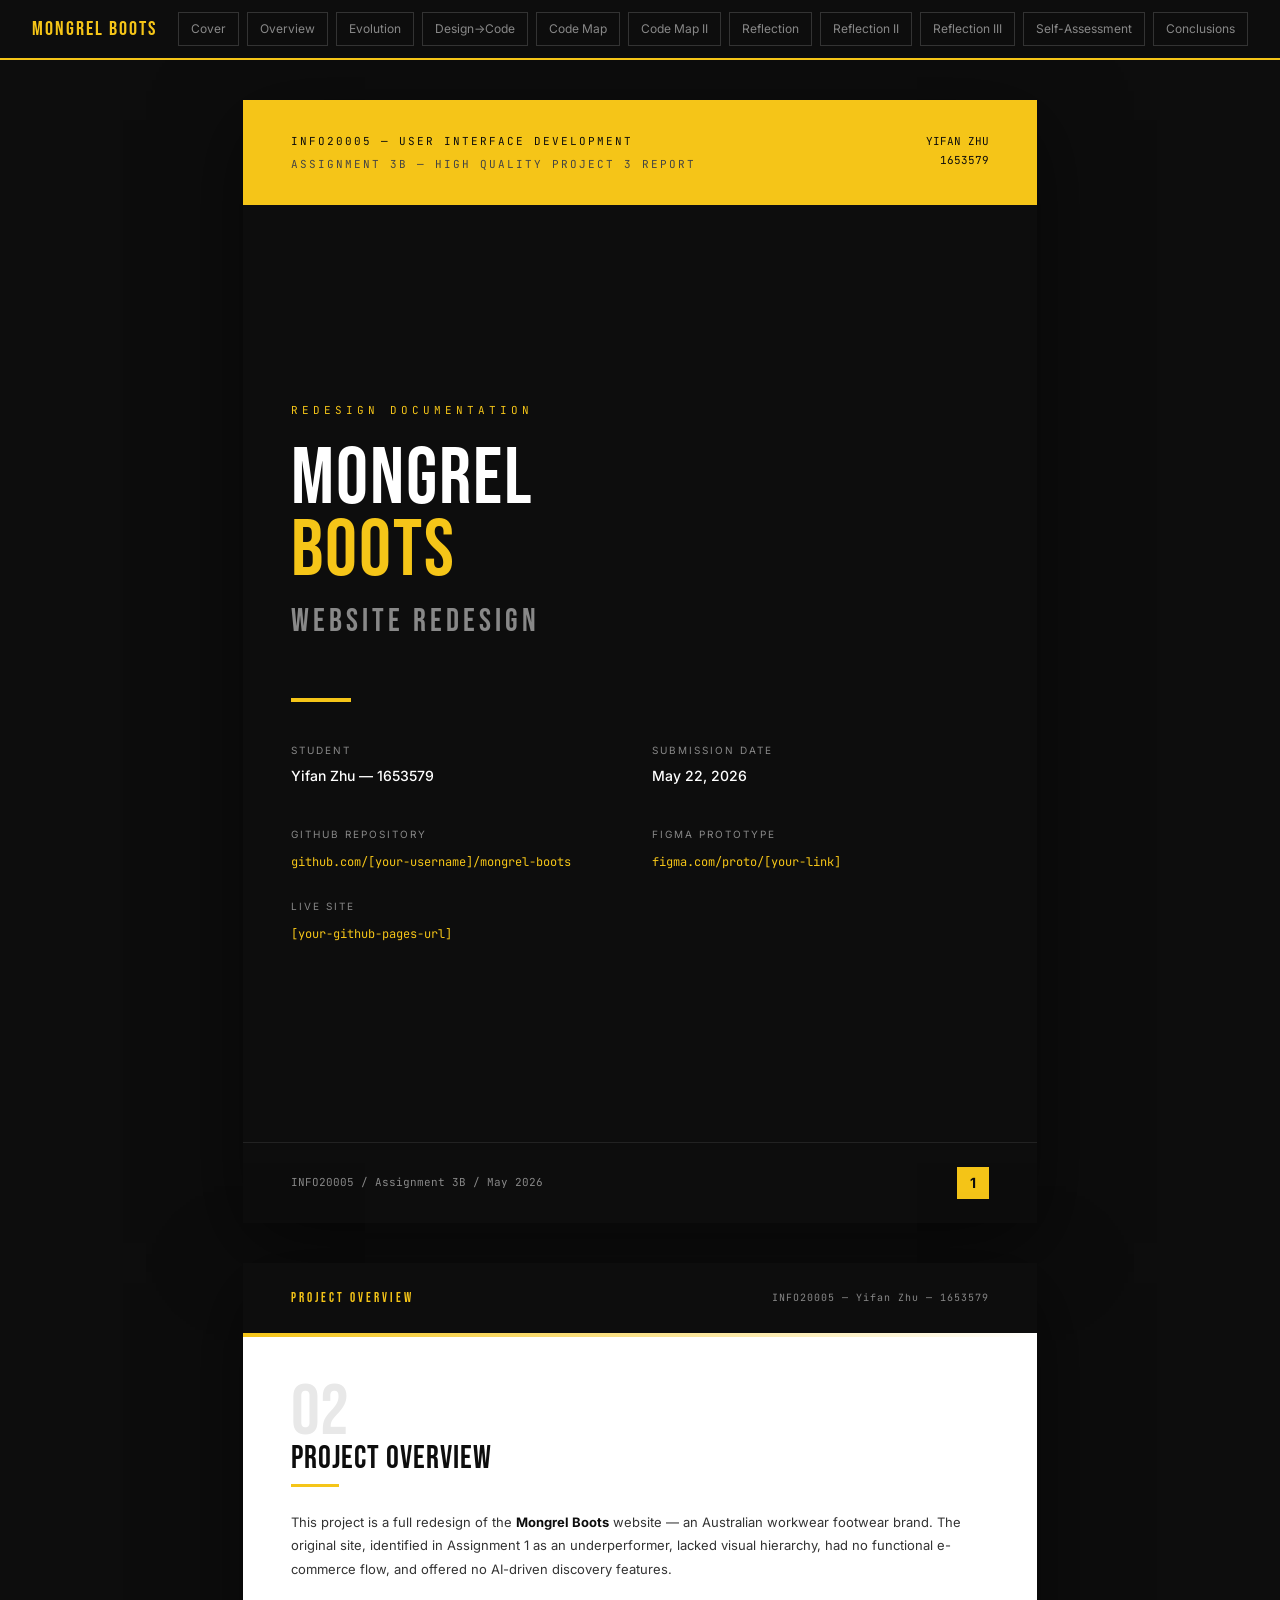
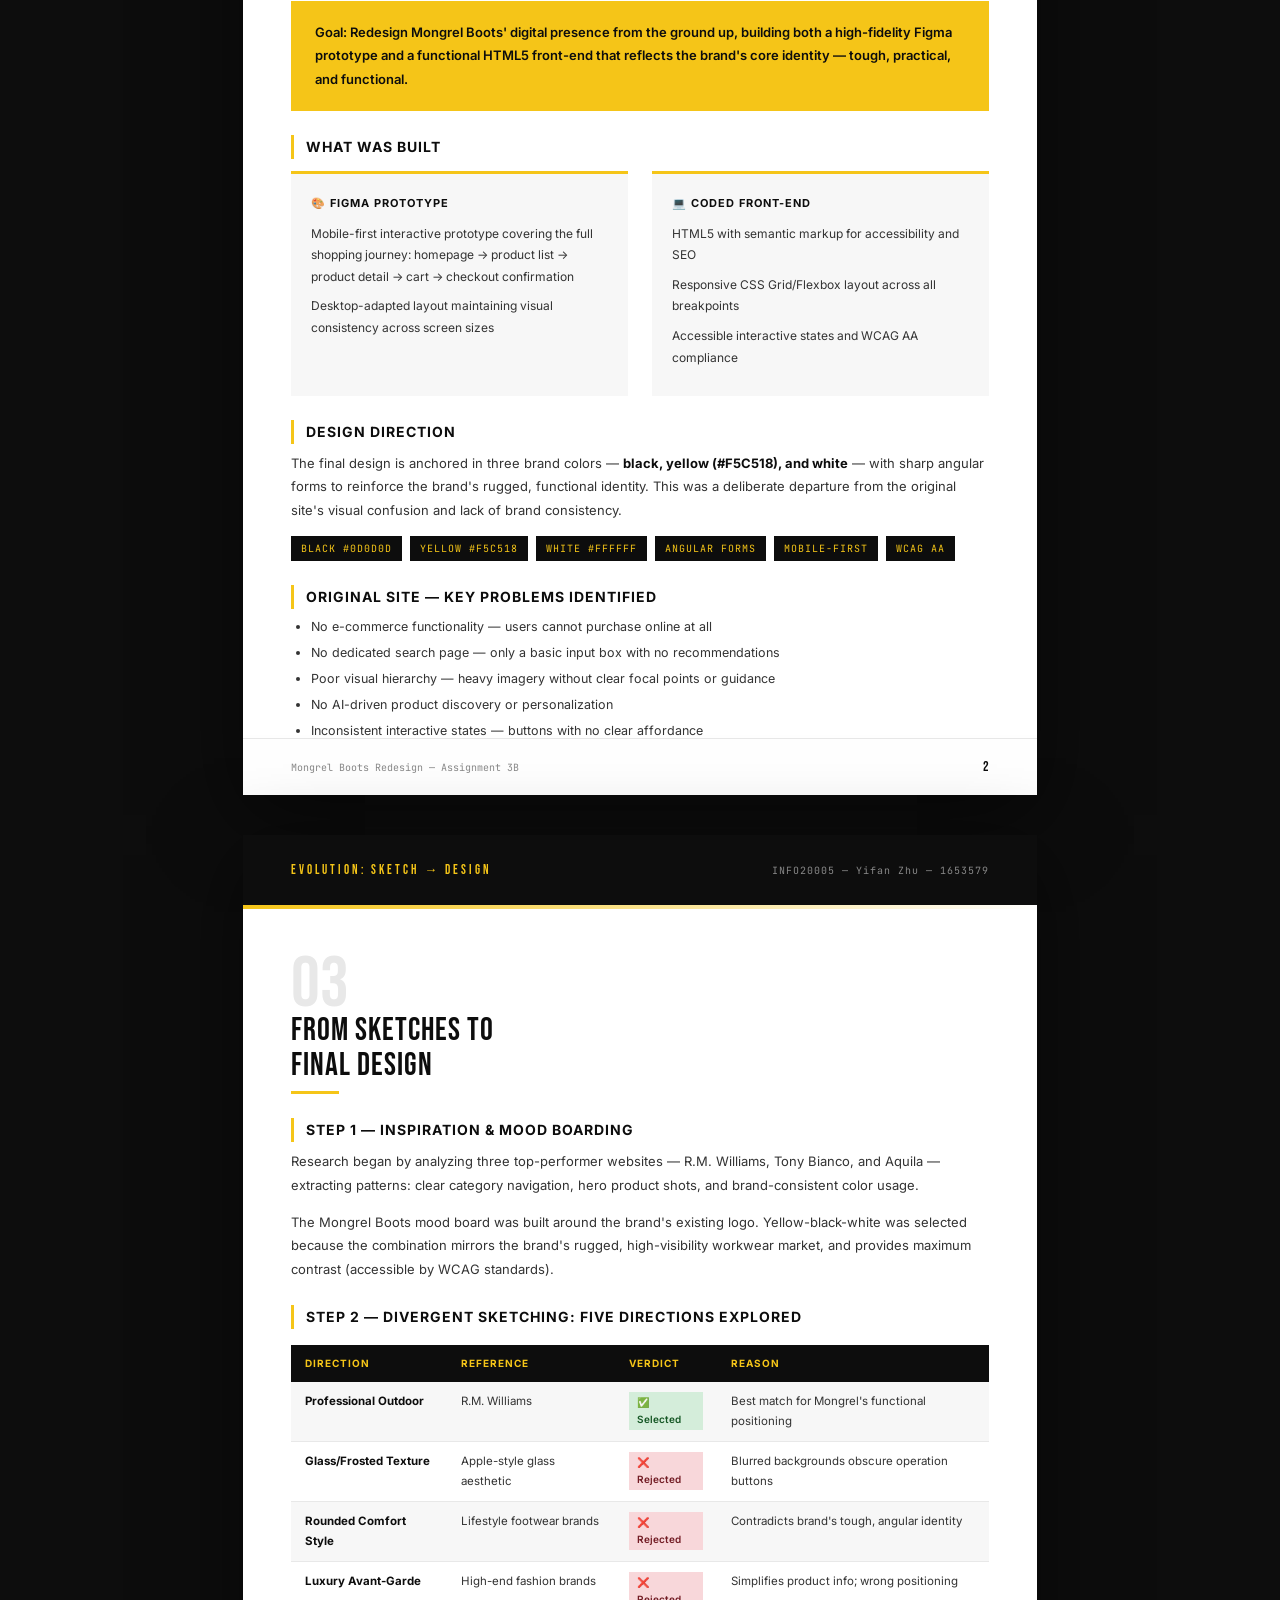
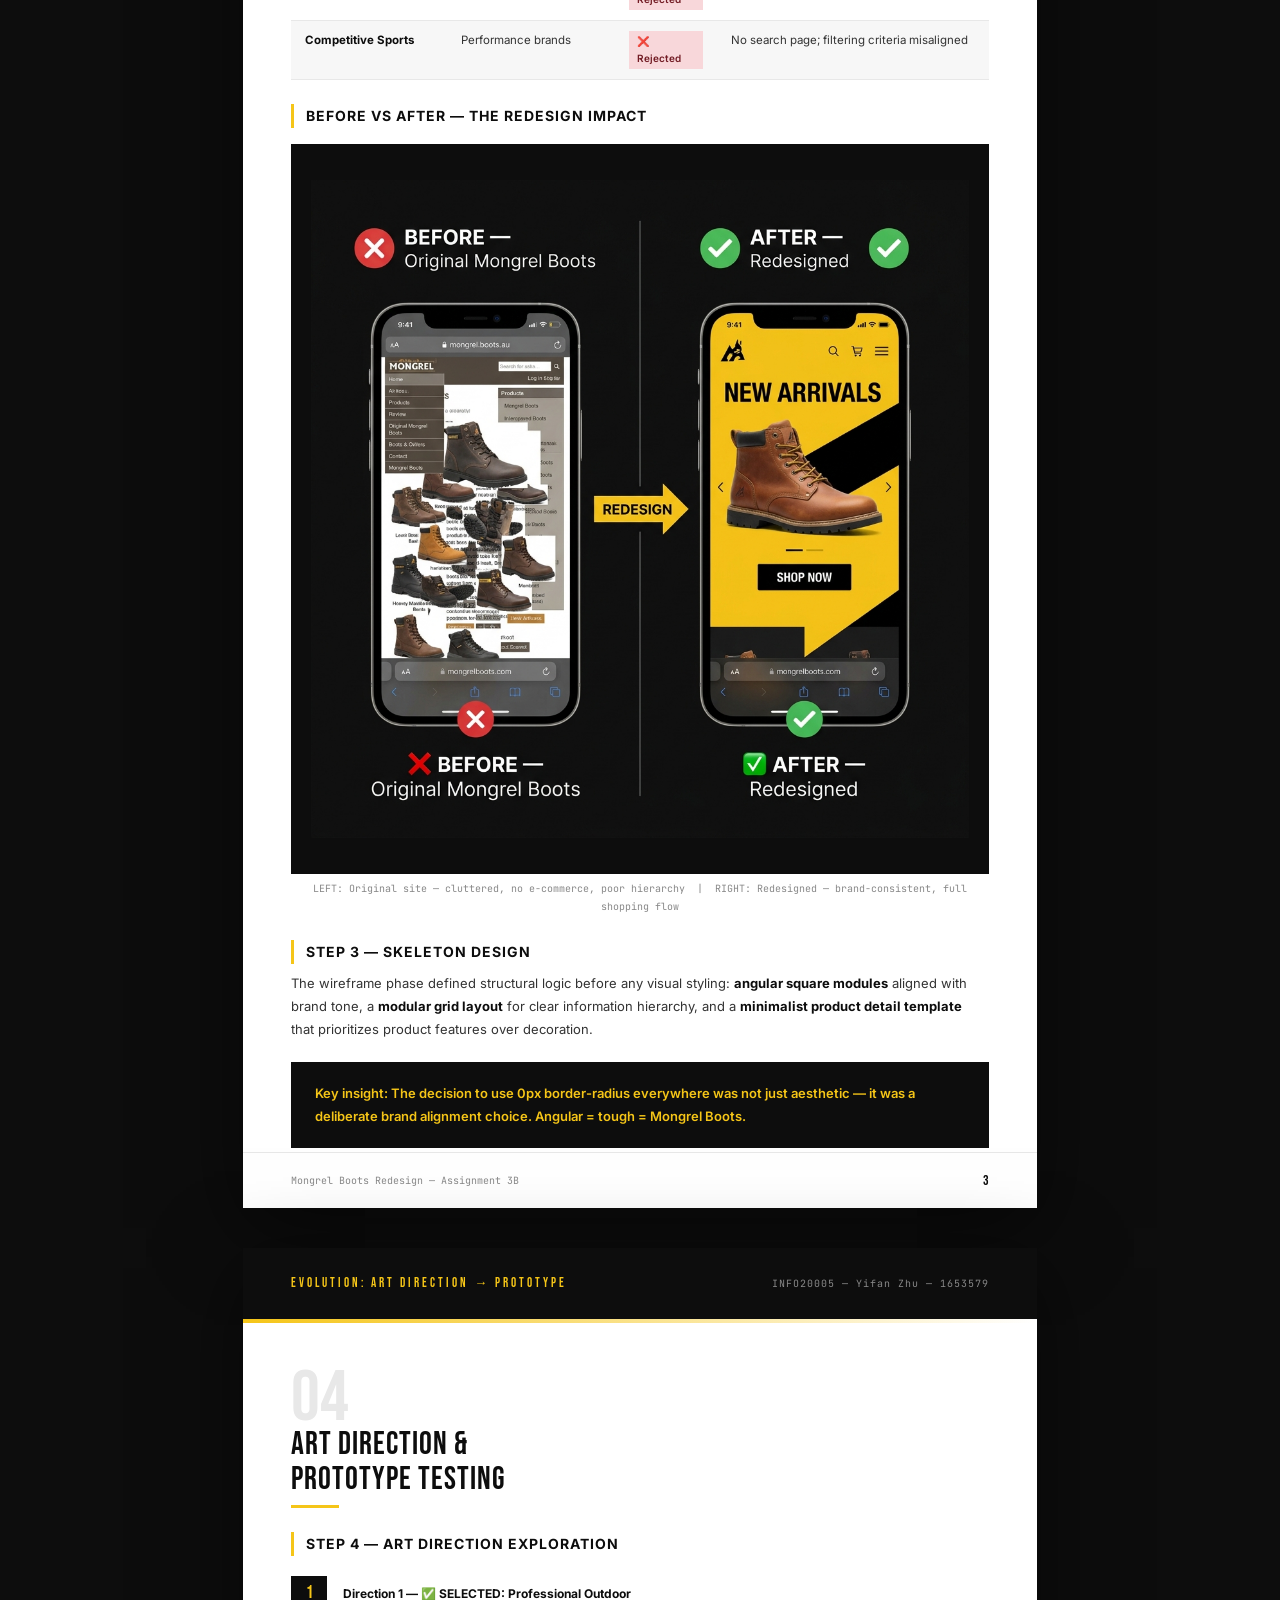
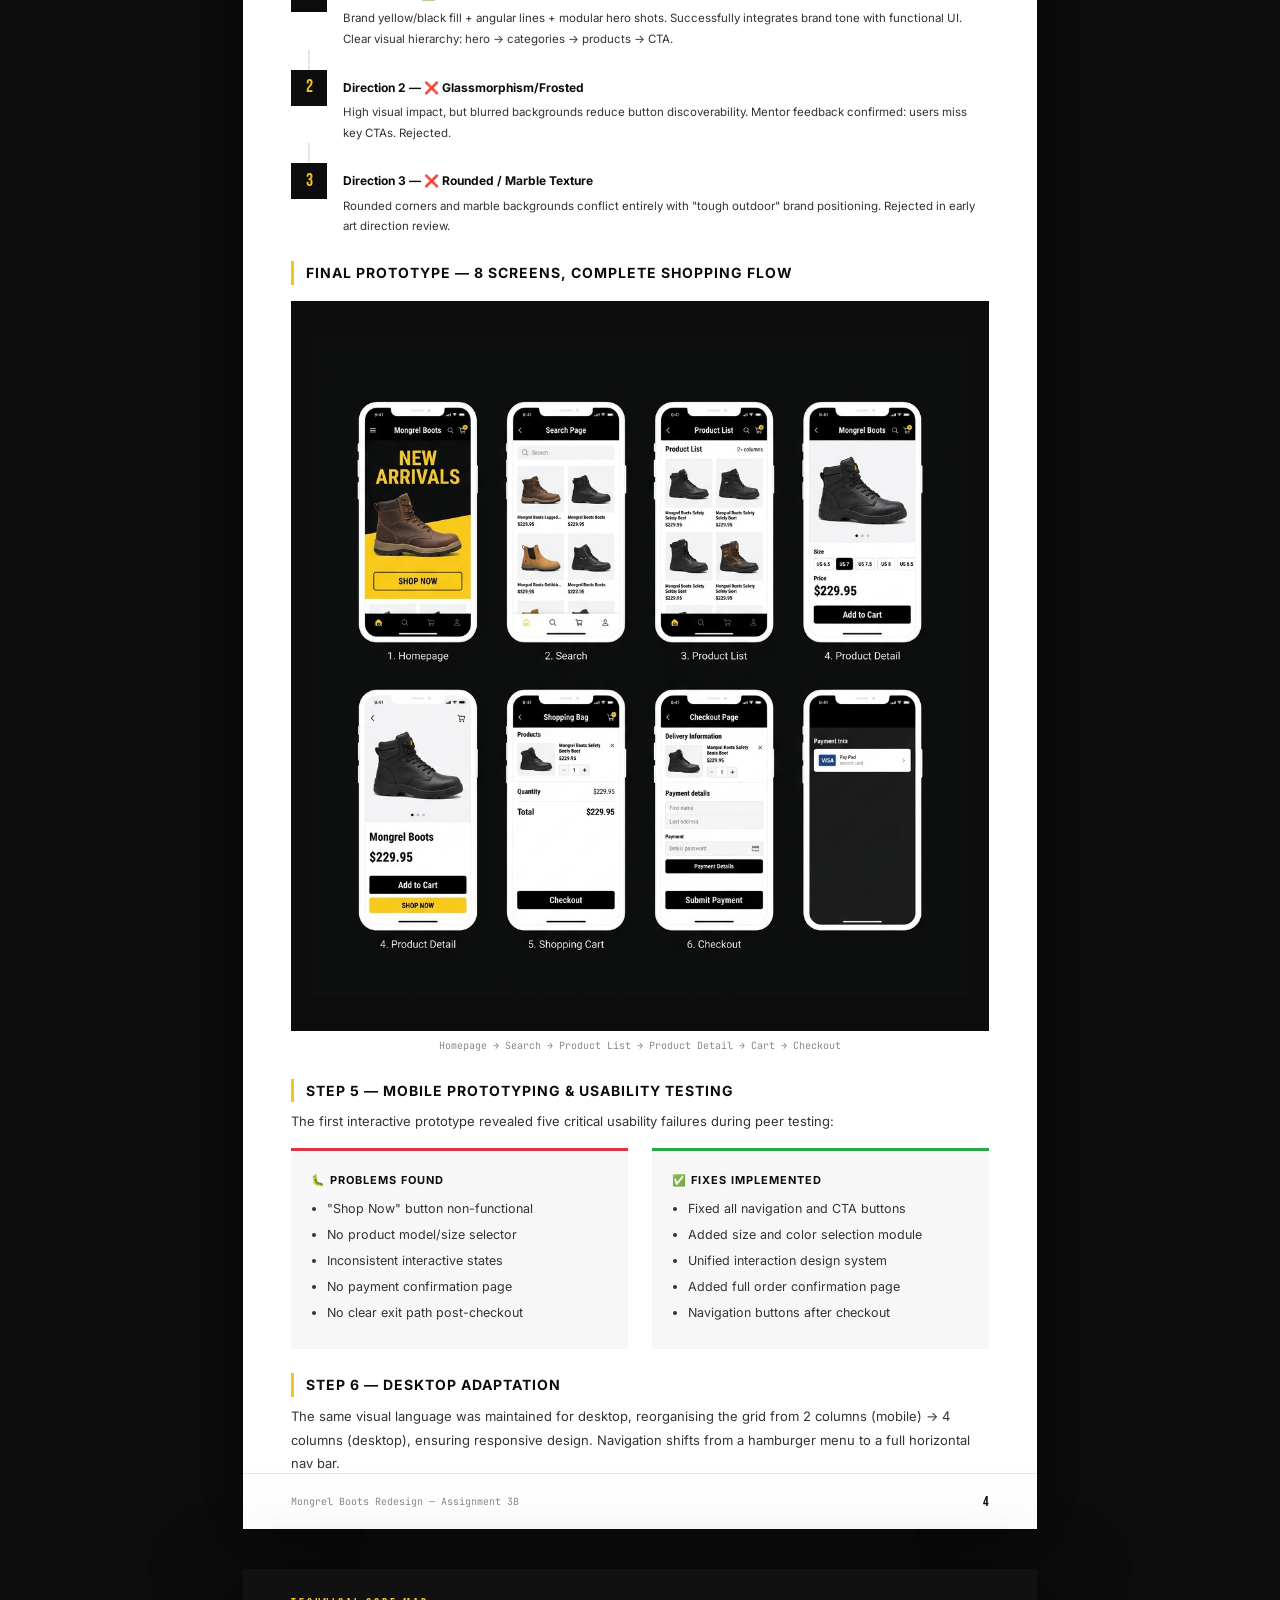
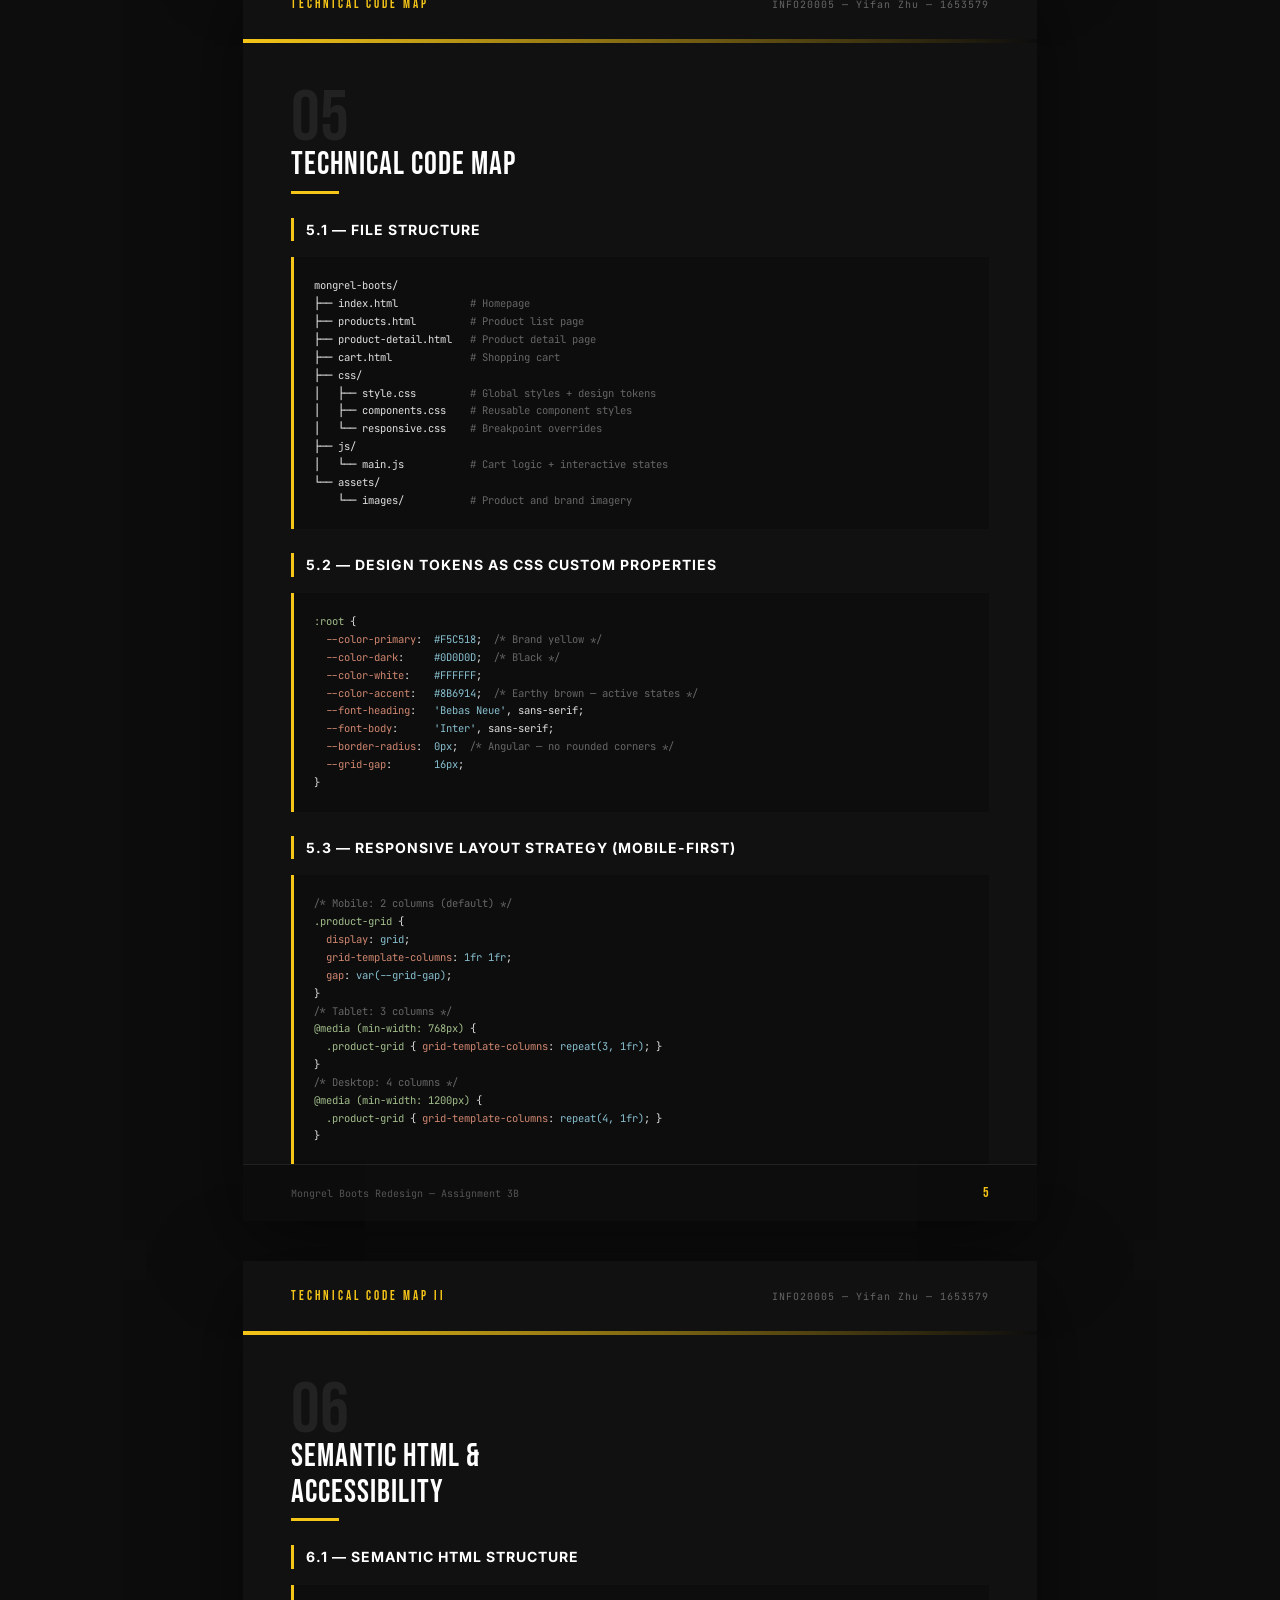
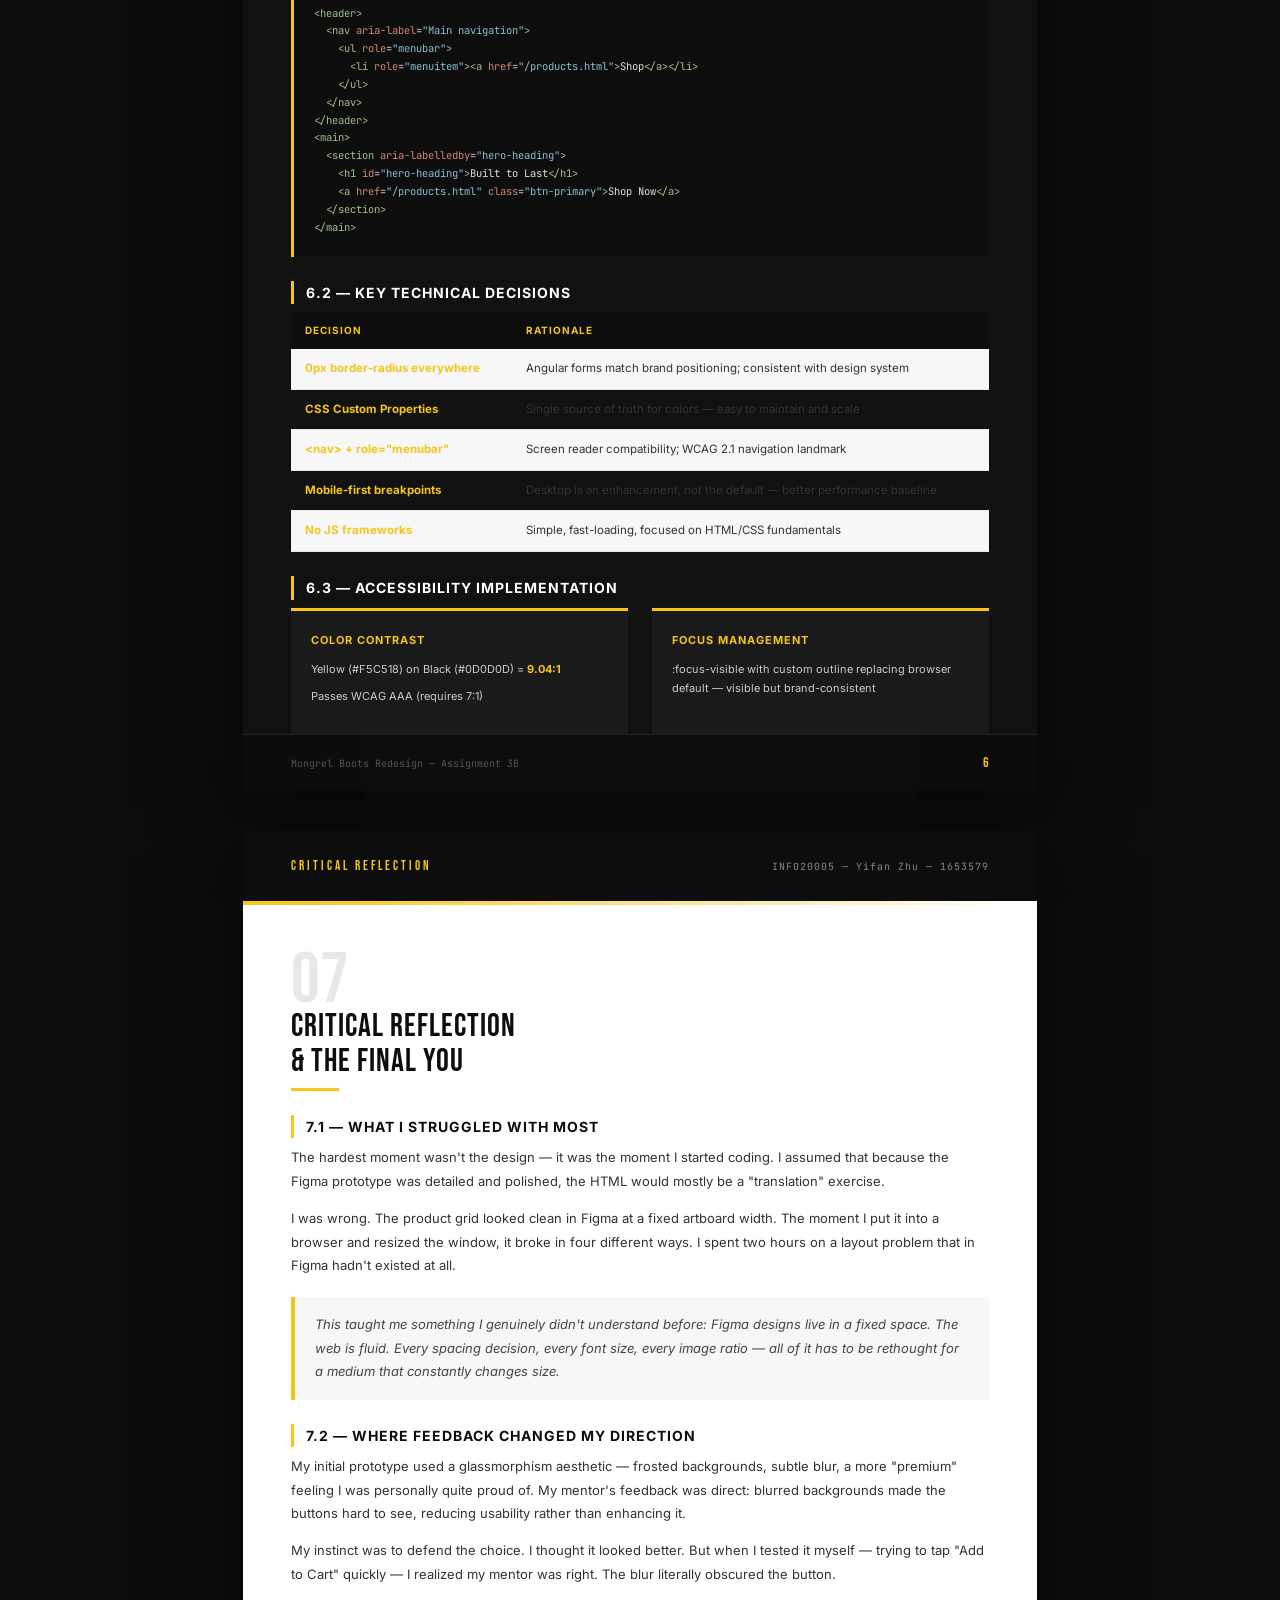
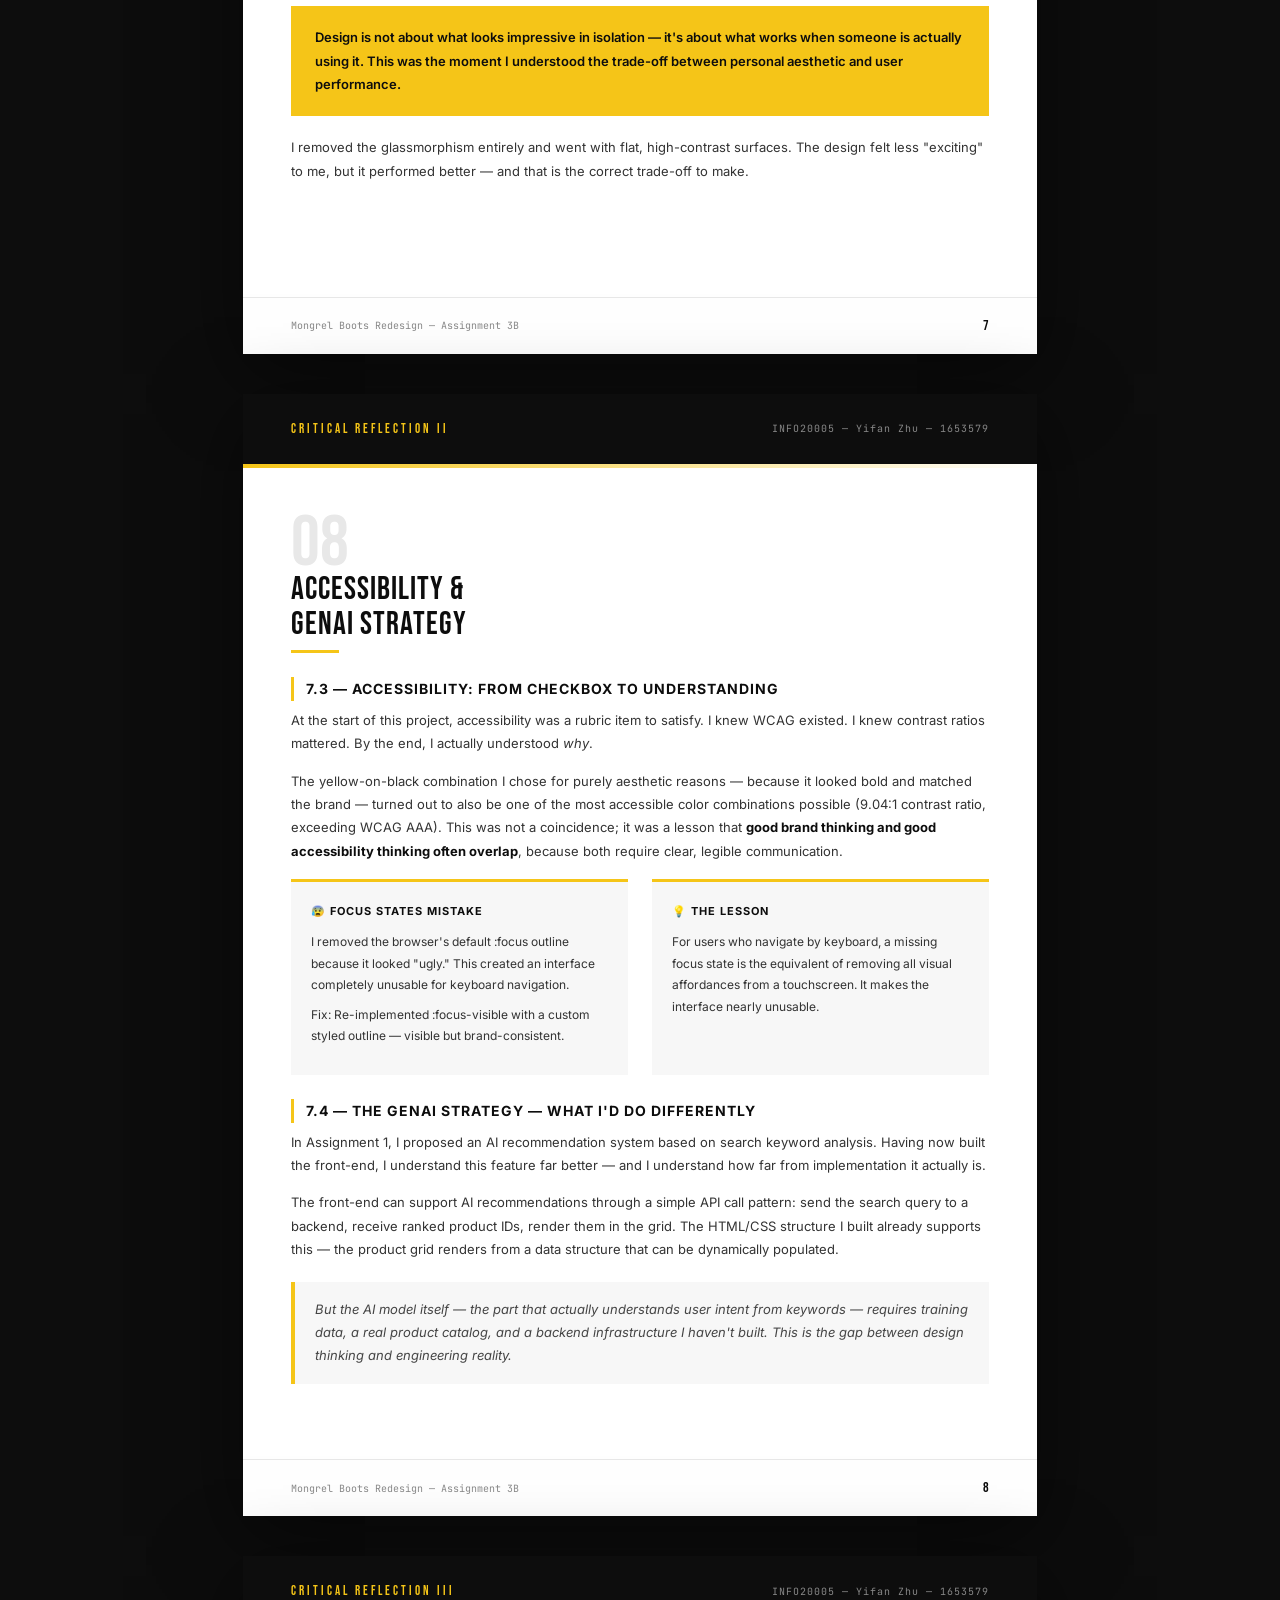
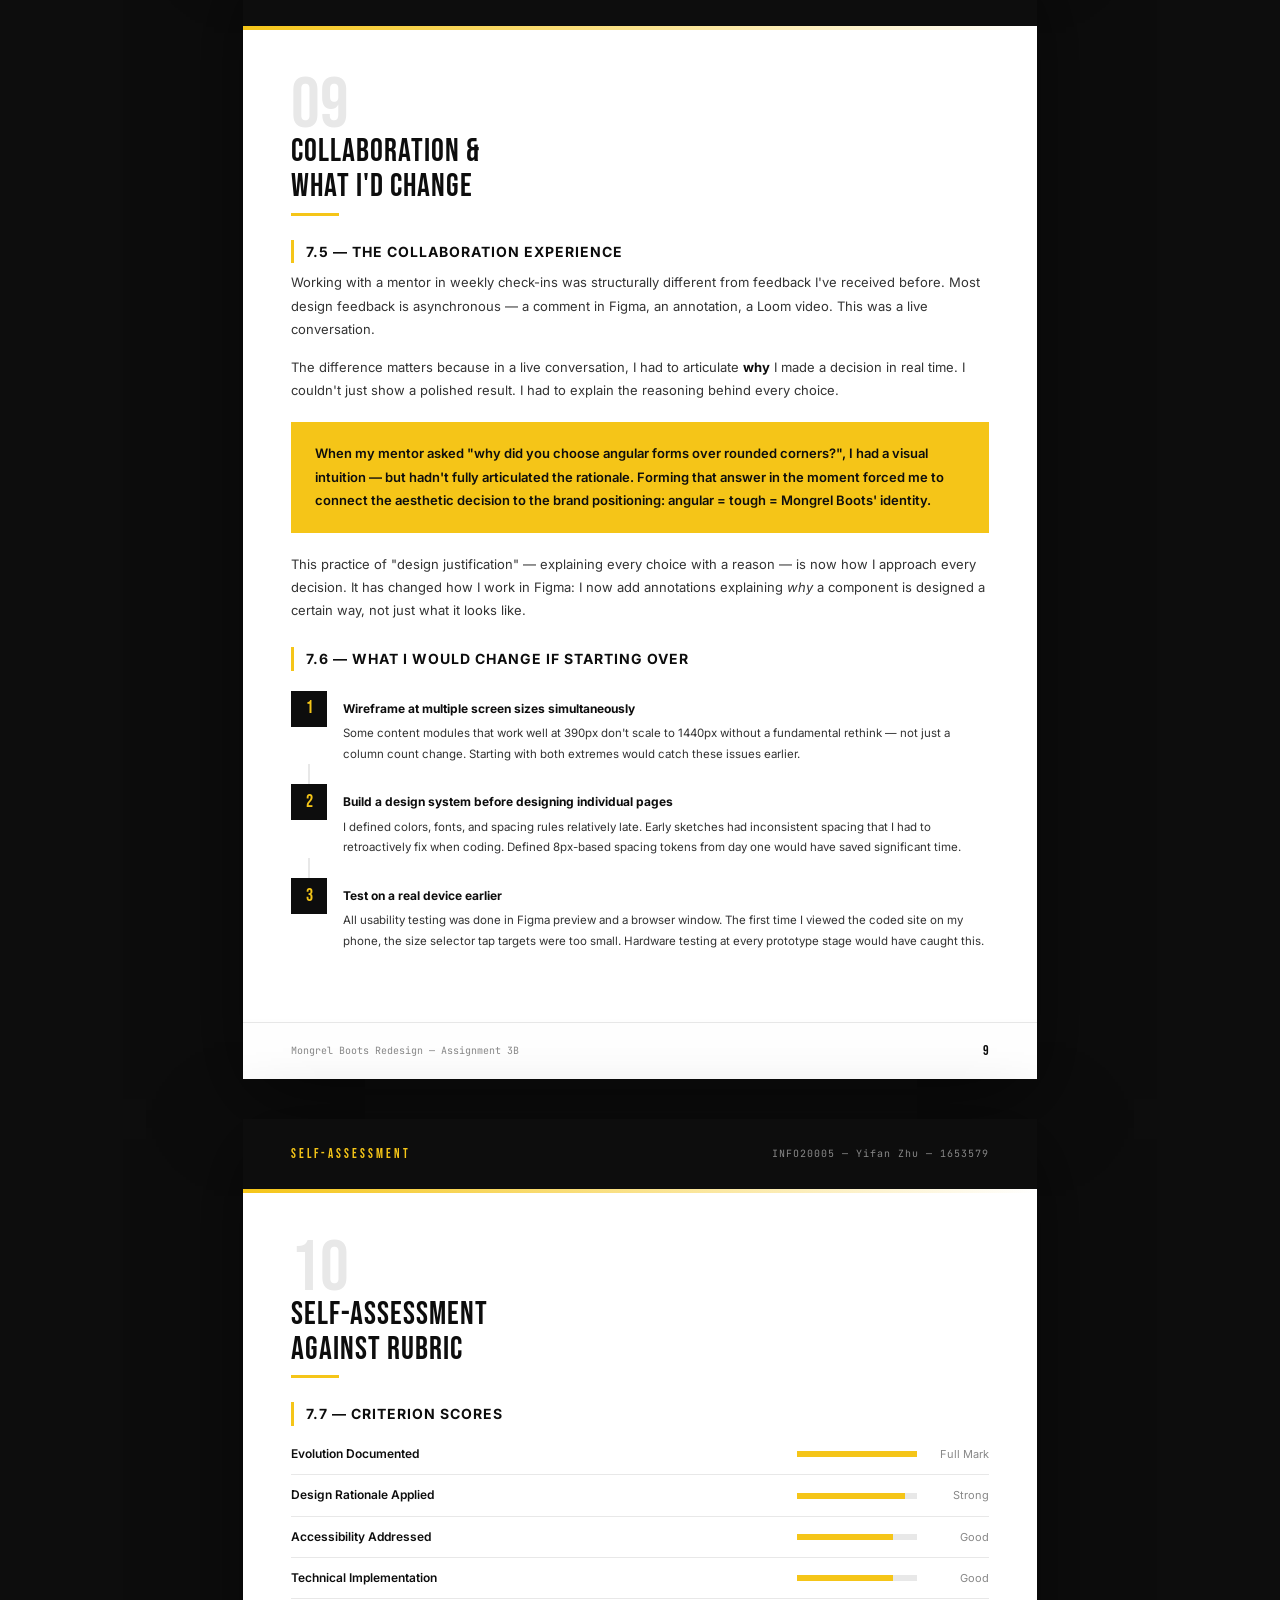
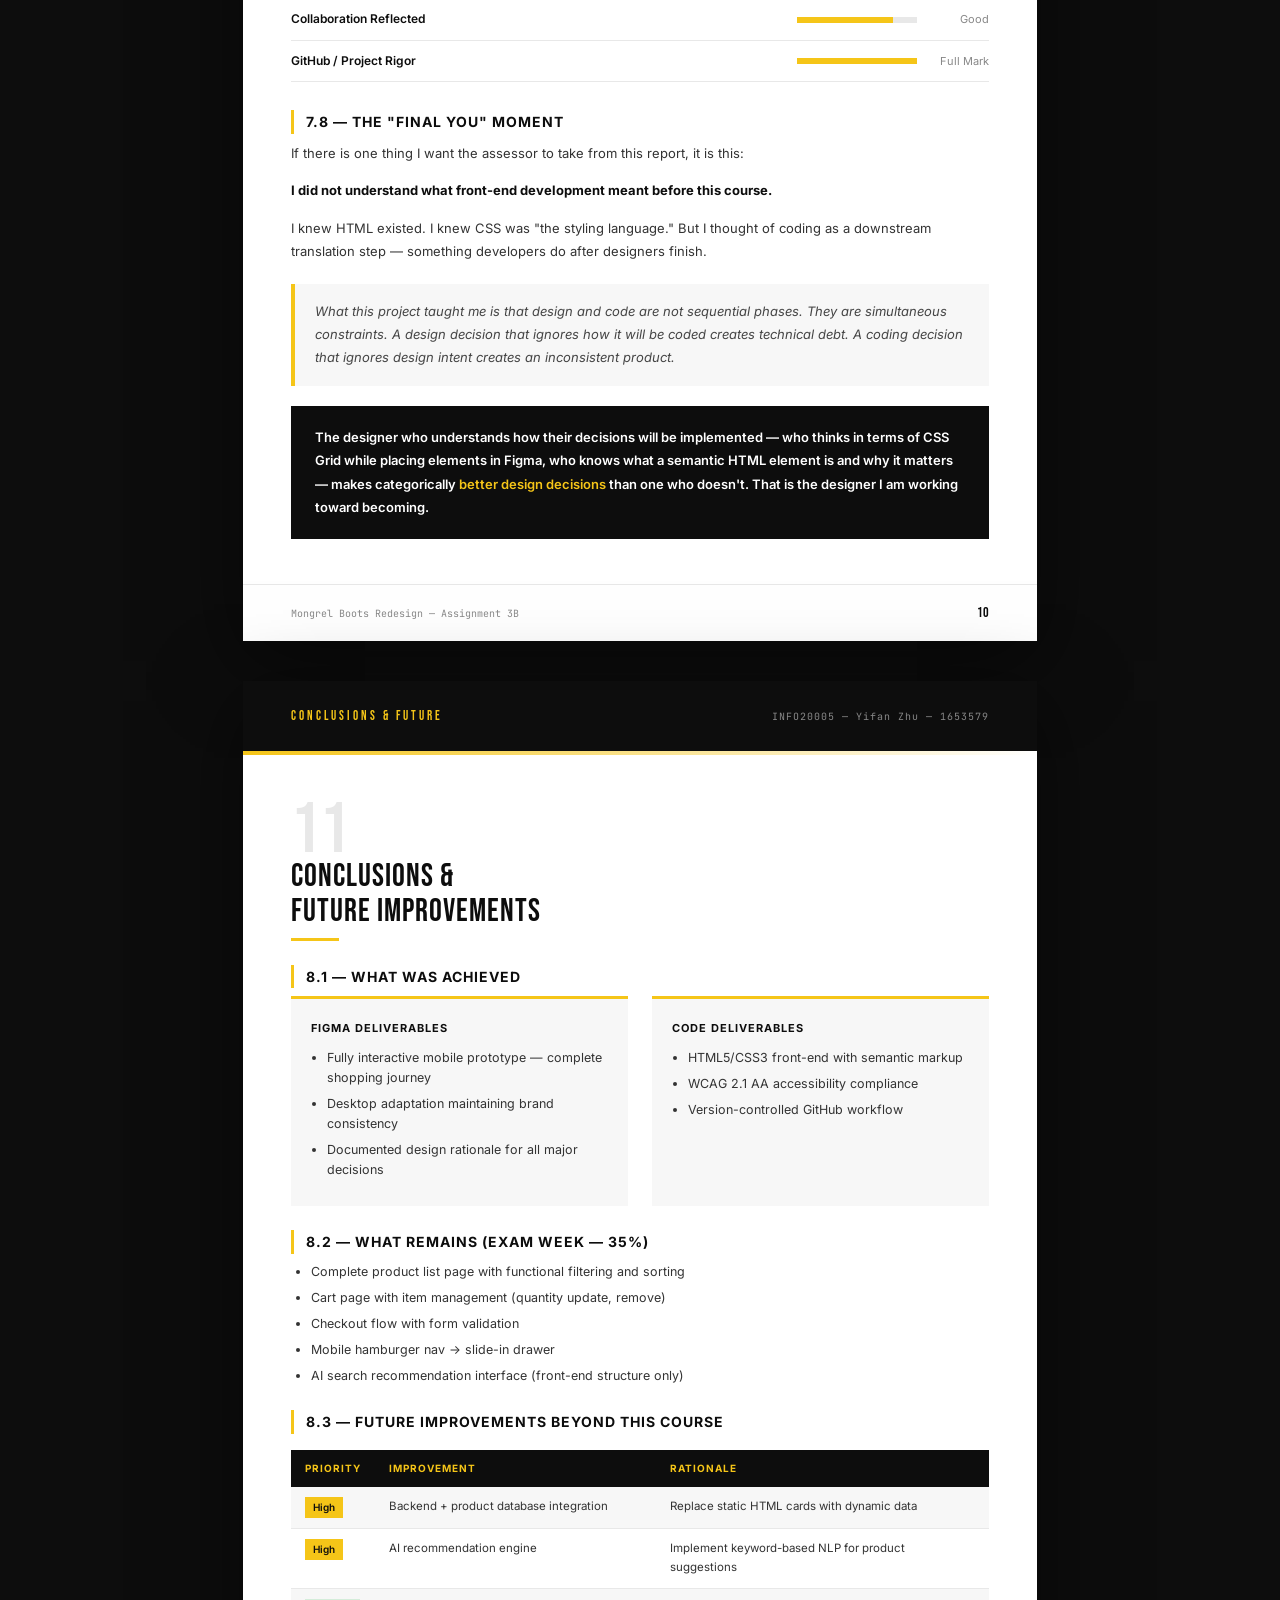
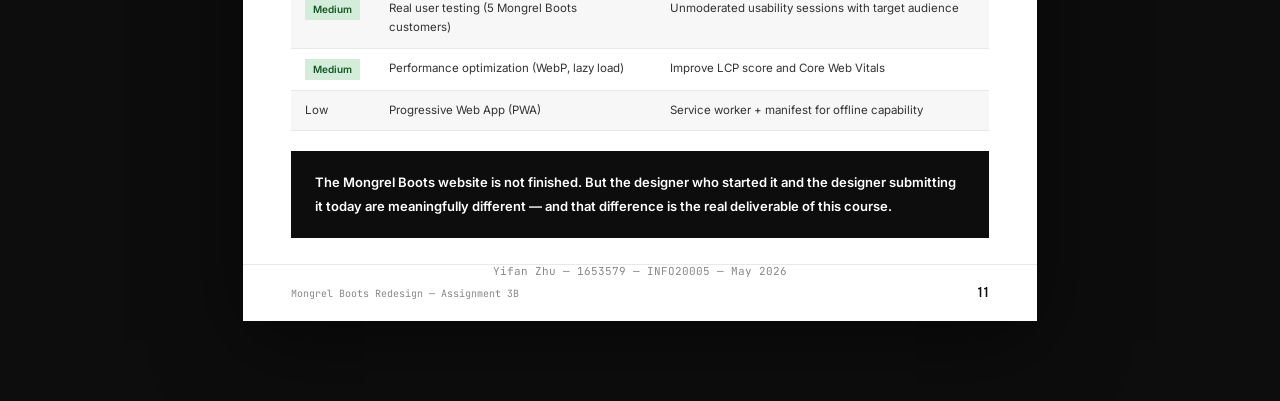
==== report/index.html @ 26b8d695 "Initial commit: Mongrel Boots redesign — Assignment 3B report, Figma, HTML report" ====
<!DOCTYPE html>
<html lang="en">
<head>
  <meta charset="UTF-8">
  <meta name="viewport" content="width=device-width, initial-scale=1.0">
  <title>Mongrel Boots Redesign — Assignment 3B | Yifan Zhu</title>
  <link rel="preconnect" href="https://fonts.googleapis.com">
  <link href="https://fonts.googleapis.com/css2?family=Bebas+Neue&family=Inter:wght@300;400;500;600;700&family=JetBrains+Mono:wght@400;500&display=swap" rel="stylesheet">
  <style>
    :root {
      --yellow: #F5C518;
      --black: #0D0D0D;
      --white: #FFFFFF;
      --gray-100: #F7F7F7;
      --gray-200: #E8E8E8;
      --gray-500: #888888;
      --gray-800: #222222;
      --accent: #8B6914;
      --font-display: 'Bebas Neue', sans-serif;
      --font-body: 'Inter', sans-serif;
      --font-mono: 'JetBrains Mono', monospace;
    }

    * { margin: 0; padding: 0; box-sizing: border-box; }

    body {
      font-family: var(--font-body);
      background: var(--black);
      color: var(--white);
      line-height: 1.7;
    }

    /* ─── PAGE SYSTEM ─── */
    .page {
      width: 210mm;
      min-height: 297mm;
      margin: 0 auto 40px;
      background: var(--white);
      color: var(--black);
      position: relative;
      overflow: hidden;
      page-break-after: always;
    }

    @media screen {
      .page {
        box-shadow: 0 20px 80px rgba(0,0,0,0.5);
      }
    }

    @media print {
      body { background: white; }
      .page { margin: 0; box-shadow: none; }
      .nav-bar { display: none; }
    }

    /* ─── NAV BAR ─── */
    .nav-bar {
      position: fixed;
      top: 0; left: 0; right: 0;
      background: var(--black);
      border-bottom: 2px solid var(--yellow);
      z-index: 1000;
      display: flex;
      align-items: center;
      justify-content: space-between;
      padding: 12px 32px;
      gap: 16px;
    }
    .nav-brand {
      font-family: var(--font-display);
      font-size: 20px;
      color: var(--yellow);
      letter-spacing: 2px;
    }
    .nav-links {
      display: flex;
      gap: 8px;
      flex-wrap: wrap;
    }
    .nav-links a {
      color: var(--gray-500);
      text-decoration: none;
      font-size: 12px;
      padding: 6px 12px;
      border: 1px solid #333;
      transition: all 0.2s;
    }
    .nav-links a:hover {
      color: var(--yellow);
      border-color: var(--yellow);
    }

    .page-wrapper {
      margin-top: 60px;
      padding: 40px 20px;
    }

    /* ─── PAGE 1: COVER ─── */
    .cover {
      background: var(--black);
      color: var(--white);
      display: flex;
      flex-direction: column;
      min-height: 297mm;
    }
    .cover-header {
      background: var(--yellow);
      padding: 32px 48px;
      display: flex;
      justify-content: space-between;
      align-items: flex-start;
    }
    .cover-course {
      font-family: var(--font-mono);
      font-size: 11px;
      color: var(--black);
      letter-spacing: 2px;
      text-transform: uppercase;
    }
    .cover-id {
      font-family: var(--font-mono);
      font-size: 11px;
      color: var(--black);
      text-align: right;
    }
    .cover-hero {
      flex: 1;
      display: flex;
      flex-direction: column;
      justify-content: center;
      padding: 60px 48px;
    }
    .cover-brand-tag {
      font-family: var(--font-mono);
      font-size: 11px;
      color: var(--yellow);
      letter-spacing: 4px;
      text-transform: uppercase;
      margin-bottom: 24px;
    }
    .cover-title {
      font-family: var(--font-display);
      font-size: 80px;
      line-height: 0.9;
      color: var(--white);
      letter-spacing: 2px;
      margin-bottom: 8px;
    }
    .cover-title span {
      color: var(--yellow);
    }
    .cover-subtitle {
      font-family: var(--font-display);
      font-size: 32px;
      color: var(--gray-500);
      letter-spacing: 4px;
      margin-bottom: 48px;
    }
    .cover-divider {
      width: 60px;
      height: 4px;
      background: var(--yellow);
      margin-bottom: 40px;
    }
    .cover-meta {
      display: grid;
      grid-template-columns: 1fr 1fr;
      gap: 24px;
    }
    .cover-meta-item label {
      font-size: 10px;
      color: var(--gray-500);
      letter-spacing: 2px;
      text-transform: uppercase;
      display: block;
      margin-bottom: 4px;
    }
    .cover-meta-item p {
      font-size: 14px;
      color: var(--white);
      font-weight: 500;
    }
    .cover-meta-item a {
      font-size: 12px;
      color: var(--yellow);
      text-decoration: none;
      font-family: var(--font-mono);
      word-break: break-all;
    }
    .cover-footer {
      border-top: 1px solid #222;
      padding: 24px 48px;
      display: flex;
      justify-content: space-between;
      align-items: center;
    }
    .cover-footer-left {
      font-family: var(--font-mono);
      font-size: 11px;
      color: var(--gray-500);
    }
    .cover-pg {
      width: 32px;
      height: 32px;
      background: var(--yellow);
      color: var(--black);
      display: flex;
      align-items: center;
      justify-content: center;
      font-weight: 700;
      font-size: 14px;
    }

    /* ─── PAGE HEADER (for pages 2-11) ─── */
    .page-header {
      background: var(--black);
      padding: 24px 48px;
      display: flex;
      justify-content: space-between;
      align-items: center;
    }
    .page-header-title {
      font-family: var(--font-display);
      font-size: 13px;
      color: var(--yellow);
      letter-spacing: 3px;
      text-transform: uppercase;
    }
    .page-header-meta {
      font-family: var(--font-mono);
      font-size: 10px;
      color: var(--gray-500);
      letter-spacing: 1px;
    }
    .page-accent-bar {
      height: 4px;
      background: linear-gradient(90deg, var(--yellow) 0%, transparent 100%);
    }

    /* ─── PAGE CONTENT AREA ─── */
    .page-content {
      padding: 40px 48px;
    }
    .page-content.dark {
      background: #111;
      color: var(--white);
    }

    /* ─── SECTION HEADINGS ─── */
    .section-number {
      font-family: var(--font-display);
      font-size: 72px;
      color: var(--gray-200);
      line-height: 1;
      margin-bottom: -8px;
    }
    .section-title {
      font-family: var(--font-display);
      font-size: 32px;
      color: var(--black);
      letter-spacing: 1px;
      margin-bottom: 8px;
      line-height: 1.1;
    }
    .section-title.light { color: var(--white); }
    .section-divider {
      width: 48px;
      height: 3px;
      background: var(--yellow);
      margin-bottom: 24px;
    }

    /* ─── BODY TEXT ─── */
    p {
      font-size: 13px;
      line-height: 1.8;
      color: #333;
      margin-bottom: 14px;
    }
    .page-content.dark p { color: #ccc; }

    h2 {
      font-family: var(--font-body);
      font-size: 14px;
      font-weight: 700;
      color: var(--black);
      text-transform: uppercase;
      letter-spacing: 1px;
      margin: 24px 0 8px;
      padding-left: 12px;
      border-left: 3px solid var(--yellow);
    }
    .page-content.dark h2 { color: var(--white); }

    h3 {
      font-size: 12px;
      font-weight: 600;
      color: #555;
      margin: 16px 0 6px;
    }

    /* ─── CALLOUT BOX ─── */
    .callout {
      background: var(--yellow);
      padding: 20px 24px;
      margin: 20px 0;
    }
    .callout p {
      color: var(--black);
      font-size: 13px;
      font-weight: 600;
      margin: 0;
    }
    .callout.dark-callout {
      background: var(--black);
    }
    .callout.dark-callout p {
      color: var(--white);
    }

    /* ─── TABLE ─── */
    table {
      width: 100%;
      border-collapse: collapse;
      margin: 16px 0;
      font-size: 11.5px;
    }
    th {
      background: var(--black);
      color: var(--yellow);
      text-align: left;
      padding: 10px 14px;
      font-size: 10px;
      letter-spacing: 1px;
      text-transform: uppercase;
    }
    td {
      padding: 10px 14px;
      border-bottom: 1px solid var(--gray-200);
      color: #333;
      vertical-align: top;
    }
    tr:nth-child(even) td { background: var(--gray-100); }
    .badge {
      display: inline-block;
      padding: 2px 8px;
      font-size: 10px;
      font-weight: 600;
    }
    .badge.green { background: #d4edda; color: #155724; }
    .badge.red { background: #f8d7da; color: #721c24; }
    .badge.yellow { background: var(--yellow); color: var(--black); }

    /* ─── CODE BLOCK ─── */
    pre {
      background: #0D0D0D;
      color: #E0E0E0;
      padding: 20px;
      font-family: var(--font-mono);
      font-size: 10.5px;
      line-height: 1.7;
      overflow: hidden;
      margin: 16px 0;
      border-left: 3px solid var(--yellow);
    }
    .code-comment { color: #666; }
    .code-key { color: #F5C518; }
    .code-val { color: #88C0D0; }
    .code-sel { color: #A3BE8C; }
    .code-prop { color: #D08770; }

    /* ─── 2-COL LAYOUT ─── */
    .two-col {
      display: grid;
      grid-template-columns: 1fr 1fr;
      gap: 24px;
      margin-bottom: 16px;
    }
    .col-card {
      background: var(--gray-100);
      padding: 20px;
      border-top: 3px solid var(--yellow);
    }
    .col-card h3 {
      font-size: 11px;
      font-weight: 700;
      text-transform: uppercase;
      letter-spacing: 1px;
      color: var(--black);
      margin: 0 0 10px;
    }
    .col-card p { font-size: 12px; margin-bottom: 8px; }

    /* ─── TIMELINE ─── */
    .timeline {
      display: flex;
      flex-direction: column;
      gap: 0;
      margin: 20px 0;
    }
    .timeline-item {
      display: flex;
      gap: 16px;
      align-items: flex-start;
    }
    .timeline-step {
      width: 36px;
      min-width: 36px;
      height: 36px;
      background: var(--black);
      color: var(--yellow);
      font-family: var(--font-display);
      font-size: 18px;
      display: flex;
      align-items: center;
      justify-content: center;
      flex-shrink: 0;
    }
    .timeline-line {
      width: 2px;
      background: var(--gray-200);
      margin: 0 17px;
      height: 20px;
    }
    .timeline-body h3 {
      font-size: 12px;
      font-weight: 700;
      color: var(--black);
      margin: 8px 0 4px;
    }
    .timeline-body p { font-size: 11.5px; margin-bottom: 0; }

    /* ─── SCORE TABLE ─── */
    .score-row {
      display: flex;
      align-items: center;
      gap: 12px;
      padding: 10px 0;
      border-bottom: 1px solid var(--gray-200);
    }
    .score-label { flex: 1; font-size: 12px; font-weight: 600; }
    .score-bar-wrap { width: 120px; height: 6px; background: var(--gray-200); }
    .score-bar { height: 6px; background: var(--yellow); }
    .score-text { font-size: 11px; color: var(--gray-500); width: 60px; text-align: right; }

    /* ─── PAGE NUMBER ─── */
    .page-footer {
      position: absolute;
      bottom: 0; left: 0; right: 0;
      padding: 16px 48px;
      display: flex;
      justify-content: space-between;
      align-items: center;
      border-top: 1px solid var(--gray-200);
    }
    .page-footer.dark-footer {
      border-color: #333;
    }
    .page-footer-info {
      font-family: var(--font-mono);
      font-size: 10px;
      color: var(--gray-500);
    }
    .page-num {
      font-family: var(--font-display);
      font-size: 14px;
    }

    /* ─── QUOTE BLOCK ─── */
    .blockquote {
      border-left: 4px solid var(--yellow);
      padding: 16px 20px;
      margin: 20px 0;
      background: var(--gray-100);
    }
    .blockquote p {
      font-style: italic;
      font-size: 13px;
      color: #444;
      margin: 0;
    }

    /* ─── IMAGES ─── */
    .report-img {
      width: 100%;
      display: block;
      margin: 16px 0;
      border: 2px solid var(--gray-200);
    }
    .report-img-caption {
      font-family: var(--font-mono);
      font-size: 10px;
      color: var(--gray-500);
      text-align: center;
      margin-top: -10px;
      margin-bottom: 16px;
    }
    .img-dark-bg {
      background: var(--black);
      padding: 20px;
      margin: 16px 0;
      border: none;
    }

    /* ─── TAG PILLS ─── */
    .tags {
      display: flex;
      flex-wrap: wrap;
      gap: 8px;
      margin: 12px 0;
    }
    .tag {
      background: var(--black);
      color: var(--yellow);
      font-family: var(--font-mono);
      font-size: 10px;
      padding: 4px 10px;
      letter-spacing: 1px;
    }

    ul.report-list {
      padding-left: 20px;
      margin-bottom: 14px;
    }
    ul.report-list li {
      font-size: 12.5px;
      color: #333;
      margin-bottom: 6px;
      line-height: 1.6;
    }

    strong { color: var(--black); }
    .page-content.dark strong { color: var(--yellow); }

  </style>
</head>
<body>

<!-- Navigation -->
<nav class="nav-bar">
  <div class="nav-brand">MONGREL BOOTS</div>
  <div class="nav-links">
    <a href="#p1">Cover</a>
    <a href="#p2">Overview</a>
    <a href="#p3">Evolution</a>
    <a href="#p4">Design→Code</a>
    <a href="#p5">Code Map</a>
    <a href="#p6">Code Map II</a>
    <a href="#p7">Reflection</a>
    <a href="#p8">Reflection II</a>
    <a href="#p9">Reflection III</a>
    <a href="#p10">Self-Assessment</a>
    <a href="#p11">Conclusions</a>
  </div>
</nav>

<div class="page-wrapper">

<!-- ═══════════════════════════════════════════════════ -->
<!-- PAGE 1: COVER -->
<!-- ═══════════════════════════════════════════════════ -->
<div class="page cover" id="p1">
  <div class="cover-header">
    <div>
      <div class="cover-course">INFO20005 — User Interface Development</div>
      <div class="cover-course" style="margin-top:4px;color:#444;">Assignment 3B — High Quality Project 3 Report</div>
    </div>
    <div class="cover-id">
      <div>YIFAN ZHU</div>
      <div>1653579</div>
    </div>
  </div>

  <div class="cover-hero">
    <div class="cover-brand-tag">Redesign Documentation</div>
    <div class="cover-title">MONGREL<br><span>BOOTS</span></div>
    <div class="cover-subtitle">WEBSITE REDESIGN</div>
    <div class="cover-divider"></div>

    <div class="cover-meta">
      <div class="cover-meta-item">
        <label>Student</label>
        <p>Yifan Zhu — 1653579</p>
      </div>
      <div class="cover-meta-item">
        <label>Submission Date</label>
        <p>May 22, 2026</p>
      </div>
      <div class="cover-meta-item">
        <label>GitHub Repository</label>
        <a href="#">github.com/[your-username]/mongrel-boots</a>
      </div>
      <div class="cover-meta-item">
        <label>Figma Prototype</label>
        <a href="#">figma.com/proto/[your-link]</a>
      </div>
      <div class="cover-meta-item" style="grid-column: 1/-1;">
        <label>Live Site</label>
        <a href="#">[your-github-pages-url]</a>
      </div>
    </div>
  </div>

  <div class="cover-footer">
    <div class="cover-footer-left">INFO20005 / Assignment 3B / May 2026</div>
    <div class="cover-pg">1</div>
  </div>
</div>

<!-- ═══════════════════════════════════════════════════ -->
<!-- PAGE 2: PROJECT OVERVIEW -->
<!-- ═══════════════════════════════════════════════════ -->
<div class="page" id="p2">
  <div class="page-header">
    <div class="page-header-title">Project Overview</div>
    <div class="page-header-meta">INFO20005 — Yifan Zhu — 1653579</div>
  </div>
  <div class="page-accent-bar"></div>
  <div class="page-content">
    <div class="section-number">02</div>
    <div class="section-title">Project Overview</div>
    <div class="section-divider"></div>

    <p>This project is a full redesign of the <strong>Mongrel Boots</strong> website — an Australian workwear footwear brand. The original site, identified in Assignment 1 as an underperformer, lacked visual hierarchy, had no functional e-commerce flow, and offered no AI-driven discovery features.</p>

    <div class="callout">
      <p>Goal: Redesign Mongrel Boots' digital presence from the ground up, building both a high-fidelity Figma prototype and a functional HTML5 front-end that reflects the brand's core identity — tough, practical, and functional.</p>
    </div>

    <h2>What Was Built</h2>
    <div class="two-col" style="margin-top:12px;">
      <div class="col-card">
        <h3>🎨 Figma Prototype</h3>
        <p>Mobile-first interactive prototype covering the full shopping journey: homepage → product list → product detail → cart → checkout confirmation</p>
        <p>Desktop-adapted layout maintaining visual consistency across screen sizes</p>
      </div>
      <div class="col-card">
        <h3>💻 Coded Front-End</h3>
        <p>HTML5 with semantic markup for accessibility and SEO</p>
        <p>Responsive CSS Grid/Flexbox layout across all breakpoints</p>
        <p>Accessible interactive states and WCAG AA compliance</p>
      </div>
    </div>

    <h2>Design Direction</h2>
    <p>The final design is anchored in three brand colors — <strong>black, yellow (#F5C518), and white</strong> — with sharp angular forms to reinforce the brand's rugged, functional identity. This was a deliberate departure from the original site's visual confusion and lack of brand consistency.</p>

    <div class="tags">
      <span class="tag">BLACK #0D0D0D</span>
      <span class="tag">YELLOW #F5C518</span>
      <span class="tag">WHITE #FFFFFF</span>
      <span class="tag">ANGULAR FORMS</span>
      <span class="tag">MOBILE-FIRST</span>
      <span class="tag">WCAG AA</span>
    </div>

    <h2>Original Site — Key Problems Identified</h2>
    <ul class="report-list">
      <li>No e-commerce functionality — users cannot purchase online at all</li>
      <li>No dedicated search page — only a basic input box with no recommendations</li>
      <li>Poor visual hierarchy — heavy imagery without clear focal points or guidance</li>
      <li>No AI-driven product discovery or personalization</li>
      <li>Inconsistent interactive states — buttons with no clear affordance</li>
    </ul>
  </div>
  <div class="page-footer">
    <div class="page-footer-info">Mongrel Boots Redesign — Assignment 3B</div>
    <div class="page-num">2</div>
  </div>
</div>

<!-- ═══════════════════════════════════════════════════ -->
<!-- PAGE 3: EVOLUTION — SKETCHES TO DESIGN -->
<!-- ═══════════════════════════════════════════════════ -->
<div class="page" id="p3">
  <div class="page-header">
    <div class="page-header-title">Evolution: Sketch → Design</div>
    <div class="page-header-meta">INFO20005 — Yifan Zhu — 1653579</div>
  </div>
  <div class="page-accent-bar"></div>
  <div class="page-content">
    <div class="section-number">03</div>
    <div class="section-title">From Sketches to<br>Final Design</div>
    <div class="section-divider"></div>

    <h2>Step 1 — Inspiration & Mood Boarding</h2>
    <p>Research began by analyzing three top-performer websites — R.M. Williams, Tony Bianco, and Aquila — extracting patterns: clear category navigation, hero product shots, and brand-consistent color usage.</p>
    <p>The Mongrel Boots mood board was built around the brand's existing logo. Yellow-black-white was selected because the combination mirrors the brand's rugged, high-visibility workwear market, and provides maximum contrast (accessible by WCAG standards).</p>

    <h2>Step 2 — Divergent Sketching: Five Directions Explored</h2>
    <table>
      <tr>
        <th>Direction</th>
        <th>Reference</th>
        <th>Verdict</th>
        <th>Reason</th>
      </tr>
      <tr>
        <td><strong>Professional Outdoor</strong></td>
        <td>R.M. Williams</td>
        <td><span class="badge green">✅ Selected</span></td>
        <td>Best match for Mongrel's functional positioning</td>
      </tr>
      <tr>
        <td><strong>Glass/Frosted Texture</strong></td>
        <td>Apple-style glass aesthetic</td>
        <td><span class="badge red">❌ Rejected</span></td>
        <td>Blurred backgrounds obscure operation buttons</td>
      </tr>
      <tr>
        <td><strong>Rounded Comfort Style</strong></td>
        <td>Lifestyle footwear brands</td>
        <td><span class="badge red">❌ Rejected</span></td>
        <td>Contradicts brand's tough, angular identity</td>
      </tr>
      <tr>
        <td><strong>Luxury Avant-Garde</strong></td>
        <td>High-end fashion brands</td>
        <td><span class="badge red">❌ Rejected</span></td>
        <td>Simplifies product info; wrong positioning</td>
      </tr>
      <tr>
        <td><strong>Competitive Sports</strong></td>
        <td>Performance brands</td>
        <td><span class="badge red">❌ Rejected</span></td>
        <td>No search page; filtering criteria misaligned</td>
      </tr>
    </table>

    <h2>Before vs After — The Redesign Impact</h2>
    <div class="img-dark-bg">
      <img src="before_after.png" alt="Before and after comparison of Mongrel Boots website redesign" class="report-img" style="border:none;">
    </div>
    <p class="report-img-caption">LEFT: Original site — cluttered, no e-commerce, poor hierarchy &nbsp;|&nbsp; RIGHT: Redesigned — brand-consistent, full shopping flow</p>

    <h2>Step 3 — Skeleton Design</h2>
    <p>The wireframe phase defined structural logic before any visual styling: <strong>angular square modules</strong> aligned with brand tone, a <strong>modular grid layout</strong> for clear information hierarchy, and a <strong>minimalist product detail template</strong> that prioritizes product features over decoration.</p>

    <div class="callout" style="background:#0D0D0D;">
      <p style="color:var(--yellow);">Key insight: The decision to use 0px border-radius everywhere was not just aesthetic — it was a deliberate brand alignment choice. Angular = tough = Mongrel Boots.</p>
    </div>
  </div>
  <div class="page-footer">
    <div class="page-footer-info">Mongrel Boots Redesign — Assignment 3B</div>
    <div class="page-num">3</div>
  </div>
</div>

<!-- ═══════════════════════════════════════════════════ -->
<!-- PAGE 4: EVOLUTION — DESIGN TO CURRENT STATE -->
<!-- ═══════════════════════════════════════════════════ -->
<div class="page" id="p4">
  <div class="page-header">
    <div class="page-header-title">Evolution: Art Direction → Prototype</div>
    <div class="page-header-meta">INFO20005 — Yifan Zhu — 1653579</div>
  </div>
  <div class="page-accent-bar"></div>
  <div class="page-content">
    <div class="section-number">04</div>
    <div class="section-title">Art Direction &<br>Prototype Testing</div>
    <div class="section-divider"></div>

    <h2>Step 4 — Art Direction Exploration</h2>
    <div class="timeline">
      <div class="timeline-item">
        <div class="timeline-step">1</div>
        <div class="timeline-body">
          <h3>Direction 1 — ✅ SELECTED: Professional Outdoor</h3>
          <p>Brand yellow/black fill + angular lines + modular hero shots. Successfully integrates brand tone with functional UI. Clear visual hierarchy: hero → categories → products → CTA.</p>
        </div>
      </div>
      <div class="timeline-line"></div>
      <div class="timeline-item">
        <div class="timeline-step">2</div>
        <div class="timeline-body">
          <h3>Direction 2 — ❌ Glassmorphism/Frosted</h3>
          <p>High visual impact, but blurred backgrounds reduce button discoverability. Mentor feedback confirmed: users miss key CTAs. Rejected.</p>
        </div>
      </div>
      <div class="timeline-line"></div>
      <div class="timeline-item">
        <div class="timeline-step">3</div>
        <div class="timeline-body">
          <h3>Direction 3 — ❌ Rounded / Marble Texture</h3>
          <p>Rounded corners and marble backgrounds conflict entirely with "tough outdoor" brand positioning. Rejected in early art direction review.</p>
        </div>
      </div>
    </div>

    <h2>Final Prototype — 8 Screens, Complete Shopping Flow</h2>
    <div class="img-dark-bg">
      <img src="prototype_screens.png" alt="Mongrel Boots mobile prototype screens" class="report-img" style="border:none;">
    </div>
    <p class="report-img-caption">Homepage → Search → Product List → Product Detail → Cart → Checkout</p>

    <h2>Step 5 — Mobile Prototyping & Usability Testing</h2>
    <p>The first interactive prototype revealed five critical usability failures during peer testing:</p>
    <div class="two-col" style="margin-top:8px;">
      <div class="col-card" style="border-color:#dc3545;">
        <h3>🐛 Problems Found</h3>
        <ul class="report-list" style="padding-left:16px;margin:0;">
          <li>"Shop Now" button non-functional</li>
          <li>No product model/size selector</li>
          <li>Inconsistent interactive states</li>
          <li>No payment confirmation page</li>
          <li>No clear exit path post-checkout</li>
        </ul>
      </div>
      <div class="col-card" style="border-color:#28a745;">
        <h3>✅ Fixes Implemented</h3>
        <ul class="report-list" style="padding-left:16px;margin:0;">
          <li>Fixed all navigation and CTA buttons</li>
          <li>Added size and color selection module</li>
          <li>Unified interaction design system</li>
          <li>Added full order confirmation page</li>
          <li>Navigation buttons after checkout</li>
        </ul>
      </div>
    </div>

    <h2>Step 6 — Desktop Adaptation</h2>
    <p>The same visual language was maintained for desktop, reorganising the grid from 2 columns (mobile) → 4 columns (desktop), ensuring responsive design. Navigation shifts from a hamburger menu to a full horizontal nav bar.</p>
  </div>
  <div class="page-footer">
    <div class="page-footer-info">Mongrel Boots Redesign — Assignment 3B</div>
    <div class="page-num">4</div>
  </div>
</div>

<!-- ═══════════════════════════════════════════════════ -->
<!-- PAGE 5: TECHNICAL CODE MAP -->
<!-- ═══════════════════════════════════════════════════ -->
<div class="page" id="p5" style="background:#0D0D0D;">
  <div class="page-header" style="background:#111;">
    <div class="page-header-title">Technical Code Map</div>
    <div class="page-header-meta" style="color:#666;">INFO20005 — Yifan Zhu — 1653579</div>
  </div>
  <div class="page-accent-bar"></div>
  <div class="page-content dark">
    <div class="section-number" style="color:#222;">05</div>
    <div class="section-title light">Technical Code Map</div>
    <div class="section-divider"></div>

    <h2>5.1 — File Structure</h2>
    <pre>mongrel-boots/
├── index.html            <span class="code-comment"># Homepage</span>
├── products.html         <span class="code-comment"># Product list page</span>
├── product-detail.html   <span class="code-comment"># Product detail page</span>
├── cart.html             <span class="code-comment"># Shopping cart</span>
├── css/
│   ├── style.css         <span class="code-comment"># Global styles + design tokens</span>
│   ├── components.css    <span class="code-comment"># Reusable component styles</span>
│   └── responsive.css    <span class="code-comment"># Breakpoint overrides</span>
├── js/
│   └── main.js           <span class="code-comment"># Cart logic + interactive states</span>
└── assets/
    └── images/           <span class="code-comment"># Product and brand imagery</span></pre>

    <h2>5.2 — Design Tokens as CSS Custom Properties</h2>
    <pre><span class="code-sel">:root</span> {
  <span class="code-prop">--color-primary</span>:  <span class="code-val">#F5C518</span>;  <span class="code-comment">/* Brand yellow */</span>
  <span class="code-prop">--color-dark</span>:     <span class="code-val">#0D0D0D</span>;  <span class="code-comment">/* Black */</span>
  <span class="code-prop">--color-white</span>:    <span class="code-val">#FFFFFF</span>;
  <span class="code-prop">--color-accent</span>:   <span class="code-val">#8B6914</span>;  <span class="code-comment">/* Earthy brown — active states */</span>
  <span class="code-prop">--font-heading</span>:   <span class="code-val">'Bebas Neue'</span>, sans-serif;
  <span class="code-prop">--font-body</span>:      <span class="code-val">'Inter'</span>, sans-serif;
  <span class="code-prop">--border-radius</span>:  <span class="code-val">0px</span>;  <span class="code-comment">/* Angular — no rounded corners */</span>
  <span class="code-prop">--grid-gap</span>:       <span class="code-val">16px</span>;
}</pre>

    <h2>5.3 — Responsive Layout Strategy (Mobile-First)</h2>
    <pre><span class="code-comment">/* Mobile: 2 columns (default) */</span>
<span class="code-sel">.product-grid</span> {
  <span class="code-prop">display</span>: <span class="code-val">grid</span>;
  <span class="code-prop">grid-template-columns</span>: <span class="code-val">1fr 1fr</span>;
  <span class="code-prop">gap</span>: <span class="code-val">var(--grid-gap)</span>;
}
<span class="code-comment">/* Tablet: 3 columns */</span>
<span class="code-sel">@media (min-width: 768px)</span> {
  <span class="code-sel">.product-grid</span> { <span class="code-prop">grid-template-columns</span>: <span class="code-val">repeat(3, 1fr)</span>; }
}
<span class="code-comment">/* Desktop: 4 columns */</span>
<span class="code-sel">@media (min-width: 1200px)</span> {
  <span class="code-sel">.product-grid</span> { <span class="code-prop">grid-template-columns</span>: <span class="code-val">repeat(4, 1fr)</span>; }
}</pre>
  </div>
  <div class="page-footer dark-footer" style="background:#0D0D0D; border-color:#222;">
    <div class="page-footer-info" style="color:#555;">Mongrel Boots Redesign — Assignment 3B</div>
    <div class="page-num" style="color:var(--yellow);">5</div>
  </div>
</div>

<!-- ═══════════════════════════════════════════════════ -->
<!-- PAGE 6: TECHNICAL CODE MAP II -->
<!-- ═══════════════════════════════════════════════════ -->
<div class="page" id="p6" style="background:#0D0D0D;">
  <div class="page-header" style="background:#111;">
    <div class="page-header-title">Technical Code Map II</div>
    <div class="page-header-meta" style="color:#666;">INFO20005 — Yifan Zhu — 1653579</div>
  </div>
  <div class="page-accent-bar"></div>
  <div class="page-content dark">
    <div class="section-number" style="color:#222;">06</div>
    <div class="section-title light">Semantic HTML &<br>Accessibility</div>
    <div class="section-divider"></div>

    <h2>6.1 — Semantic HTML Structure</h2>
    <pre><span class="code-sel">&lt;header&gt;</span>
  <span class="code-sel">&lt;nav</span> <span class="code-prop">aria-label</span>=<span class="code-val">"Main navigation"</span><span class="code-sel">&gt;</span>
    <span class="code-sel">&lt;ul</span> <span class="code-prop">role</span>=<span class="code-val">"menubar"</span><span class="code-sel">&gt;</span>
      <span class="code-sel">&lt;li</span> <span class="code-prop">role</span>=<span class="code-val">"menuitem"</span><span class="code-sel">&gt;&lt;a</span> <span class="code-prop">href</span>=<span class="code-val">"/products.html"</span><span class="code-sel">&gt;</span>Shop<span class="code-sel">&lt;/a&gt;&lt;/li&gt;</span>
    <span class="code-sel">&lt;/ul&gt;</span>
  <span class="code-sel">&lt;/nav&gt;</span>
<span class="code-sel">&lt;/header&gt;</span>
<span class="code-sel">&lt;main&gt;</span>
  <span class="code-sel">&lt;section</span> <span class="code-prop">aria-labelledby</span>=<span class="code-val">"hero-heading"</span><span class="code-sel">&gt;</span>
    <span class="code-sel">&lt;h1</span> <span class="code-prop">id</span>=<span class="code-val">"hero-heading"</span><span class="code-sel">&gt;</span>Built to Last<span class="code-sel">&lt;/h1&gt;</span>
    <span class="code-sel">&lt;a</span> <span class="code-prop">href</span>=<span class="code-val">"/products.html"</span> <span class="code-prop">class</span>=<span class="code-val">"btn-primary"</span><span class="code-sel">&gt;</span>Shop Now<span class="code-sel">&lt;/a&gt;</span>
  <span class="code-sel">&lt;/section&gt;</span>
<span class="code-sel">&lt;/main&gt;</span></pre>

    <h2>6.2 — Key Technical Decisions</h2>
    <table style="margin-top:8px;">
      <tr>
        <th>Decision</th>
        <th>Rationale</th>
      </tr>
      <tr>
        <td><strong>0px border-radius everywhere</strong></td>
        <td>Angular forms match brand positioning; consistent with design system</td>
      </tr>
      <tr>
        <td><strong>CSS Custom Properties</strong></td>
        <td>Single source of truth for colors — easy to maintain and scale</td>
      </tr>
      <tr>
        <td><strong>&lt;nav&gt; + role="menubar"</strong></td>
        <td>Screen reader compatibility; WCAG 2.1 navigation landmark</td>
      </tr>
      <tr>
        <td><strong>Mobile-first breakpoints</strong></td>
        <td>Desktop is an enhancement, not the default — better performance baseline</td>
      </tr>
      <tr>
        <td><strong>No JS frameworks</strong></td>
        <td>Simple, fast-loading, focused on HTML/CSS fundamentals</td>
      </tr>
    </table>

    <h2>6.3 — Accessibility Implementation</h2>
    <div class="two-col" style="margin-top:8px;">
      <div class="col-card" style="background:#1a1a1a;border-color:var(--yellow);">
        <h3 style="color:var(--yellow);">Color Contrast</h3>
        <p style="color:#ccc;font-size:11px;">Yellow (#F5C518) on Black (#0D0D0D) = <strong style="color:var(--yellow);">9.04:1</strong></p>
        <p style="color:#ccc;font-size:11px;">Passes WCAG AAA (requires 7:1)</p>
      </div>
      <div class="col-card" style="background:#1a1a1a;border-color:var(--yellow);">
        <h3 style="color:var(--yellow);">Focus Management</h3>
        <p style="color:#ccc;font-size:11px;">:focus-visible with custom outline replacing browser default — visible but brand-consistent</p>
      </div>
    </div>
  </div>
  <div class="page-footer dark-footer" style="background:#0D0D0D;border-color:#222;">
    <div class="page-footer-info" style="color:#555;">Mongrel Boots Redesign — Assignment 3B</div>
    <div class="page-num" style="color:var(--yellow);">6</div>
  </div>
</div>

<!-- ═══════════════════════════════════════════════════ -->
<!-- PAGE 7: CRITICAL REFLECTION I -->
<!-- ═══════════════════════════════════════════════════ -->
<div class="page" id="p7">
  <div class="page-header">
    <div class="page-header-title">Critical Reflection</div>
    <div class="page-header-meta">INFO20005 — Yifan Zhu — 1653579</div>
  </div>
  <div class="page-accent-bar"></div>
  <div class="page-content">
    <div class="section-number">07</div>
    <div class="section-title">Critical Reflection<br>& The Final You</div>
    <div class="section-divider"></div>

    <h2>7.1 — What I Struggled With Most</h2>
    <p>The hardest moment wasn't the design — it was the moment I started coding. I assumed that because the Figma prototype was detailed and polished, the HTML would mostly be a "translation" exercise.</p>
    <p>I was wrong. The product grid looked clean in Figma at a fixed artboard width. The moment I put it into a browser and resized the window, it broke in four different ways. I spent two hours on a layout problem that in Figma hadn't existed at all.</p>

    <div class="blockquote">
      <p>This taught me something I genuinely didn't understand before: Figma designs live in a fixed space. The web is fluid. Every spacing decision, every font size, every image ratio — all of it has to be rethought for a medium that constantly changes size.</p>
    </div>

    <h2>7.2 — Where Feedback Changed My Direction</h2>
    <p>My initial prototype used a glassmorphism aesthetic — frosted backgrounds, subtle blur, a more "premium" feeling I was personally quite proud of. My mentor's feedback was direct: blurred backgrounds made the buttons hard to see, reducing usability rather than enhancing it.</p>
    <p>My instinct was to defend the choice. I thought it looked better. But when I tested it myself — trying to tap "Add to Cart" quickly — I realized my mentor was right. The blur literally obscured the button.</p>

    <div class="callout">
      <p>Design is not about what looks impressive in isolation — it's about what works when someone is actually using it. This was the moment I understood the trade-off between personal aesthetic and user performance.</p>
    </div>

    <p>I removed the glassmorphism entirely and went with flat, high-contrast surfaces. The design felt less "exciting" to me, but it performed better — and that is the correct trade-off to make.</p>
  </div>
  <div class="page-footer">
    <div class="page-footer-info">Mongrel Boots Redesign — Assignment 3B</div>
    <div class="page-num">7</div>
  </div>
</div>

<!-- ═══════════════════════════════════════════════════ -->
<!-- PAGE 8: CRITICAL REFLECTION II -->
<!-- ═══════════════════════════════════════════════════ -->
<div class="page" id="p8">
  <div class="page-header">
    <div class="page-header-title">Critical Reflection II</div>
    <div class="page-header-meta">INFO20005 — Yifan Zhu — 1653579</div>
  </div>
  <div class="page-accent-bar"></div>
  <div class="page-content">
    <div class="section-number">08</div>
    <div class="section-title">Accessibility &<br>GenAI Strategy</div>
    <div class="section-divider"></div>

    <h2>7.3 — Accessibility: From Checkbox to Understanding</h2>
    <p>At the start of this project, accessibility was a rubric item to satisfy. I knew WCAG existed. I knew contrast ratios mattered. By the end, I actually understood <em>why</em>.</p>
    <p>The yellow-on-black combination I chose for purely aesthetic reasons — because it looked bold and matched the brand — turned out to also be one of the most accessible color combinations possible (9.04:1 contrast ratio, exceeding WCAG AAA). This was not a coincidence; it was a lesson that <strong>good brand thinking and good accessibility thinking often overlap</strong>, because both require clear, legible communication.</p>

    <div class="two-col" style="margin-top:16px;">
      <div class="col-card">
        <h3>😰 Focus States Mistake</h3>
        <p>I removed the browser's default :focus outline because it looked "ugly." This created an interface completely unusable for keyboard navigation.</p>
        <p>Fix: Re-implemented :focus-visible with a custom styled outline — visible but brand-consistent.</p>
      </div>
      <div class="col-card">
        <h3>💡 The Lesson</h3>
        <p>For users who navigate by keyboard, a missing focus state is the equivalent of removing all visual affordances from a touchscreen. It makes the interface nearly unusable.</p>
      </div>
    </div>

    <h2>7.4 — The GenAI Strategy — What I'd Do Differently</h2>
    <p>In Assignment 1, I proposed an AI recommendation system based on search keyword analysis. Having now built the front-end, I understand this feature far better — and I understand how far from implementation it actually is.</p>
    <p>The front-end can support AI recommendations through a simple API call pattern: send the search query to a backend, receive ranked product IDs, render them in the grid. The HTML/CSS structure I built already supports this — the product grid renders from a data structure that can be dynamically populated.</p>

    <div class="blockquote">
      <p>But the AI model itself — the part that actually understands user intent from keywords — requires training data, a real product catalog, and a backend infrastructure I haven't built. This is the gap between design thinking and engineering reality.</p>
    </div>
  </div>
  <div class="page-footer">
    <div class="page-footer-info">Mongrel Boots Redesign — Assignment 3B</div>
    <div class="page-num">8</div>
  </div>
</div>

<!-- ═══════════════════════════════════════════════════ -->
<!-- PAGE 9: CRITICAL REFLECTION III -->
<!-- ═══════════════════════════════════════════════════ -->
<div class="page" id="p9">
  <div class="page-header">
    <div class="page-header-title">Critical Reflection III</div>
    <div class="page-header-meta">INFO20005 — Yifan Zhu — 1653579</div>
  </div>
  <div class="page-accent-bar"></div>
  <div class="page-content">
    <div class="section-number">09</div>
    <div class="section-title">Collaboration &<br>What I'd Change</div>
    <div class="section-divider"></div>

    <h2>7.5 — The Collaboration Experience</h2>
    <p>Working with a mentor in weekly check-ins was structurally different from feedback I've received before. Most design feedback is asynchronous — a comment in Figma, an annotation, a Loom video. This was a live conversation.</p>
    <p>The difference matters because in a live conversation, I had to articulate <strong>why</strong> I made a decision in real time. I couldn't just show a polished result. I had to explain the reasoning behind every choice.</p>

    <div class="callout">
      <p>When my mentor asked "why did you choose angular forms over rounded corners?", I had a visual intuition — but hadn't fully articulated the rationale. Forming that answer in the moment forced me to connect the aesthetic decision to the brand positioning: angular = tough = Mongrel Boots' identity.</p>
    </div>

    <p>This practice of "design justification" — explaining every choice with a reason — is now how I approach every decision. It has changed how I work in Figma: I now add annotations explaining <em>why</em> a component is designed a certain way, not just what it looks like.</p>

    <h2>7.6 — What I Would Change If Starting Over</h2>
    <div class="timeline">
      <div class="timeline-item">
        <div class="timeline-step">1</div>
        <div class="timeline-body">
          <h3>Wireframe at multiple screen sizes simultaneously</h3>
          <p>Some content modules that work well at 390px don't scale to 1440px without a fundamental rethink — not just a column count change. Starting with both extremes would catch these issues earlier.</p>
        </div>
      </div>
      <div class="timeline-line"></div>
      <div class="timeline-item">
        <div class="timeline-step">2</div>
        <div class="timeline-body">
          <h3>Build a design system before designing individual pages</h3>
          <p>I defined colors, fonts, and spacing rules relatively late. Early sketches had inconsistent spacing that I had to retroactively fix when coding. Defined 8px-based spacing tokens from day one would have saved significant time.</p>
        </div>
      </div>
      <div class="timeline-line"></div>
      <div class="timeline-item">
        <div class="timeline-step">3</div>
        <div class="timeline-body">
          <h3>Test on a real device earlier</h3>
          <p>All usability testing was done in Figma preview and a browser window. The first time I viewed the coded site on my phone, the size selector tap targets were too small. Hardware testing at every prototype stage would have caught this.</p>
        </div>
      </div>
    </div>
  </div>
  <div class="page-footer">
    <div class="page-footer-info">Mongrel Boots Redesign — Assignment 3B</div>
    <div class="page-num">9</div>
  </div>
</div>

<!-- ═══════════════════════════════════════════════════ -->
<!-- PAGE 10: SELF-ASSESSMENT -->
<!-- ═══════════════════════════════════════════════════ -->
<div class="page" id="p10">
  <div class="page-header">
    <div class="page-header-title">Self-Assessment</div>
    <div class="page-header-meta">INFO20005 — Yifan Zhu — 1653579</div>
  </div>
  <div class="page-accent-bar"></div>
  <div class="page-content">
    <div class="section-number">10</div>
    <div class="section-title">Self-Assessment<br>Against Rubric</div>
    <div class="section-divider"></div>

    <h2>7.7 — Criterion Scores</h2>
    <div class="score-row">
      <div class="score-label">Evolution Documented</div>
      <div class="score-bar-wrap"><div class="score-bar" style="width:100%;"></div></div>
      <div class="score-text">Full Mark</div>
    </div>
    <div class="score-row">
      <div class="score-label">Design Rationale Applied</div>
      <div class="score-bar-wrap"><div class="score-bar" style="width:90%;"></div></div>
      <div class="score-text">Strong</div>
    </div>
    <div class="score-row">
      <div class="score-label">Accessibility Addressed</div>
      <div class="score-bar-wrap"><div class="score-bar" style="width:80%;"></div></div>
      <div class="score-text">Good</div>
    </div>
    <div class="score-row">
      <div class="score-label">Technical Implementation</div>
      <div class="score-bar-wrap"><div class="score-bar" style="width:80%;"></div></div>
      <div class="score-text">Good</div>
    </div>
    <div class="score-row">
      <div class="score-label">Collaboration Reflected</div>
      <div class="score-bar-wrap"><div class="score-bar" style="width:80%;"></div></div>
      <div class="score-text">Good</div>
    </div>
    <div class="score-row">
      <div class="score-label">GitHub / Project Rigor</div>
      <div class="score-bar-wrap"><div class="score-bar" style="width:100%;"></div></div>
      <div class="score-text">Full Mark</div>
    </div>

    <h2 style="margin-top:28px;">7.8 — The "Final You" Moment</h2>
    <p>If there is one thing I want the assessor to take from this report, it is this:</p>
    <p><strong>I did not understand what front-end development meant before this course.</strong></p>
    <p>I knew HTML existed. I knew CSS was "the styling language." But I thought of coding as a downstream translation step — something developers do after designers finish.</p>

    <div class="blockquote">
      <p>What this project taught me is that design and code are not sequential phases. They are simultaneous constraints. A design decision that ignores how it will be coded creates technical debt. A coding decision that ignores design intent creates an inconsistent product.</p>
    </div>

    <div class="callout" style="background:#0D0D0D;">
      <p style="color:var(--white);">The designer who understands how their decisions will be implemented — who thinks in terms of CSS Grid while placing elements in Figma, who knows what a semantic HTML element is and why it matters — makes categorically <span style="color:var(--yellow);">better design decisions</span> than one who doesn't. That is the designer I am working toward becoming.</p>
    </div>
  </div>
  <div class="page-footer">
    <div class="page-footer-info">Mongrel Boots Redesign — Assignment 3B</div>
    <div class="page-num">10</div>
  </div>
</div>

<!-- ═══════════════════════════════════════════════════ -->
<!-- PAGE 11: CONCLUSIONS -->
<!-- ═══════════════════════════════════════════════════ -->
<div class="page" id="p11">
  <div class="page-header">
    <div class="page-header-title">Conclusions & Future</div>
    <div class="page-header-meta">INFO20005 — Yifan Zhu — 1653579</div>
  </div>
  <div class="page-accent-bar"></div>
  <div class="page-content">
    <div class="section-number">11</div>
    <div class="section-title">Conclusions &<br>Future Improvements</div>
    <div class="section-divider"></div>

    <h2>8.1 — What Was Achieved</h2>
    <div class="two-col">
      <div class="col-card">
        <h3>Figma Deliverables</h3>
        <ul class="report-list" style="padding-left:16px;margin:0;">
          <li>Fully interactive mobile prototype — complete shopping journey</li>
          <li>Desktop adaptation maintaining brand consistency</li>
          <li>Documented design rationale for all major decisions</li>
        </ul>
      </div>
      <div class="col-card">
        <h3>Code Deliverables</h3>
        <ul class="report-list" style="padding-left:16px;margin:0;">
          <li>HTML5/CSS3 front-end with semantic markup</li>
          <li>WCAG 2.1 AA accessibility compliance</li>
          <li>Version-controlled GitHub workflow</li>
        </ul>
      </div>
    </div>

    <h2>8.2 — What Remains (Exam Week — 35%)</h2>
    <ul class="report-list">
      <li>Complete product list page with functional filtering and sorting</li>
      <li>Cart page with item management (quantity update, remove)</li>
      <li>Checkout flow with form validation</li>
      <li>Mobile hamburger nav → slide-in drawer</li>
      <li>AI search recommendation interface (front-end structure only)</li>
    </ul>

    <h2>8.3 — Future Improvements Beyond This Course</h2>
    <table>
      <tr>
        <th>Priority</th>
        <th>Improvement</th>
        <th>Rationale</th>
      </tr>
      <tr>
        <td><span class="badge yellow">High</span></td>
        <td>Backend + product database integration</td>
        <td>Replace static HTML cards with dynamic data</td>
      </tr>
      <tr>
        <td><span class="badge yellow">High</span></td>
        <td>AI recommendation engine</td>
        <td>Implement keyword-based NLP for product suggestions</td>
      </tr>
      <tr>
        <td><span class="badge green">Medium</span></td>
        <td>Real user testing (5 Mongrel Boots customers)</td>
        <td>Unmoderated usability sessions with target audience</td>
      </tr>
      <tr>
        <td><span class="badge green">Medium</span></td>
        <td>Performance optimization (WebP, lazy load)</td>
        <td>Improve LCP score and Core Web Vitals</td>
      </tr>
      <tr>
        <td>Low</td>
        <td>Progressive Web App (PWA)</td>
        <td>Service worker + manifest for offline capability</td>
      </tr>
    </table>

    <div class="callout" style="margin-top:20px;background:#0D0D0D;">
      <p style="color:var(--white);">The Mongrel Boots website is not finished. But the designer who started it and the designer submitting it today are meaningfully different — and that difference is the real deliverable of this course.</p>
    </div>

    <div style="margin-top:24px;text-align:center;font-family:var(--font-mono);font-size:11px;color:#888;">
      Yifan Zhu — 1653579 — INFO20005 — May 2026
    </div>
  </div>
  <div class="page-footer">
    <div class="page-footer-info">Mongrel Boots Redesign — Assignment 3B</div>
    <div class="page-num">11</div>
  </div>
</div>

</div><!-- end page-wrapper -->
</body>
</html>
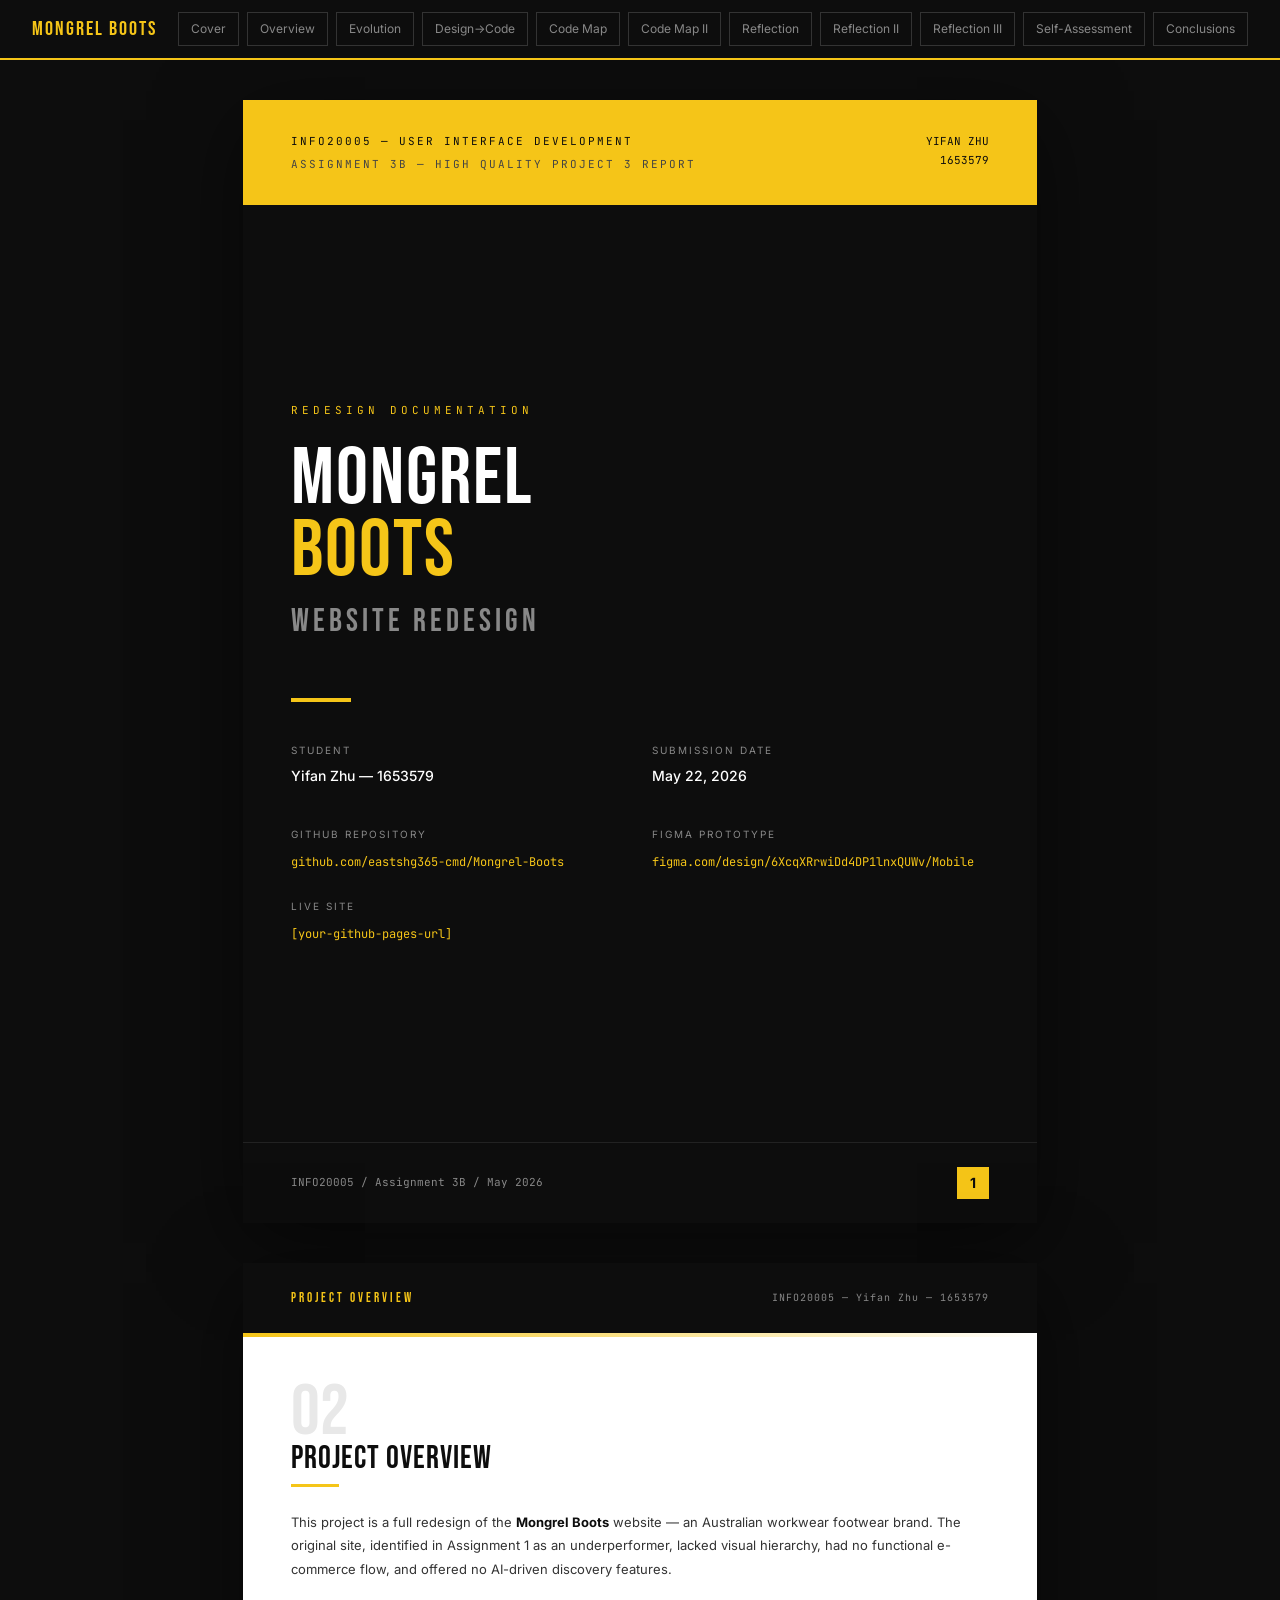
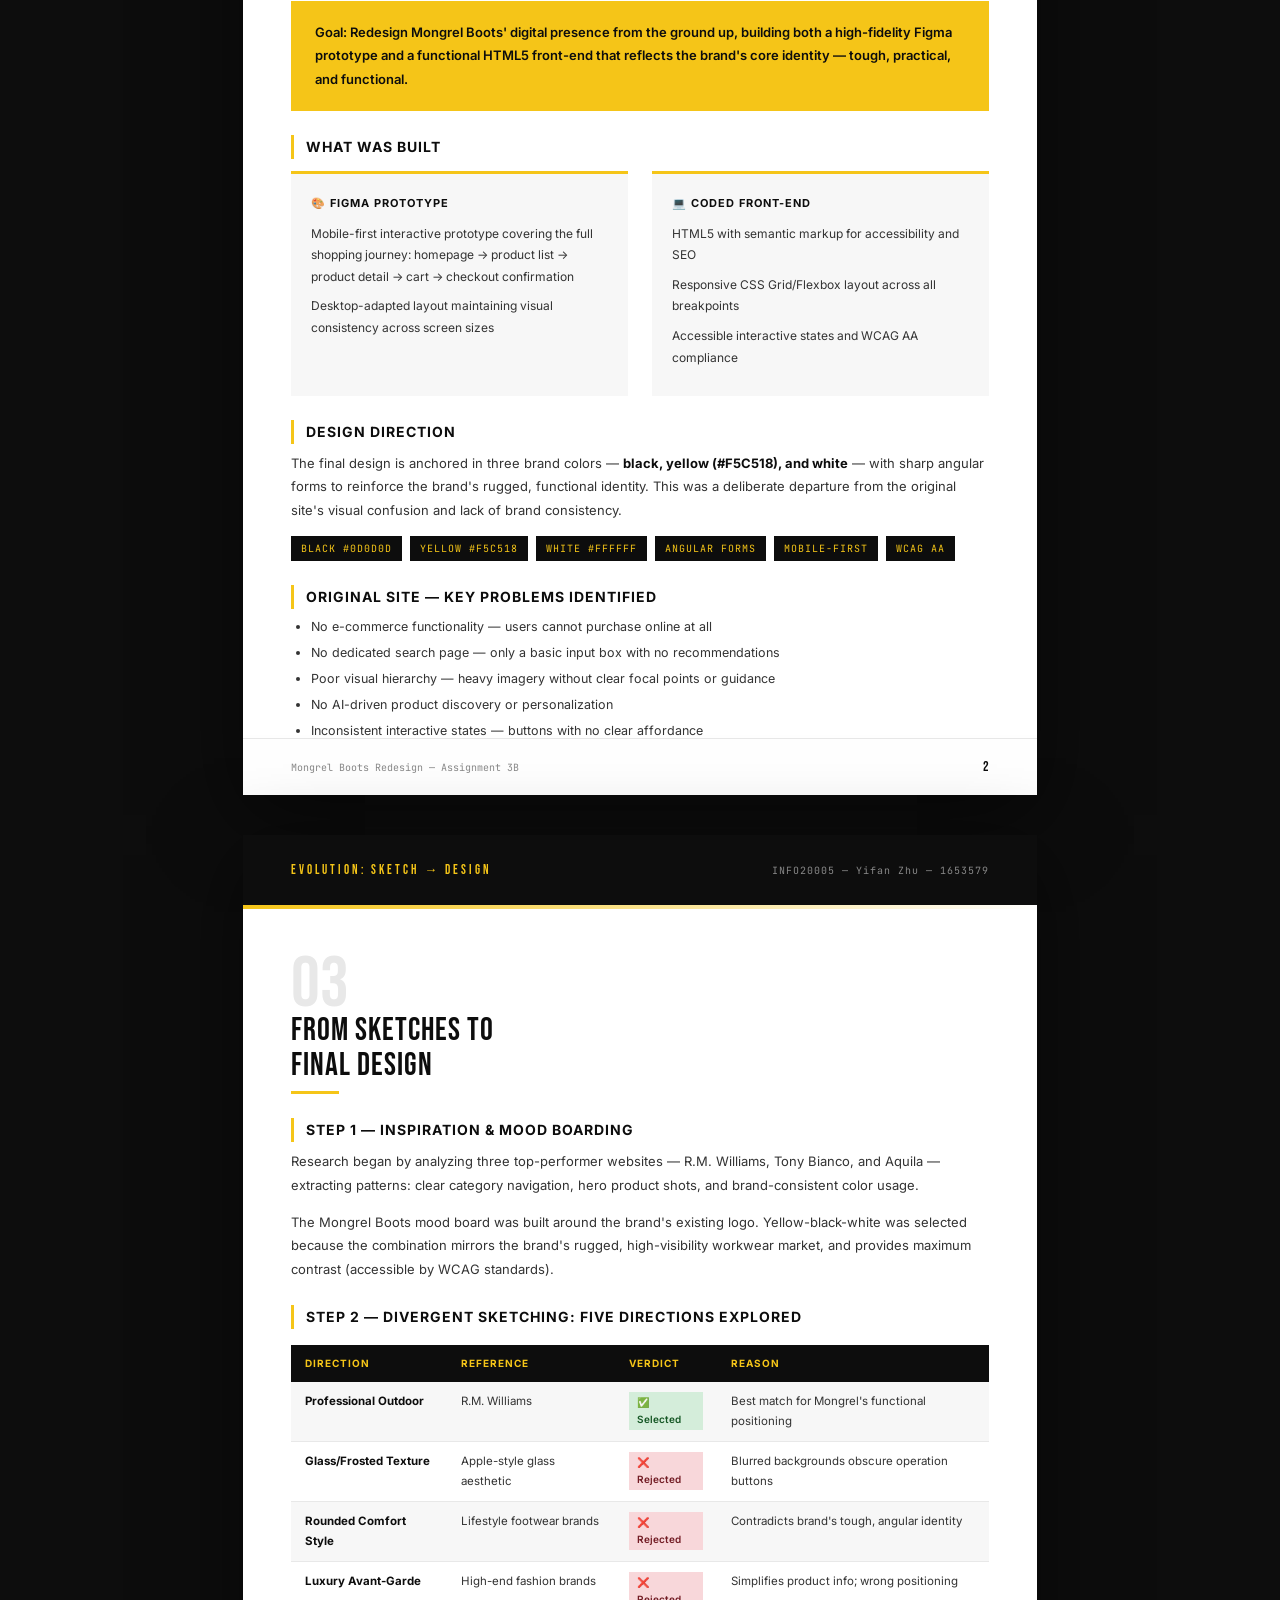
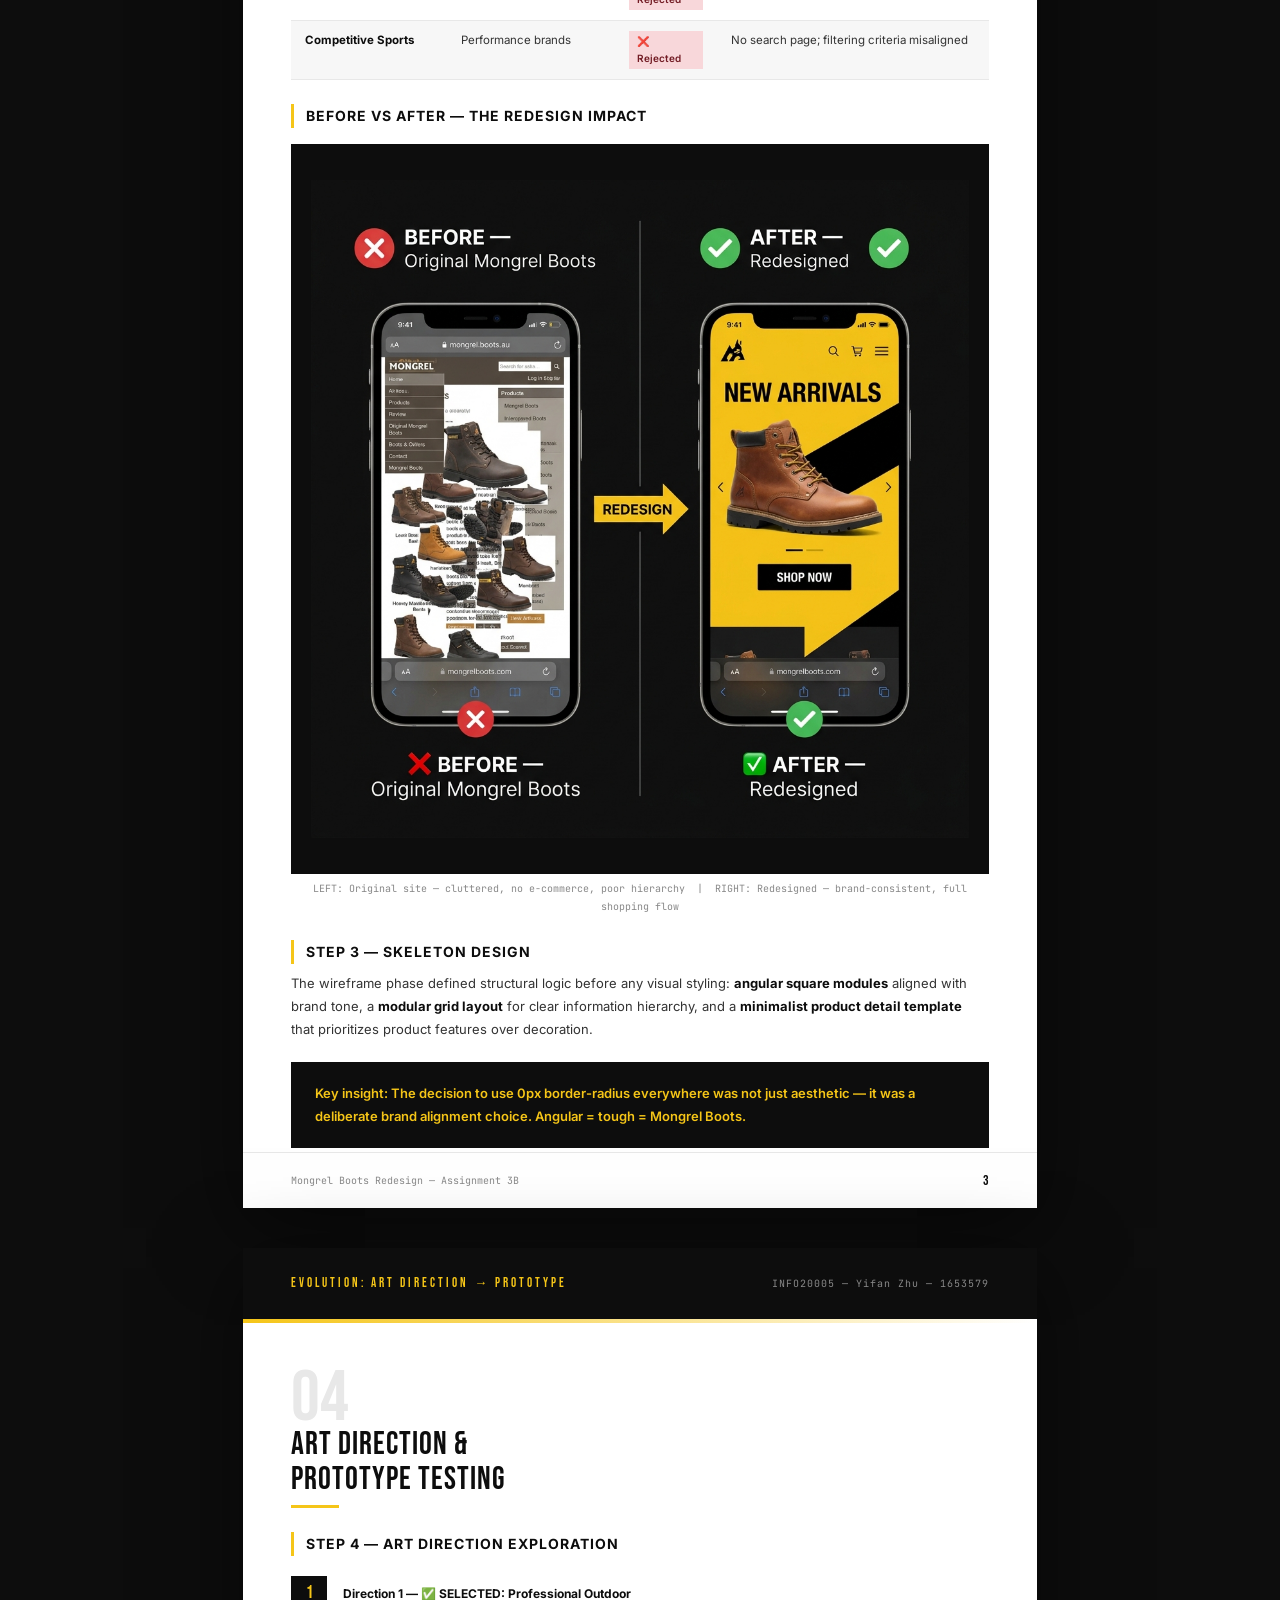
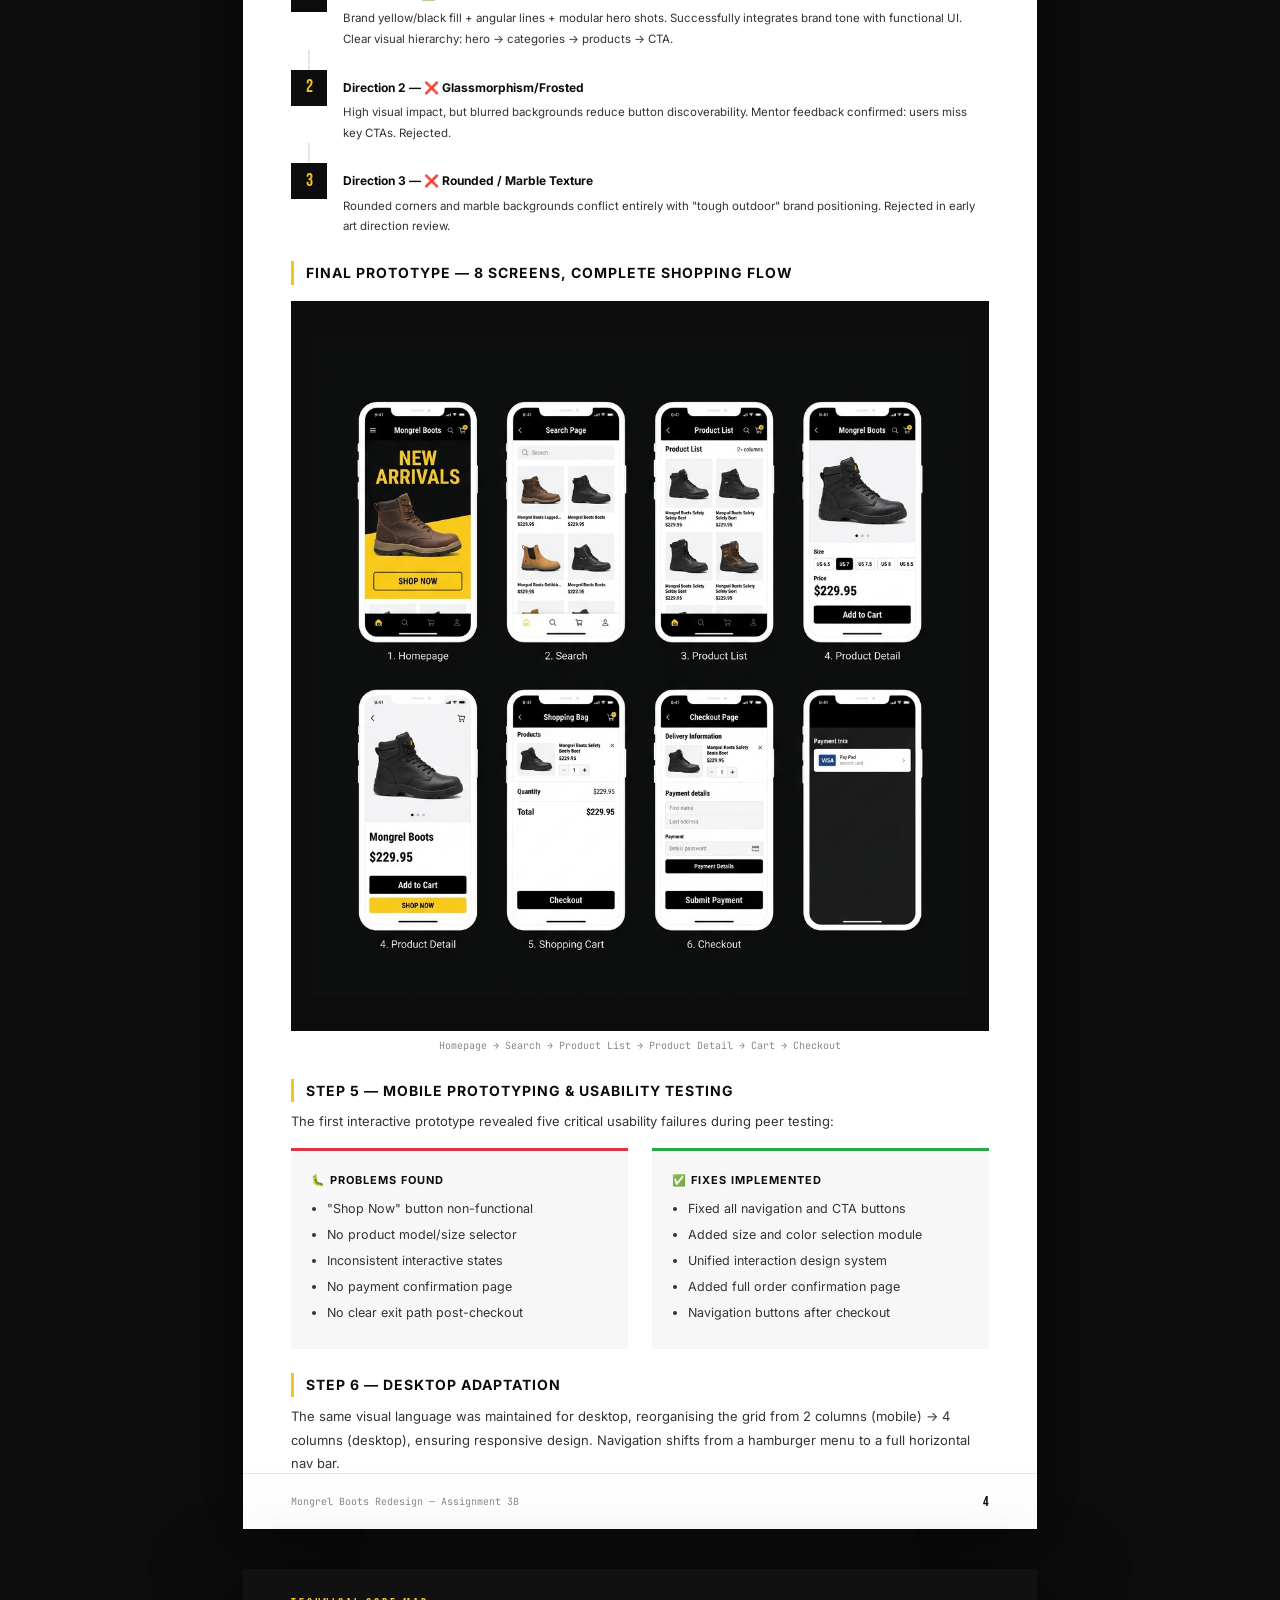
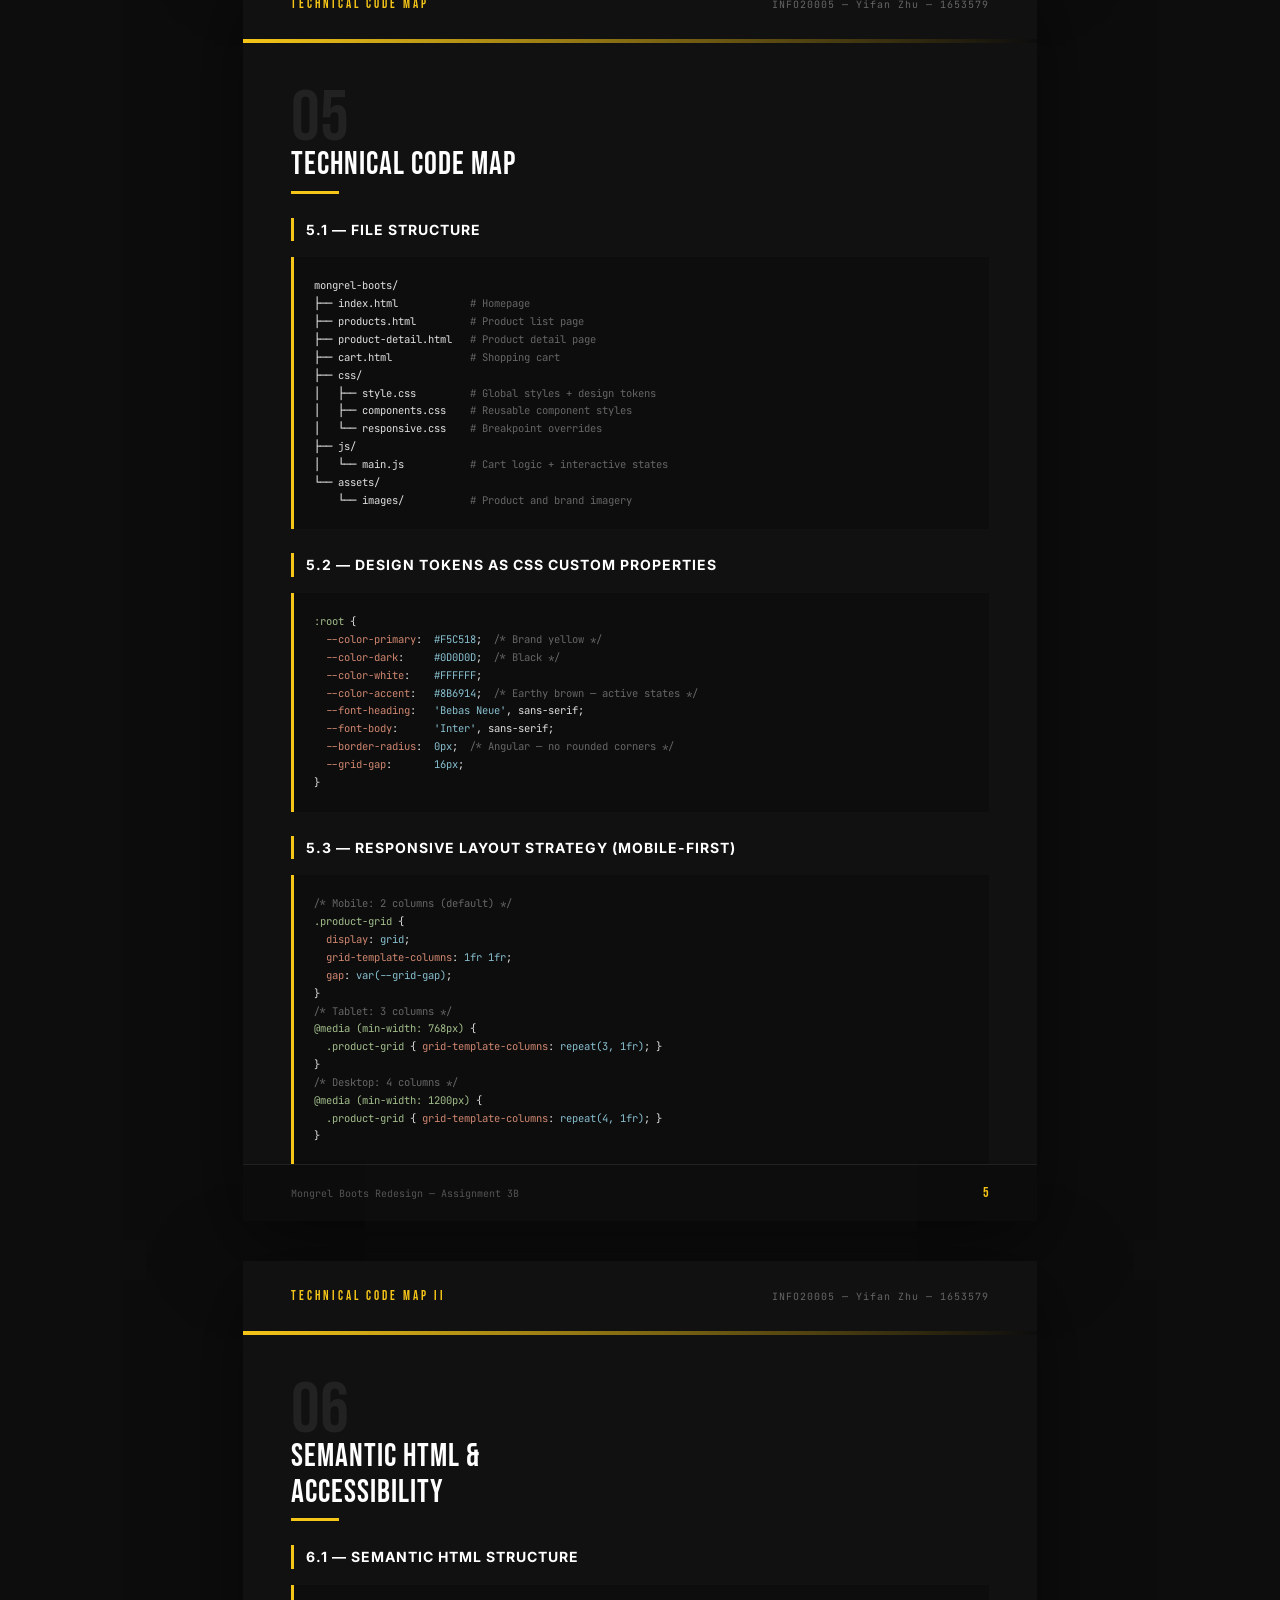
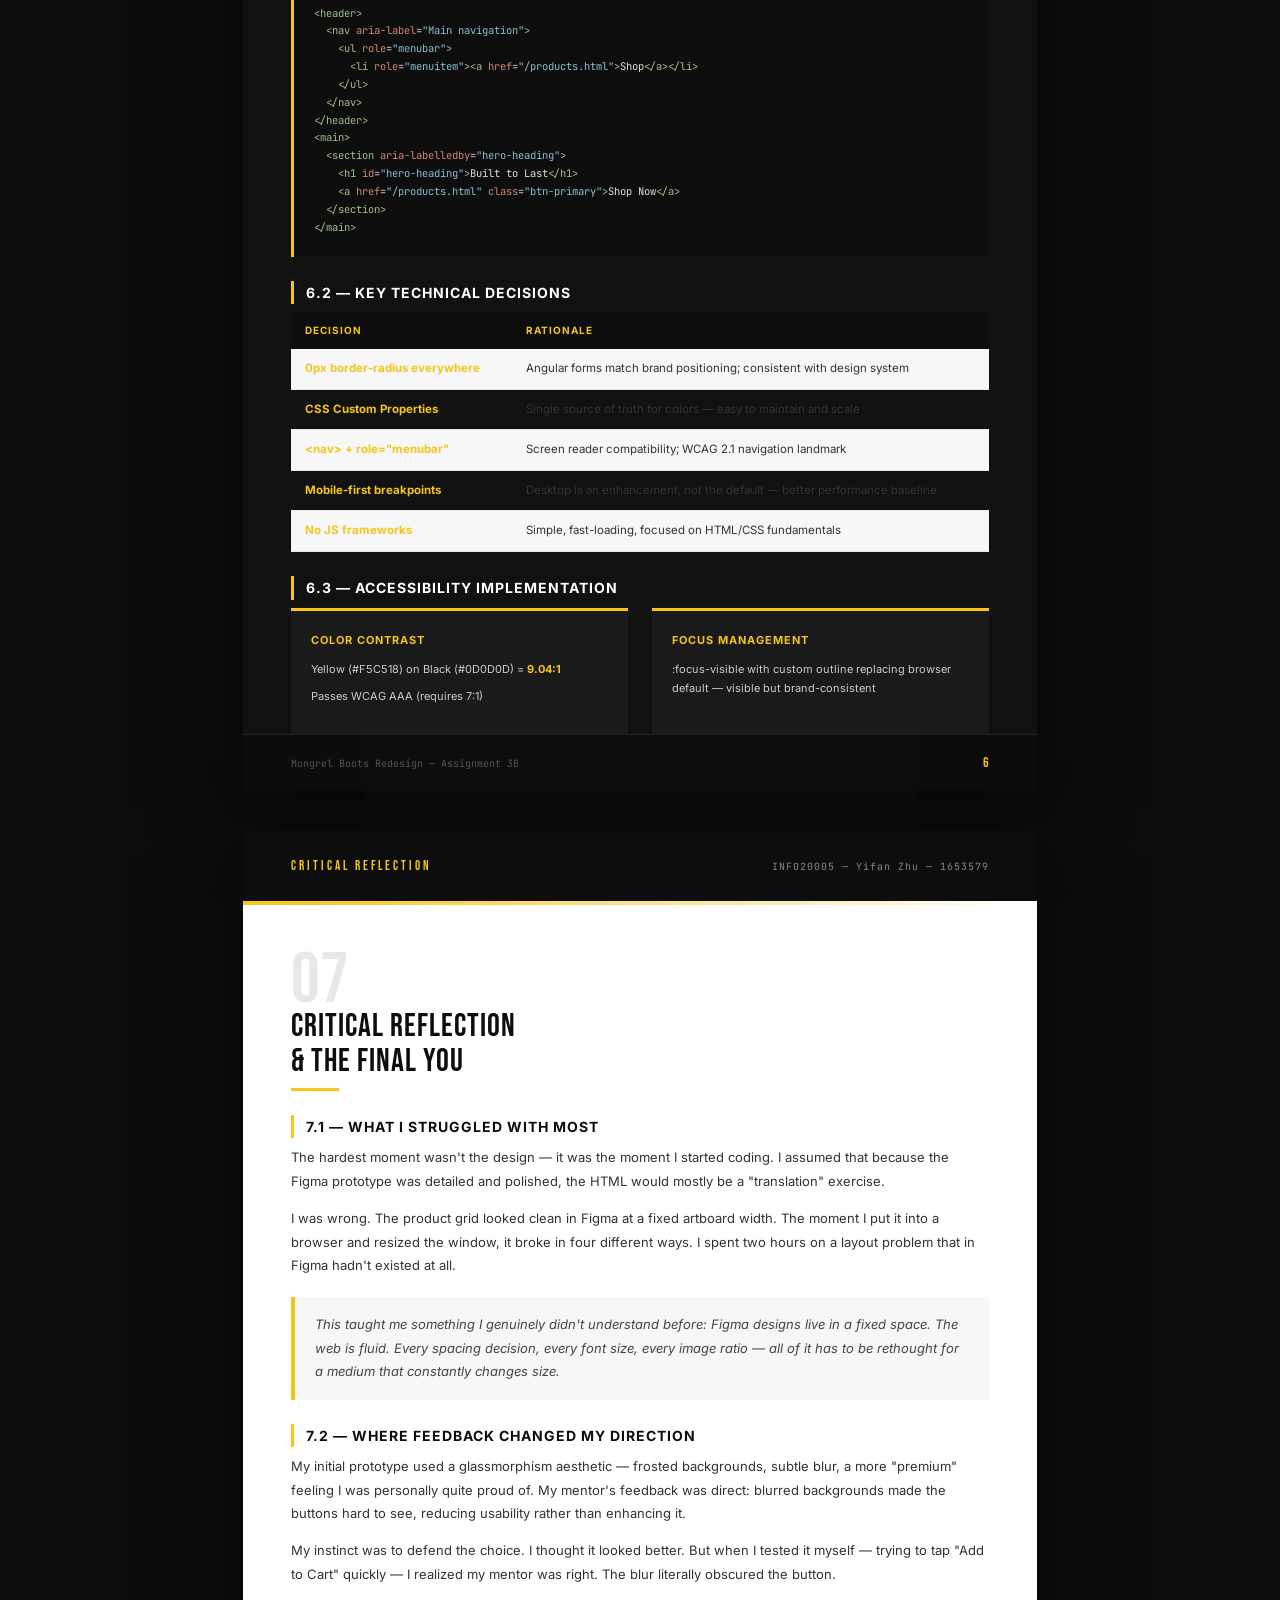
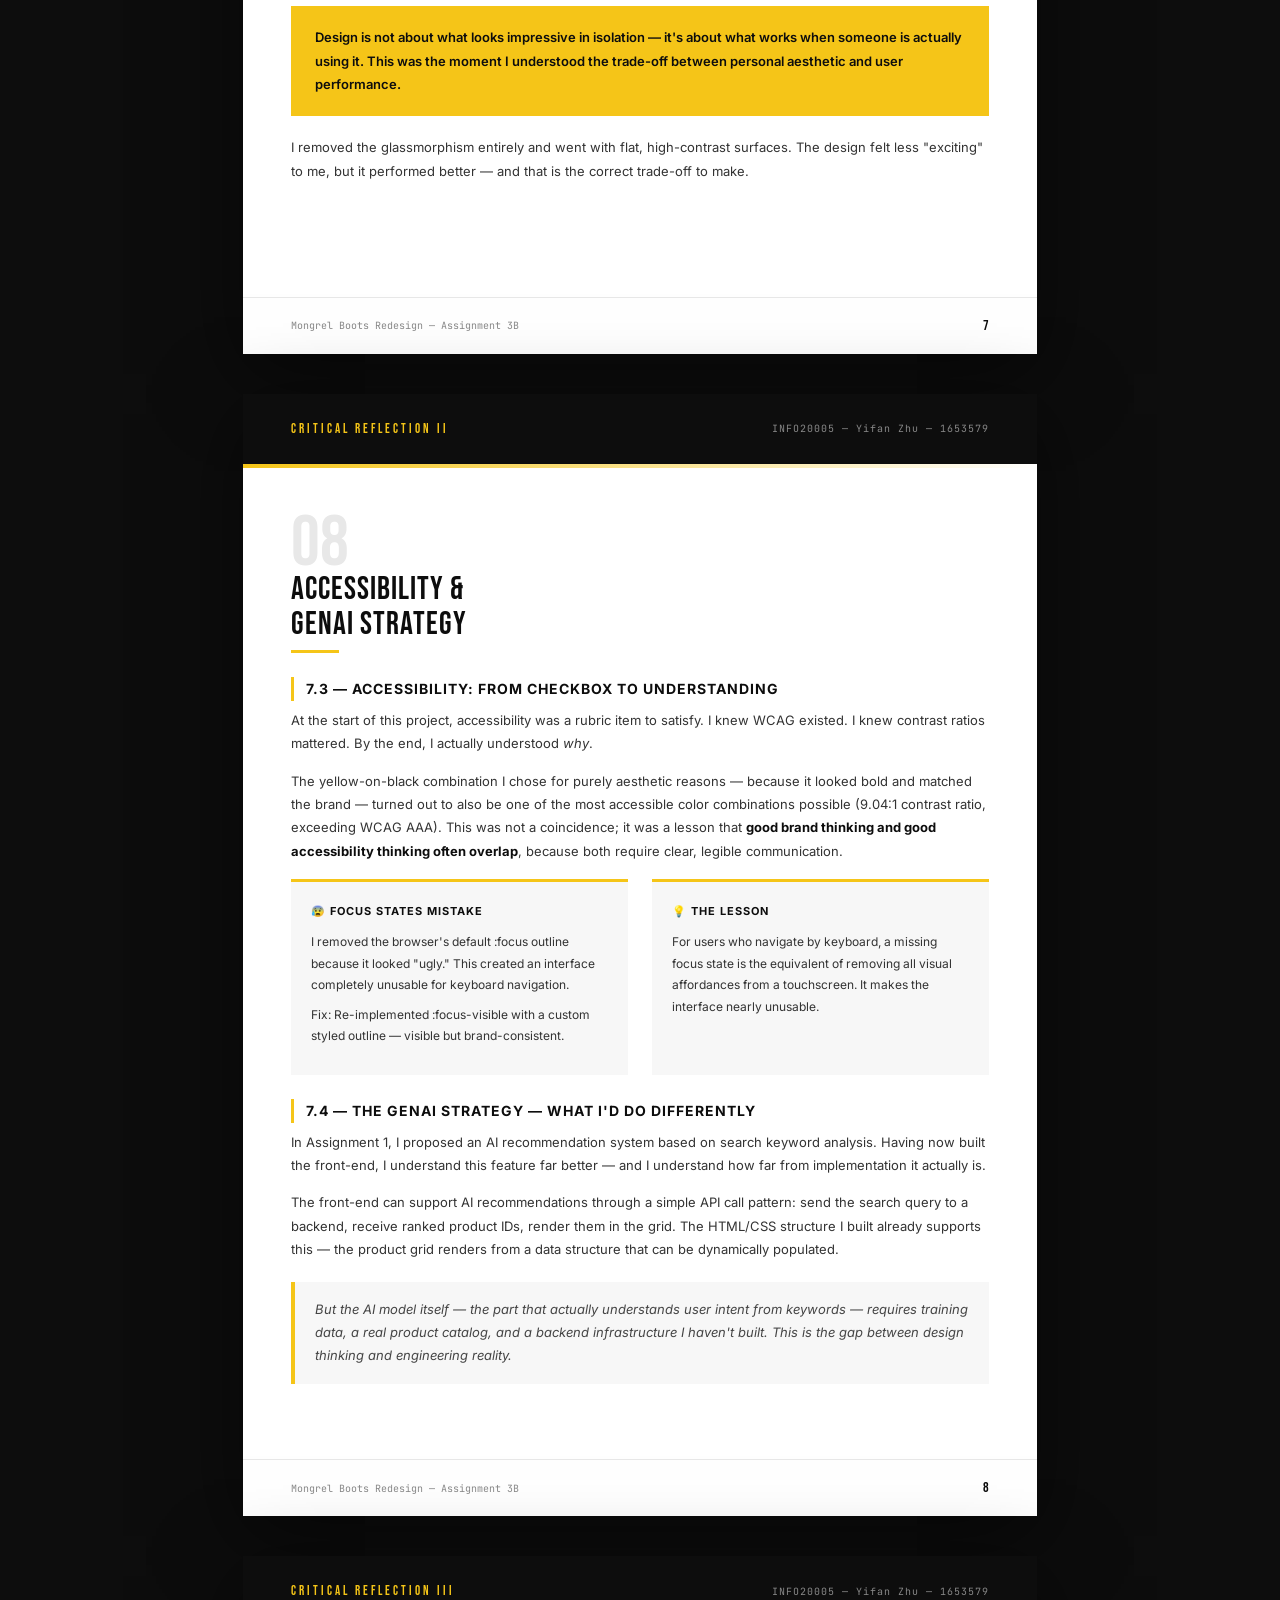
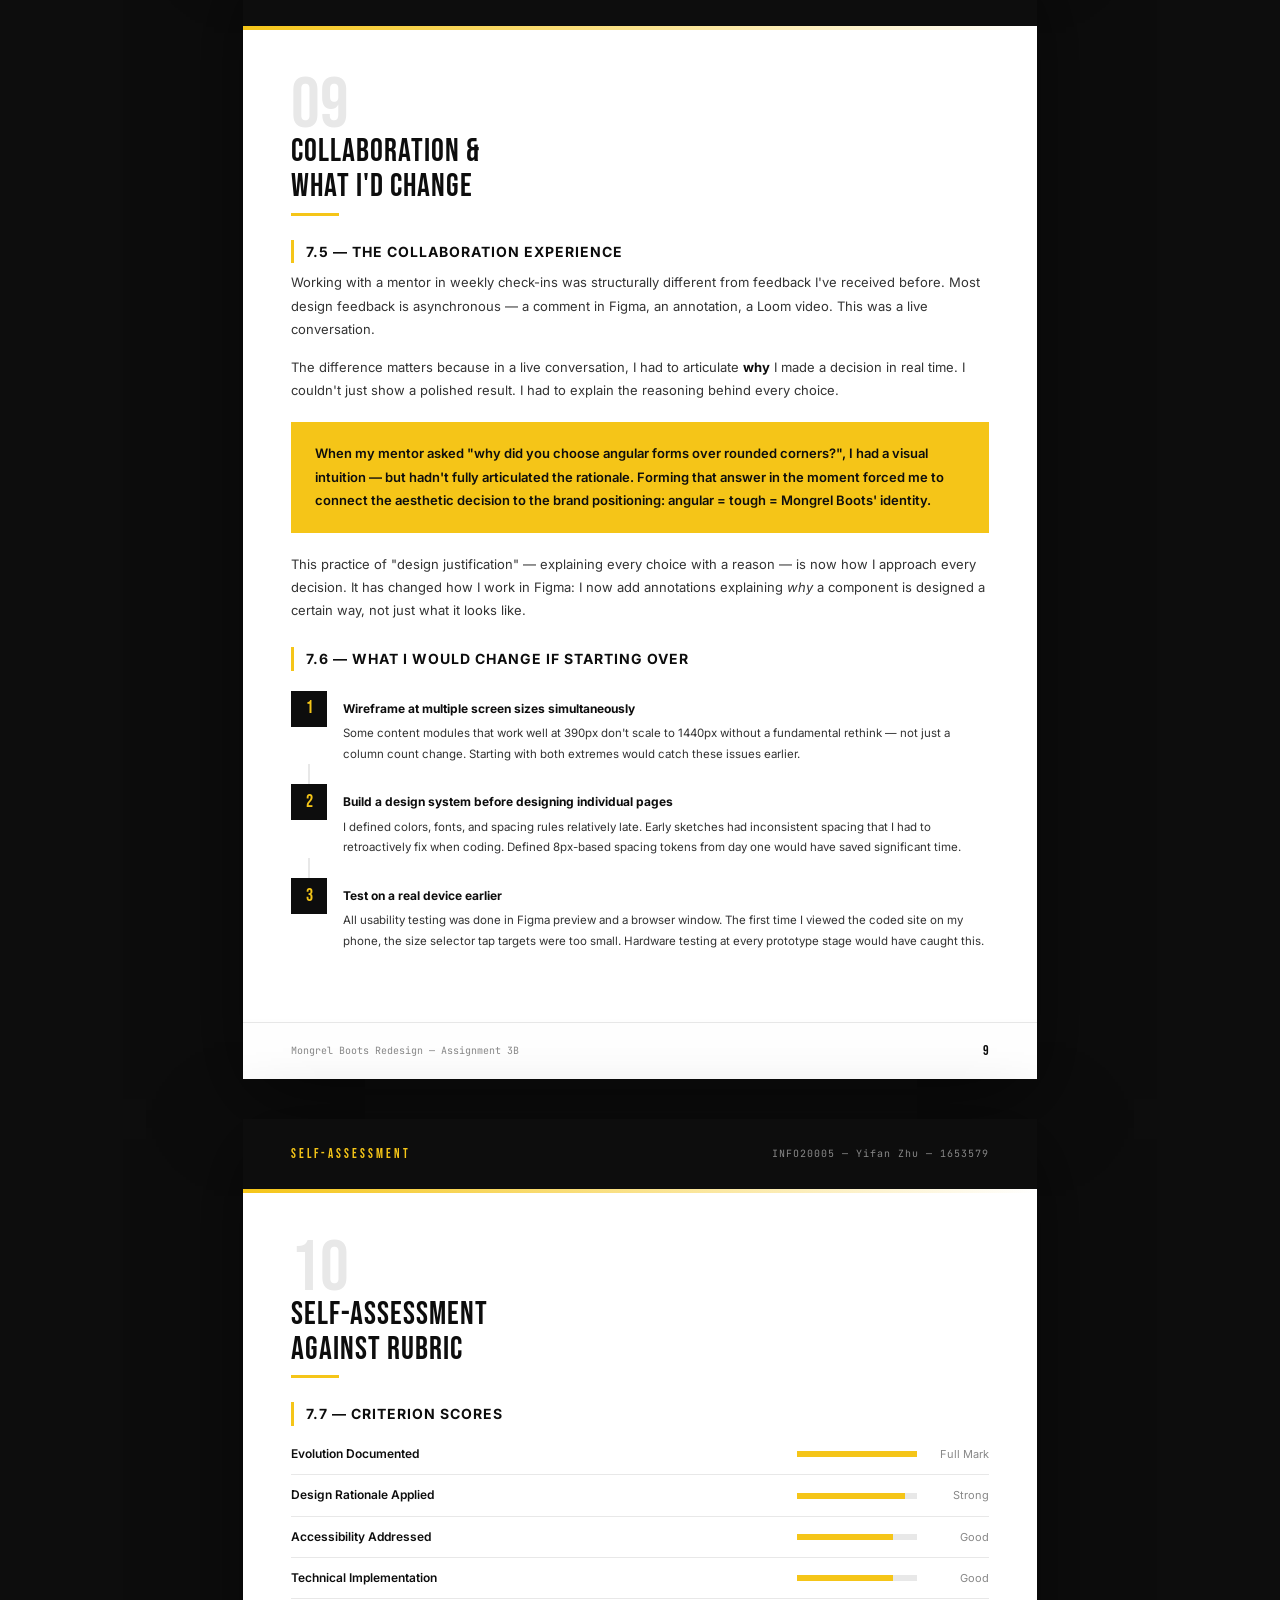
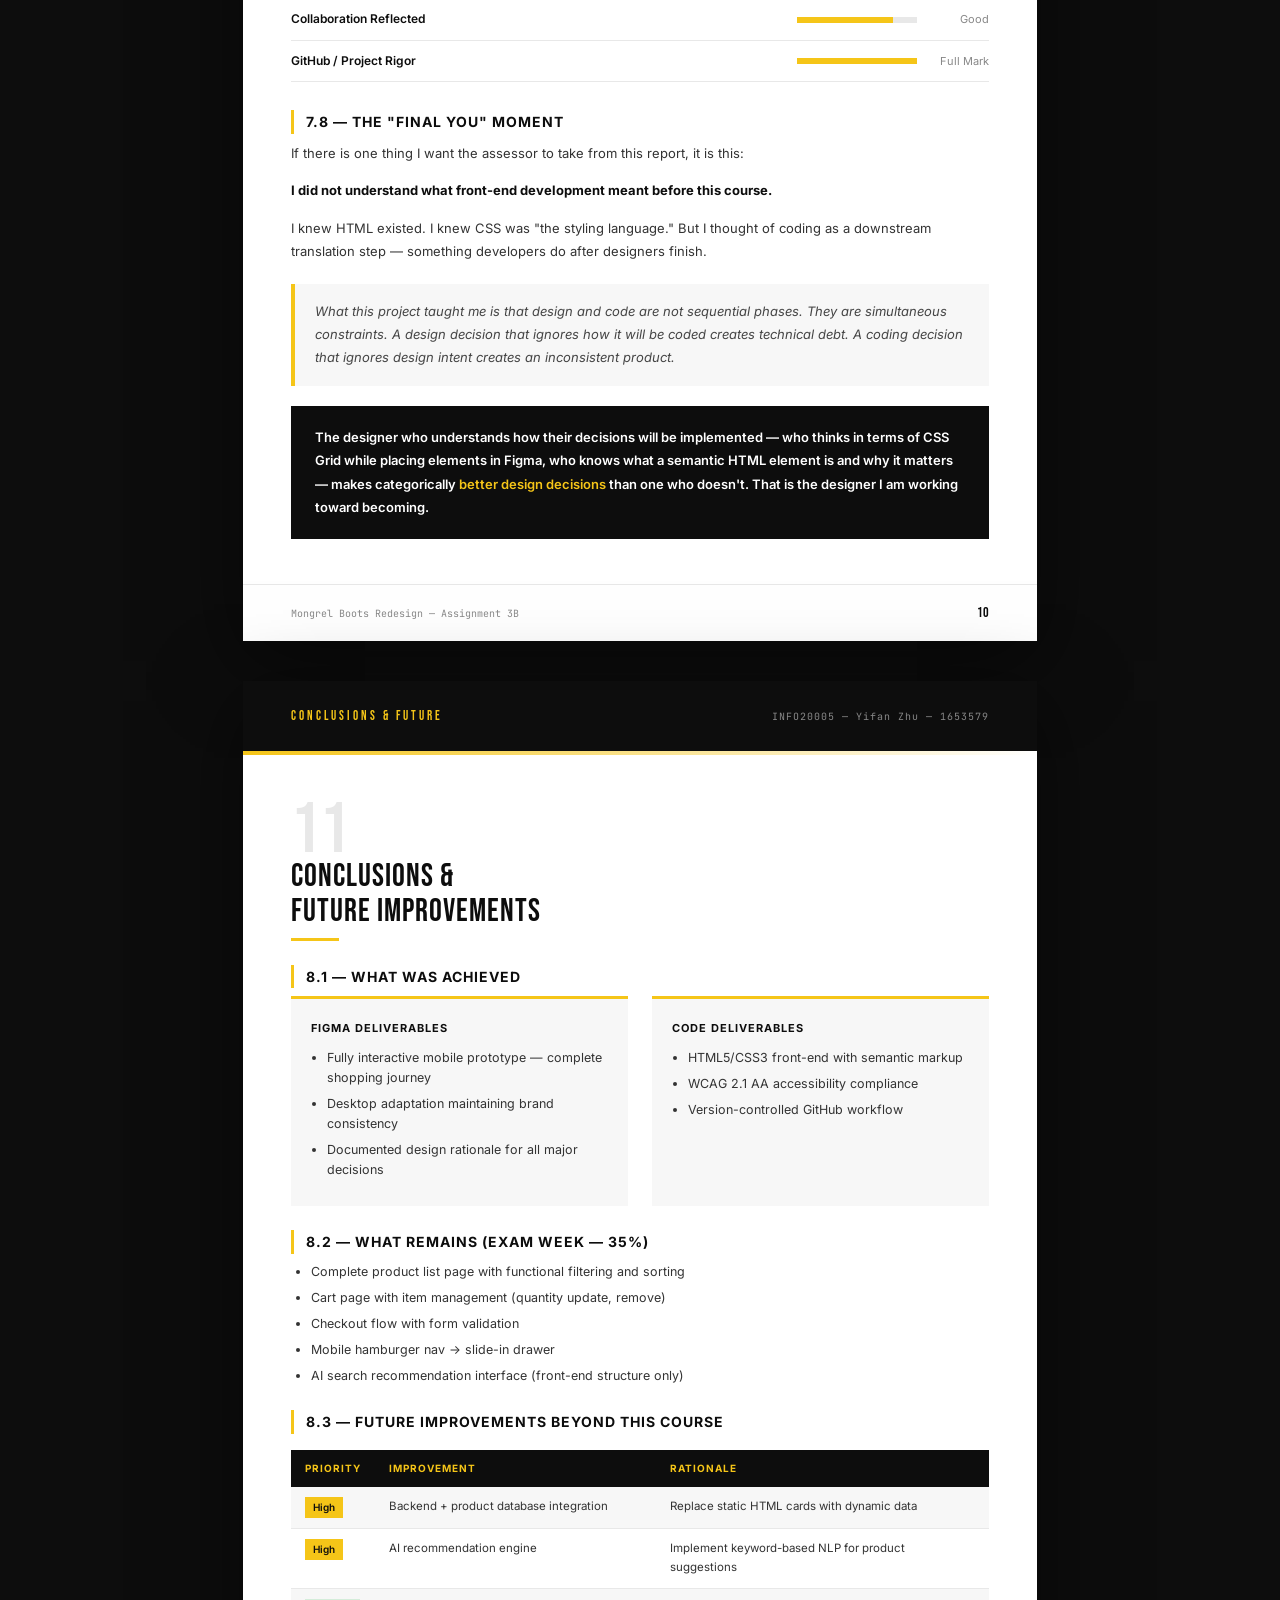
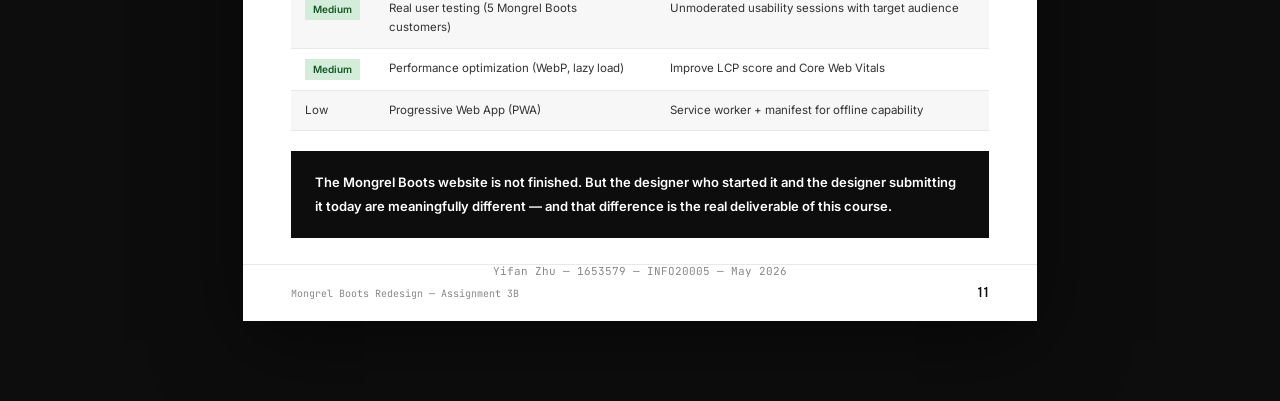
==== commit 647fe3b7: "docs: fill in Figma design link" ====
--- a/report/index.html
+++ b/report/index.html
@@ -589,11 +589,11 @@
       </div>
       <div class="cover-meta-item">
         <label>GitHub Repository</label>
-        <a href="#">github.com/[your-username]/mongrel-boots</a>
+        <a href="#">github.com/eastshg365-cmd/Mongrel-Boots</a>
       </div>
       <div class="cover-meta-item">
         <label>Figma Prototype</label>
-        <a href="#">figma.com/proto/[your-link]</a>
+        <a href="https://www.figma.com/design/6XcqXRrwiDd4DP1lnxQUWv/Mobile?node-id=0-1" target="_blank">figma.com/design/6XcqXRrwiDd4DP1lnxQUWv/Mobile</a>
       </div>
       <div class="cover-meta-item" style="grid-column: 1/-1;">
         <label>Live Site</label>
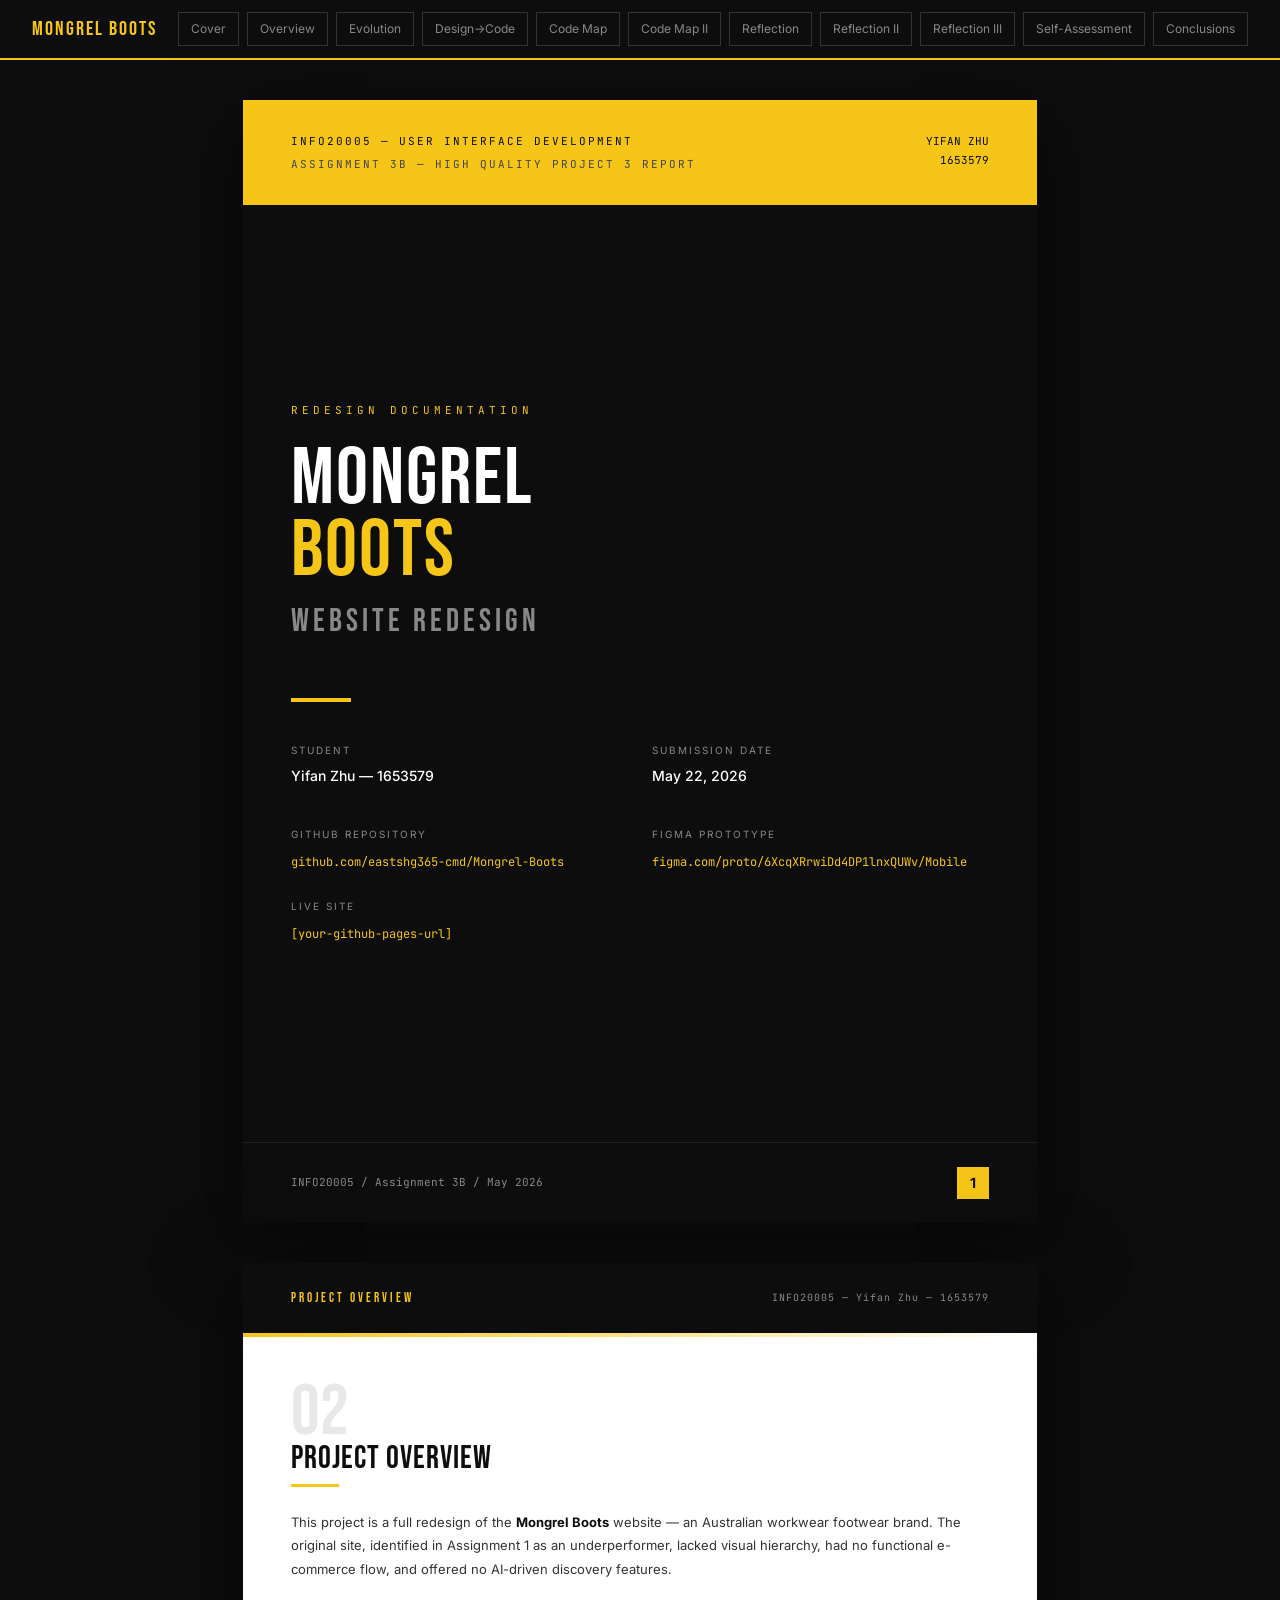
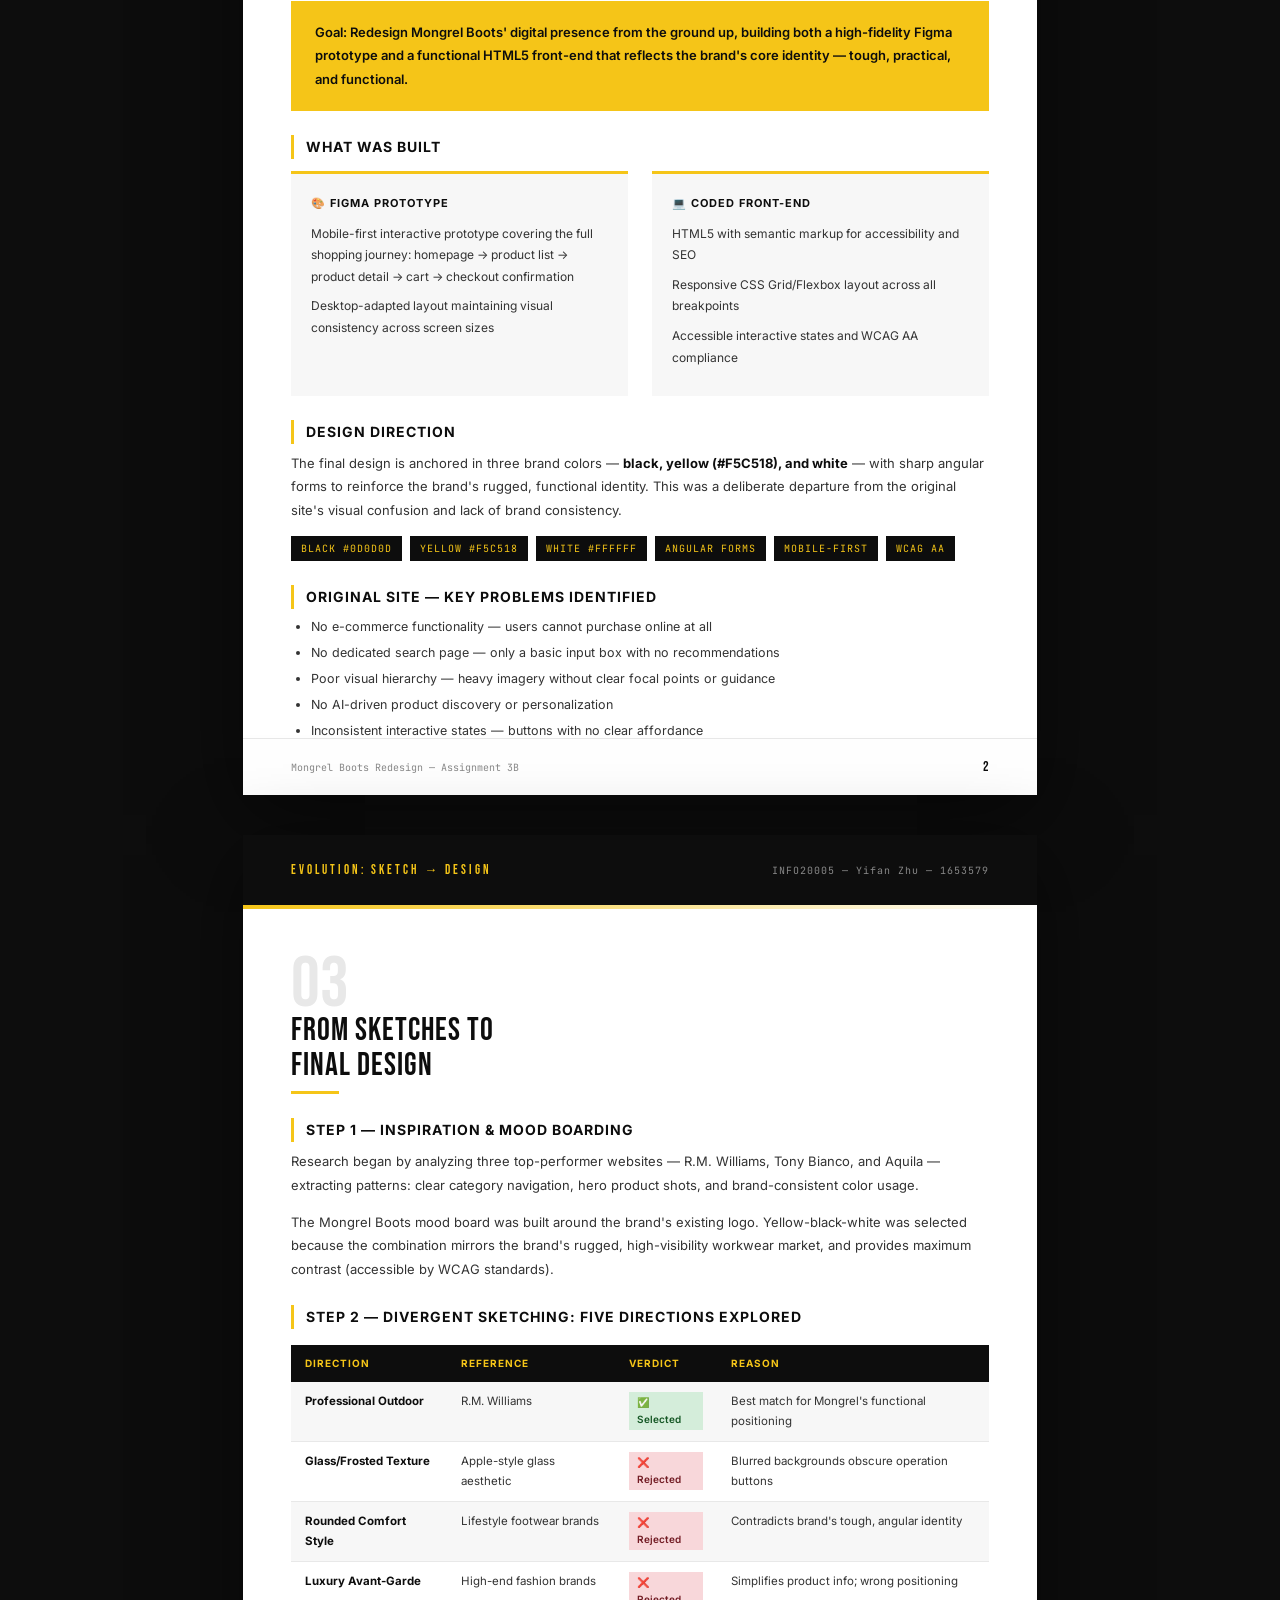
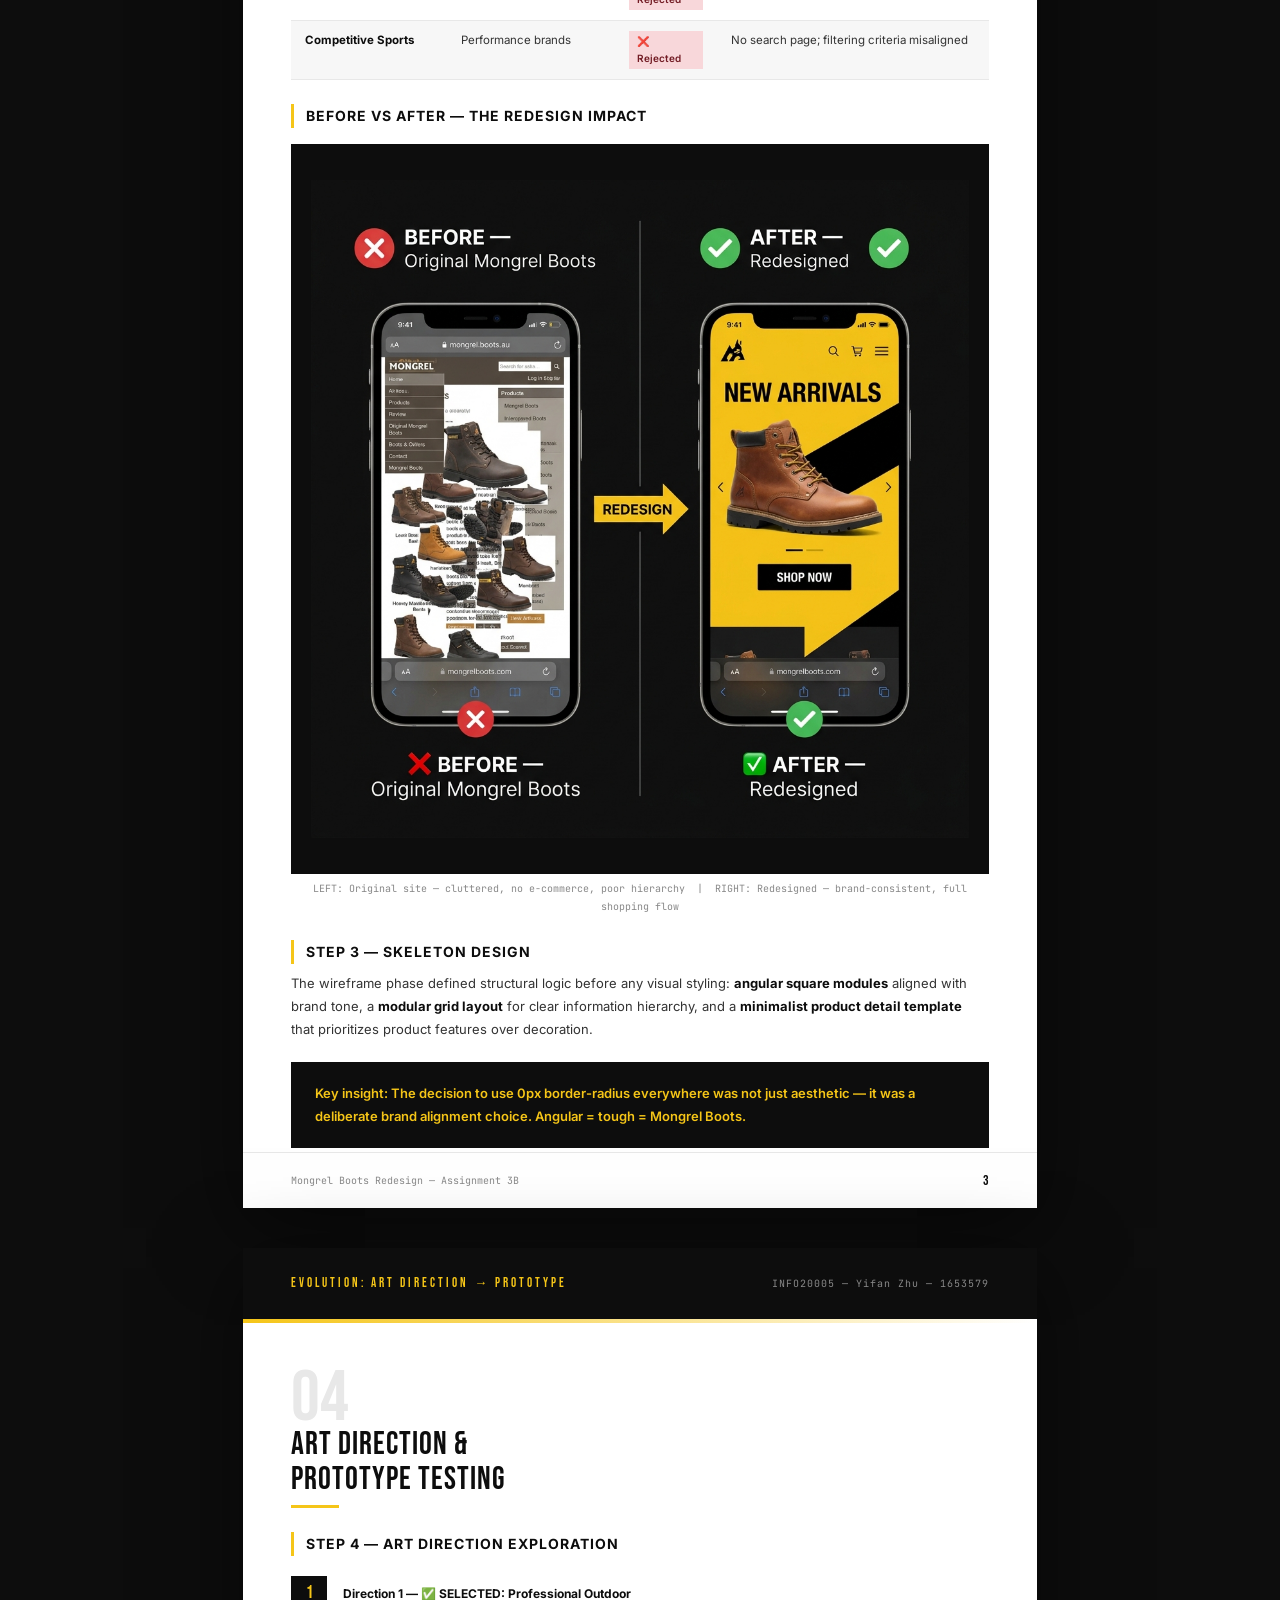
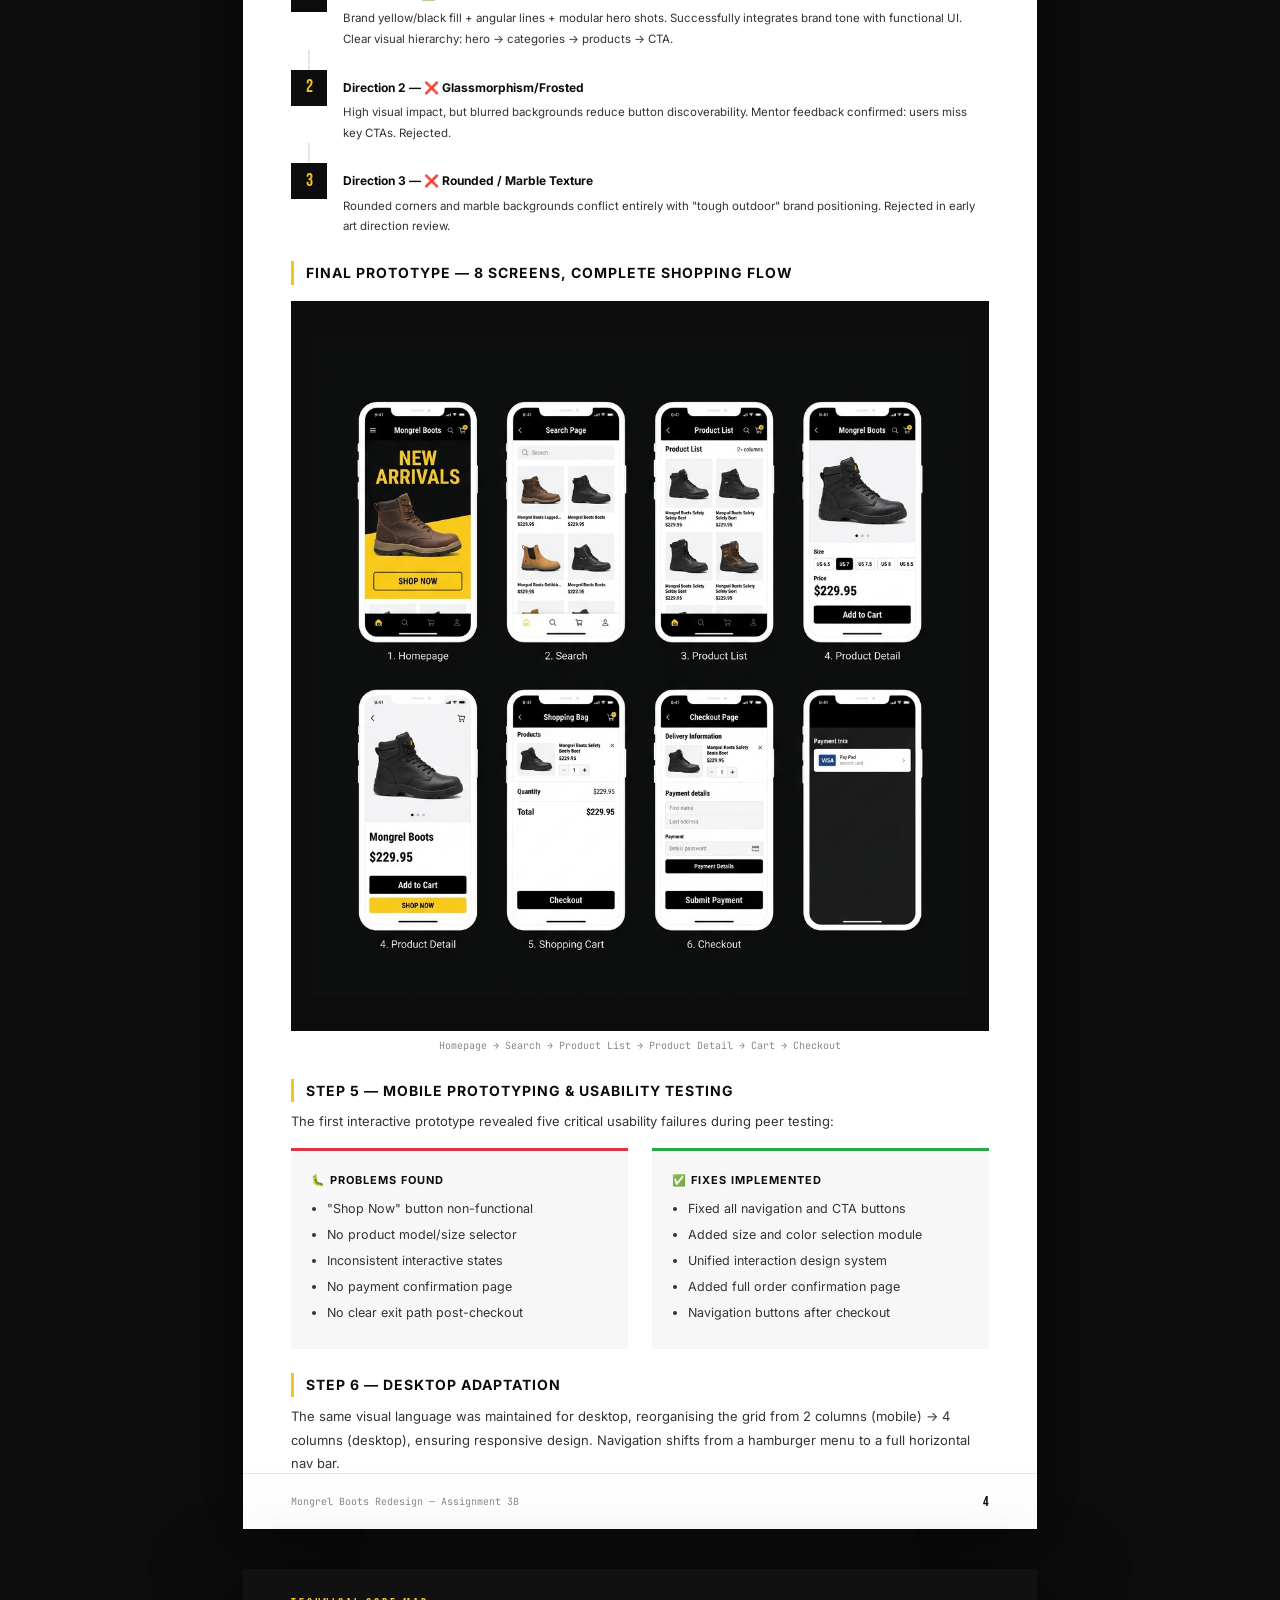
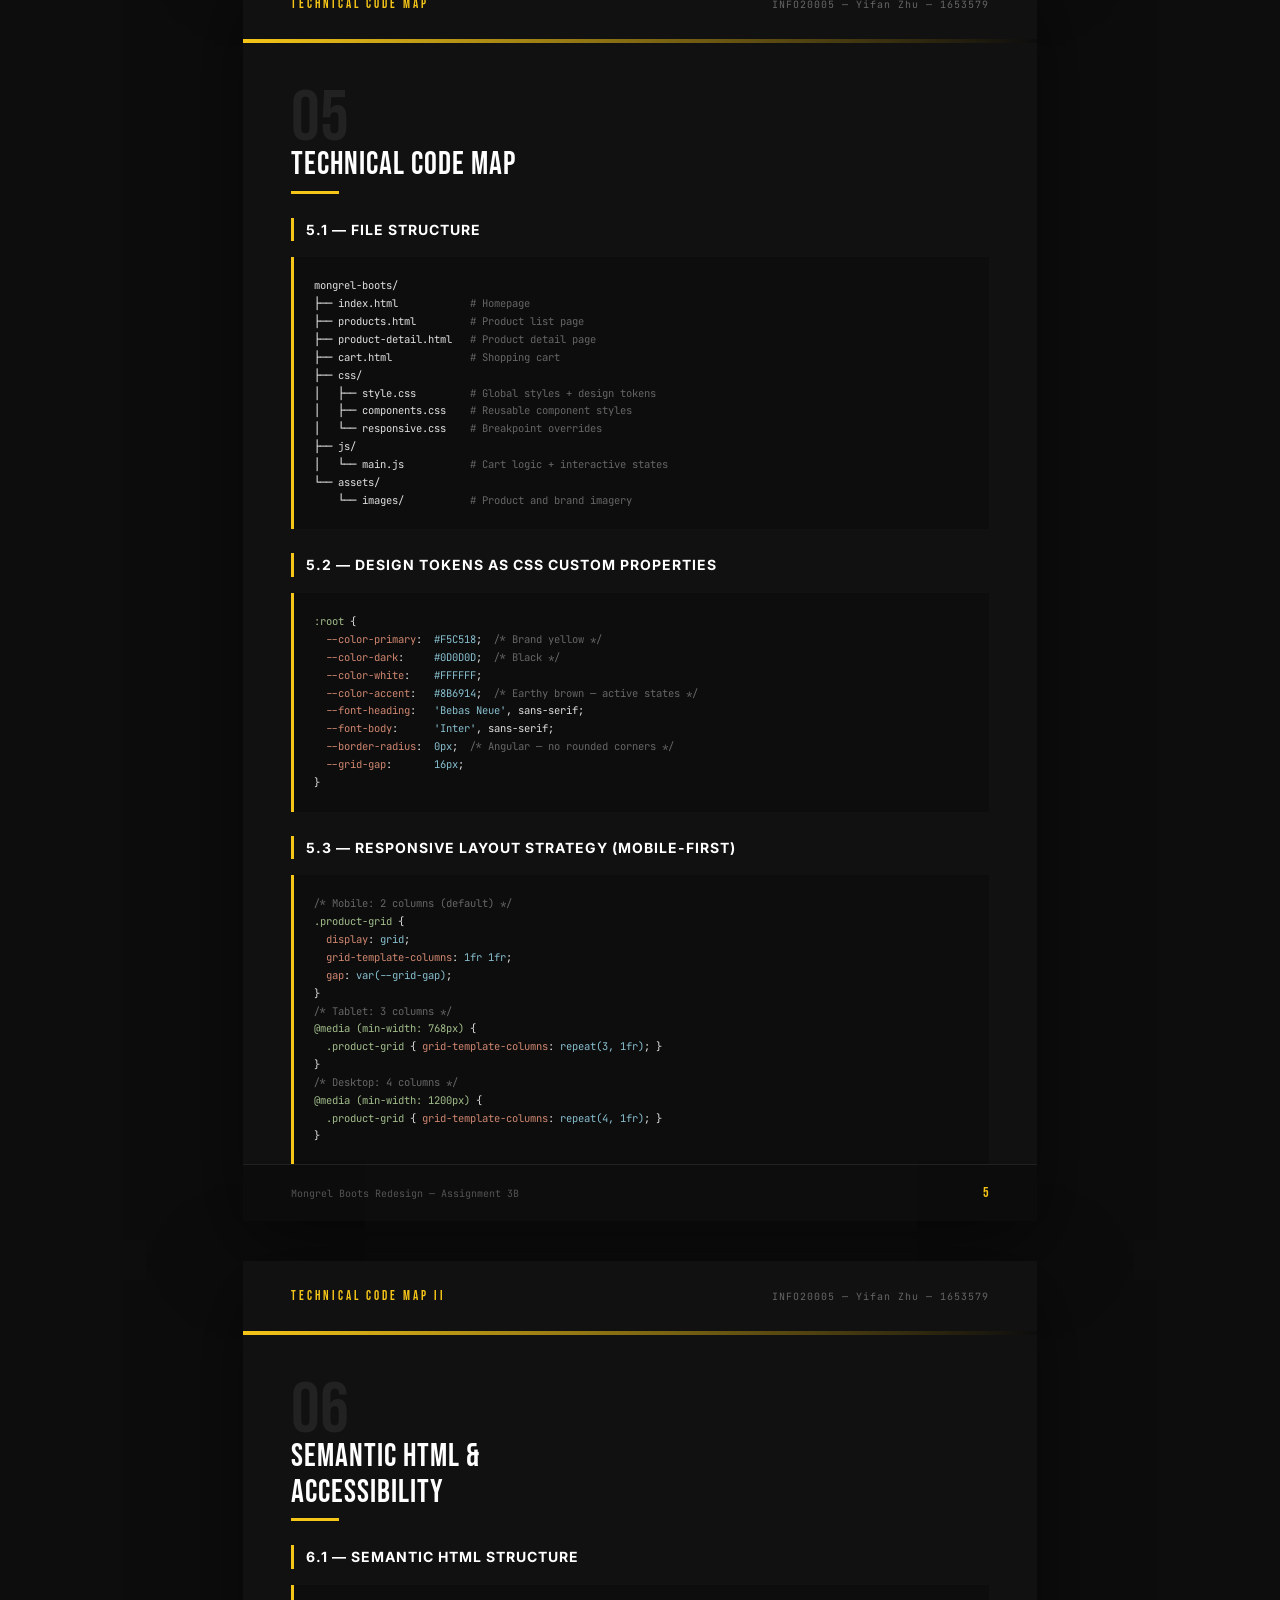
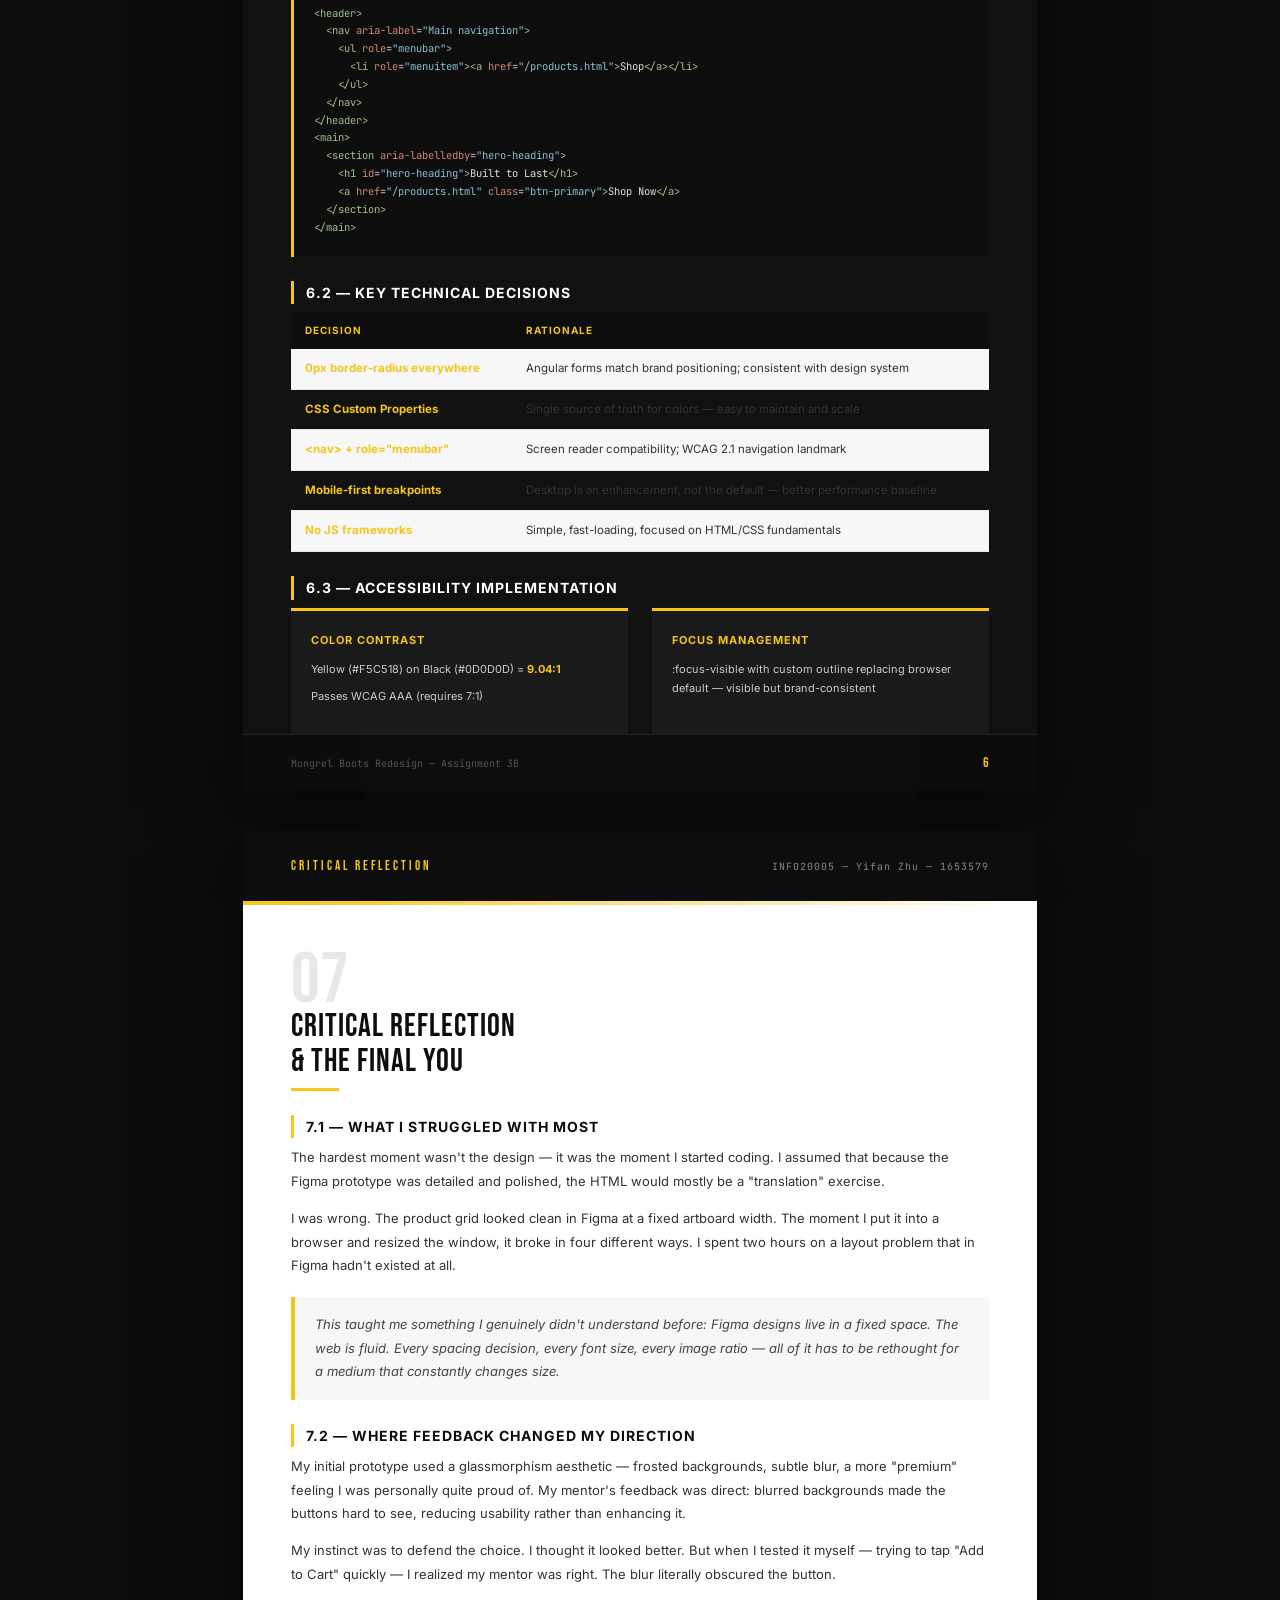
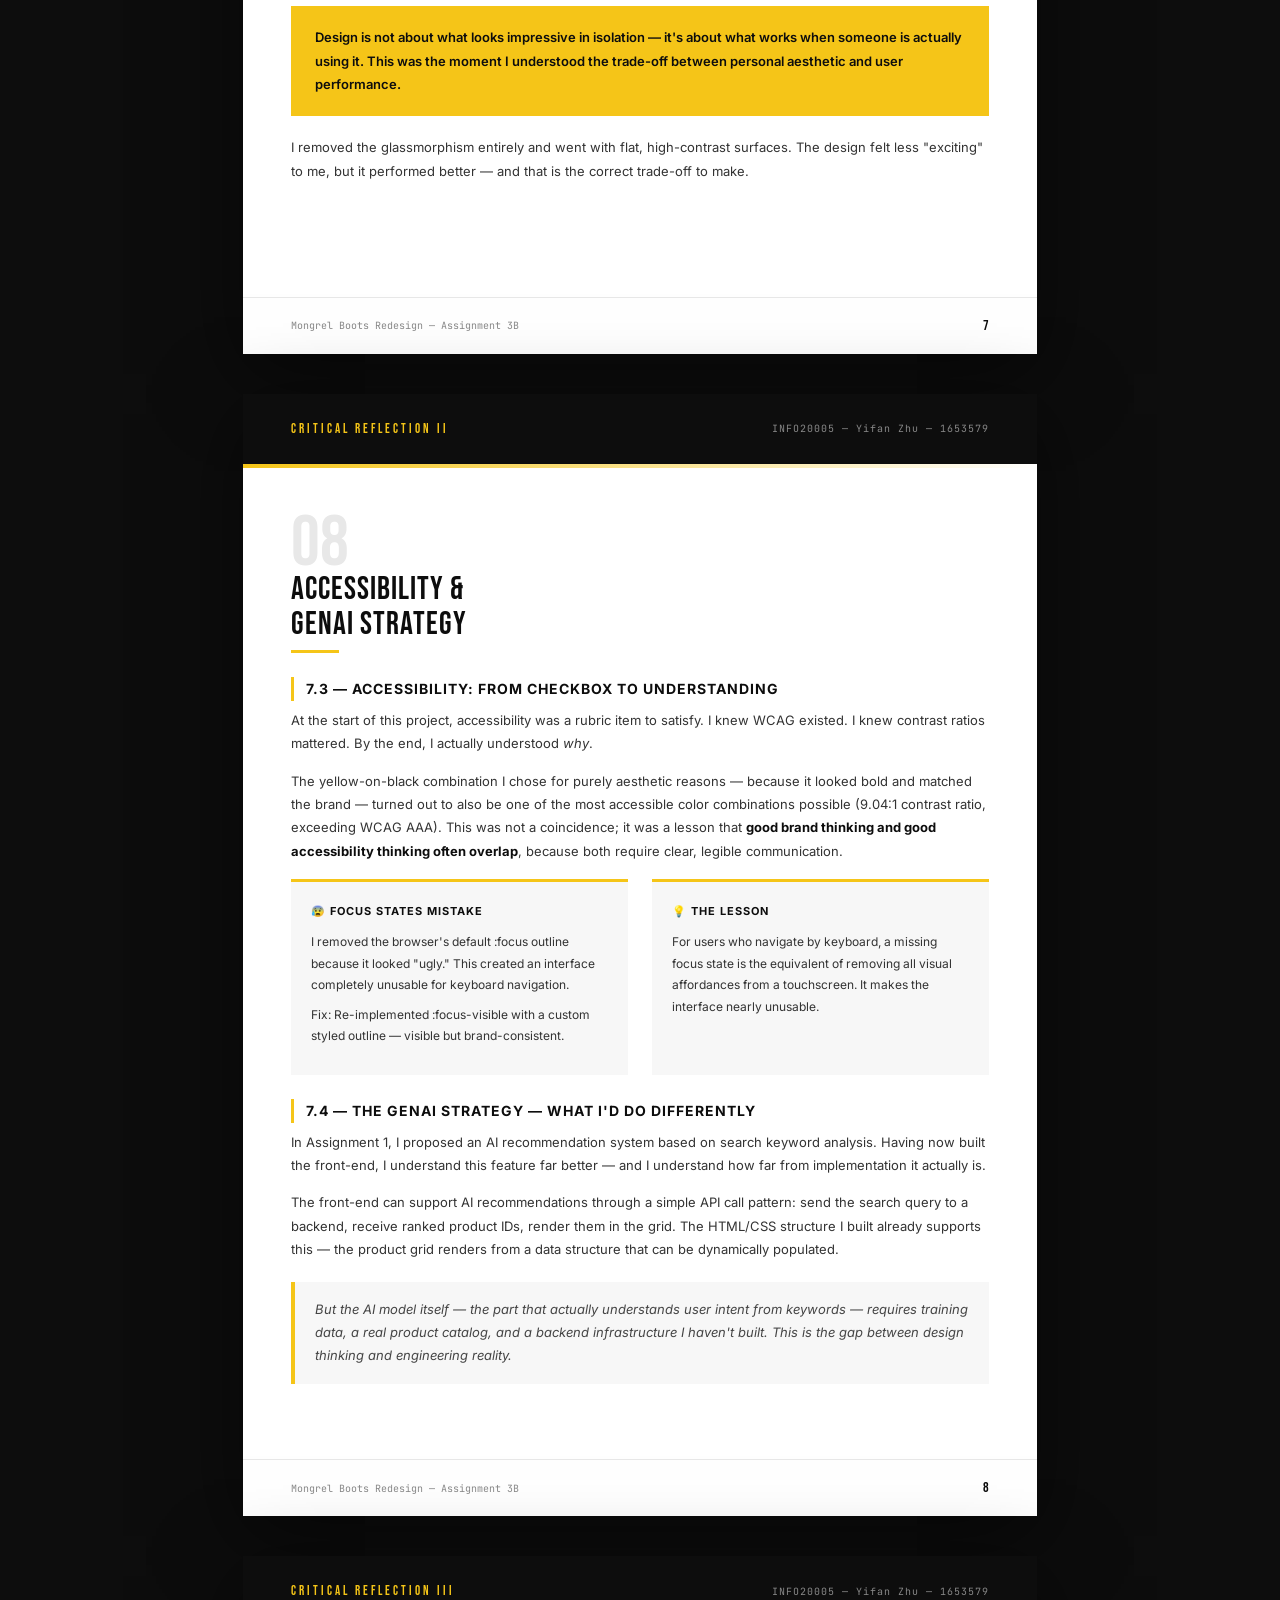
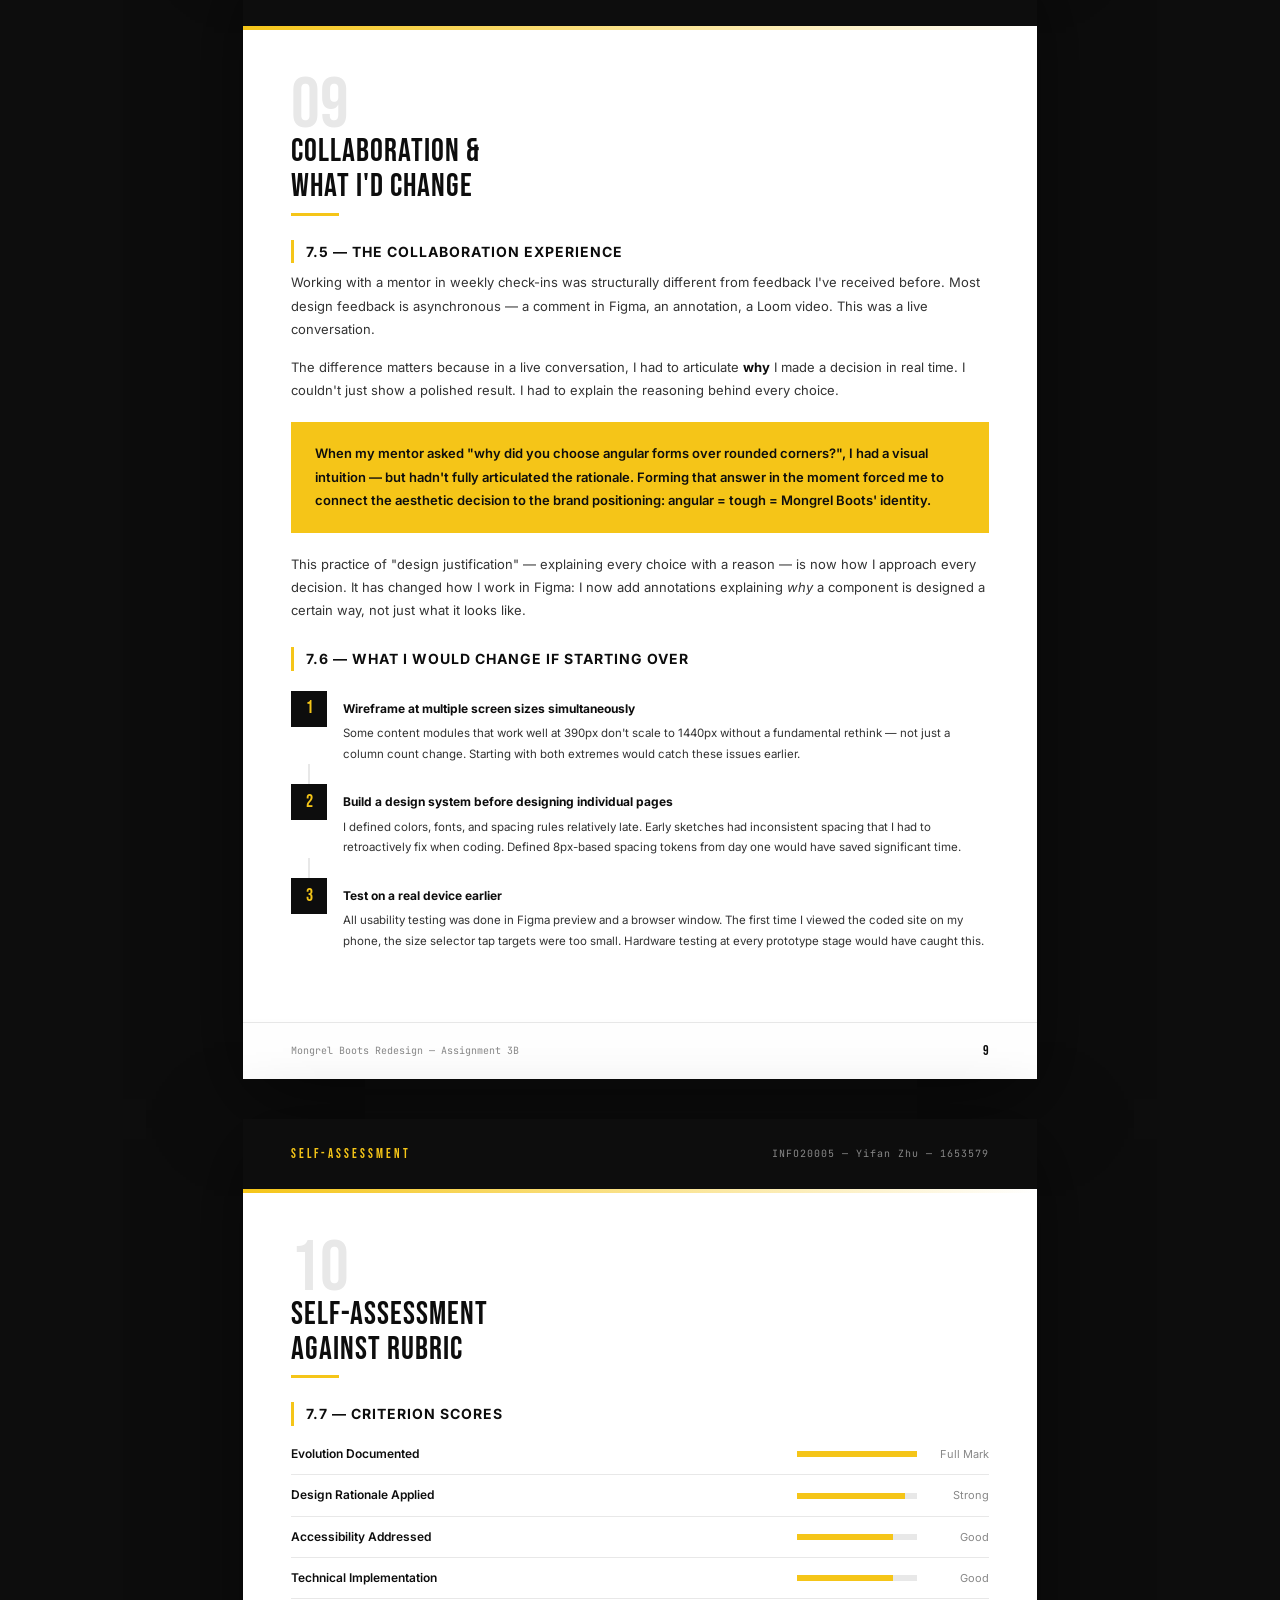
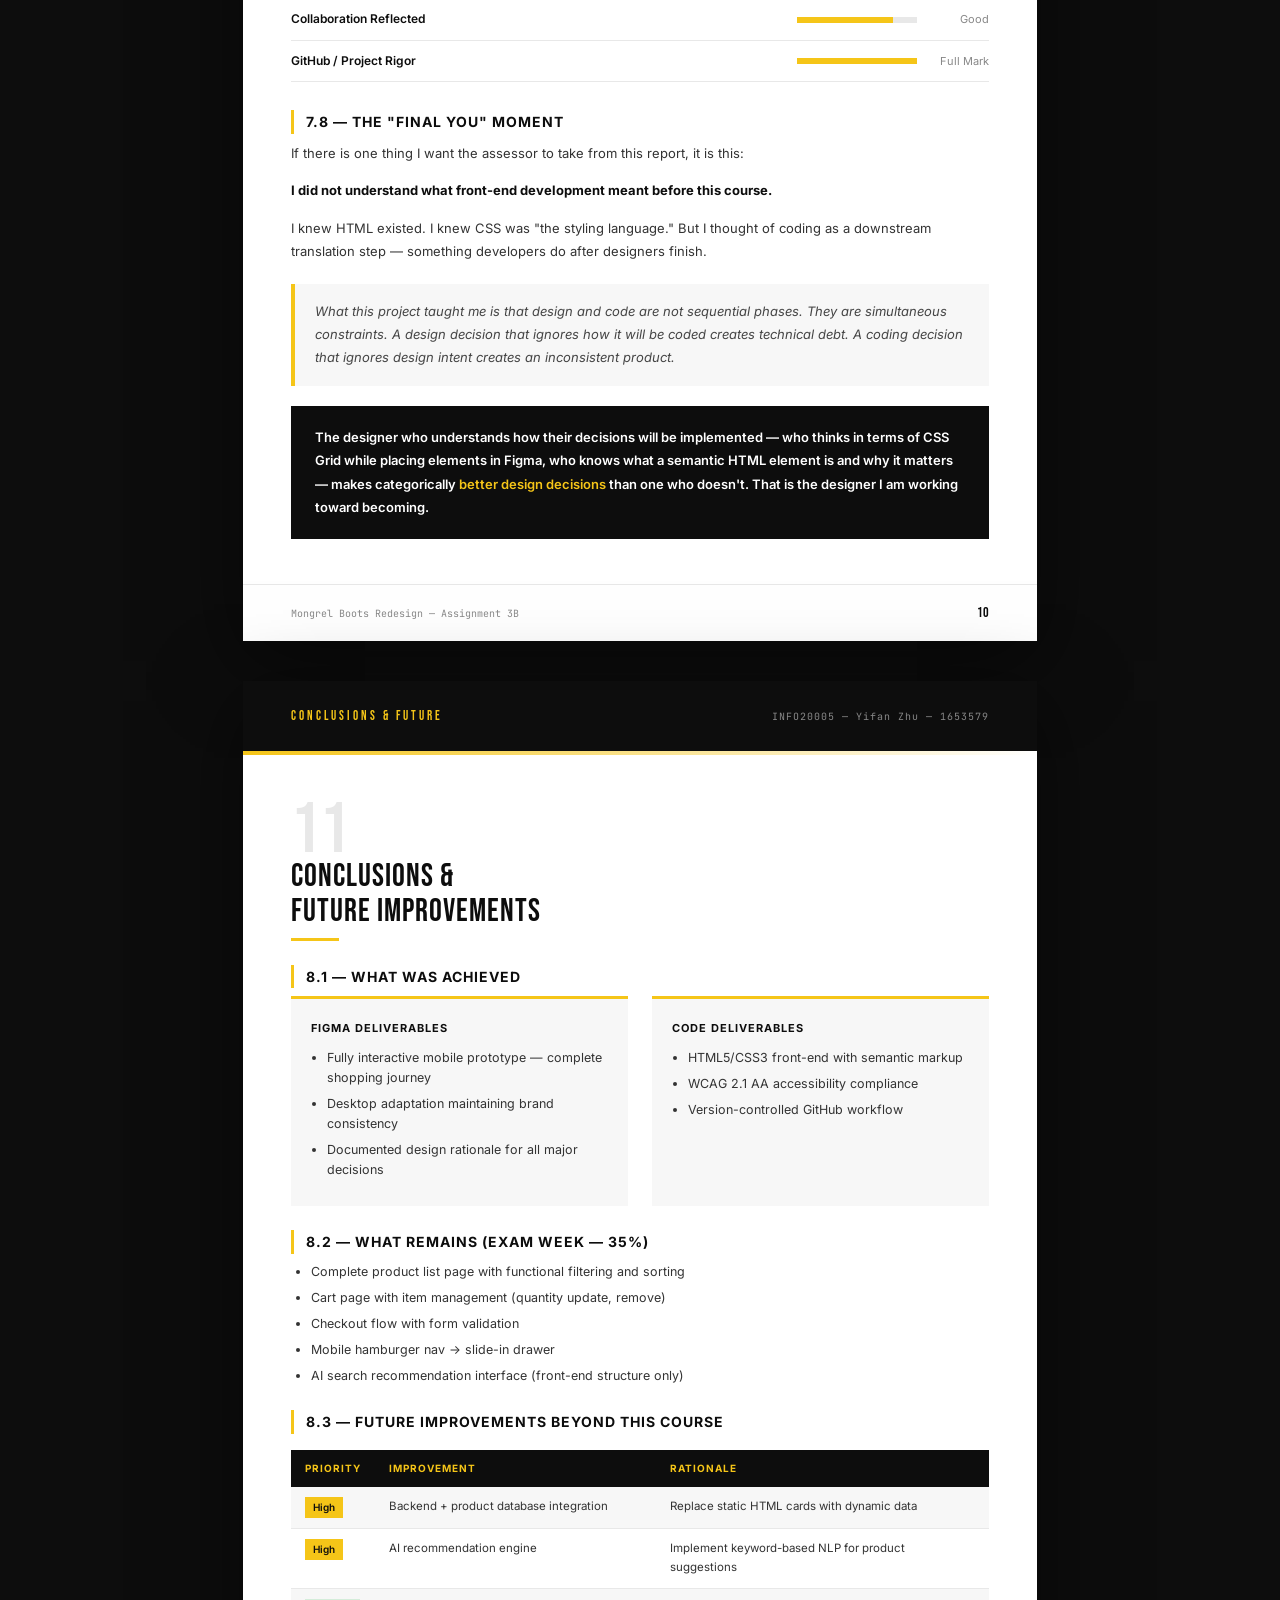
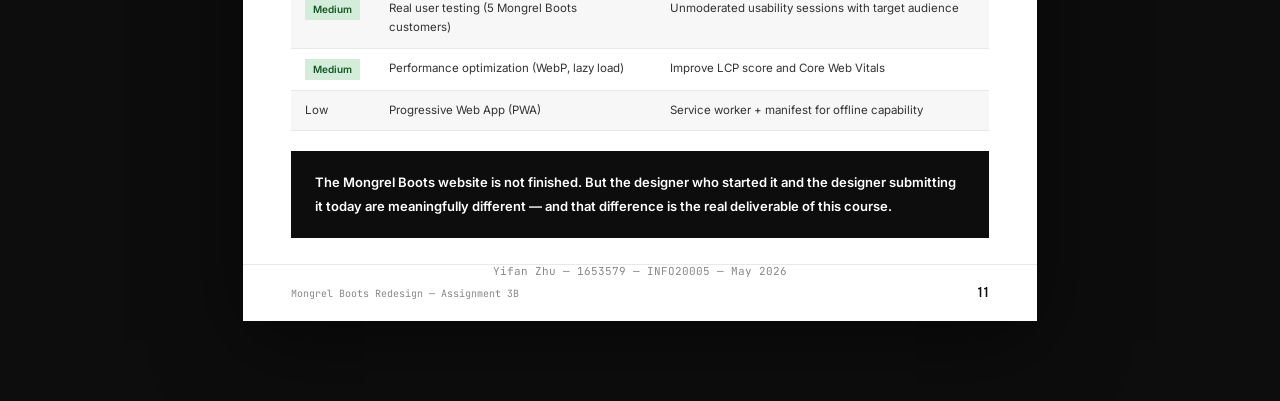
==== commit d7dae3e5: "docs: update to correct Figma prototype link (/proto/)" ====
--- a/report/index.html
+++ b/report/index.html
@@ -593,7 +593,7 @@
       </div>
       <div class="cover-meta-item">
         <label>Figma Prototype</label>
-        <a href="https://www.figma.com/design/6XcqXRrwiDd4DP1lnxQUWv/Mobile?node-id=0-1" target="_blank">figma.com/design/6XcqXRrwiDd4DP1lnxQUWv/Mobile</a>
+        <a href="https://www.figma.com/proto/6XcqXRrwiDd4DP1lnxQUWv/Mobile?node-id=0-1&t=AbVQiRV5shjApeZp-1" target="_blank">figma.com/proto/6XcqXRrwiDd4DP1lnxQUWv/Mobile</a>
       </div>
       <div class="cover-meta-item" style="grid-column: 1/-1;">
         <label>Live Site</label>
